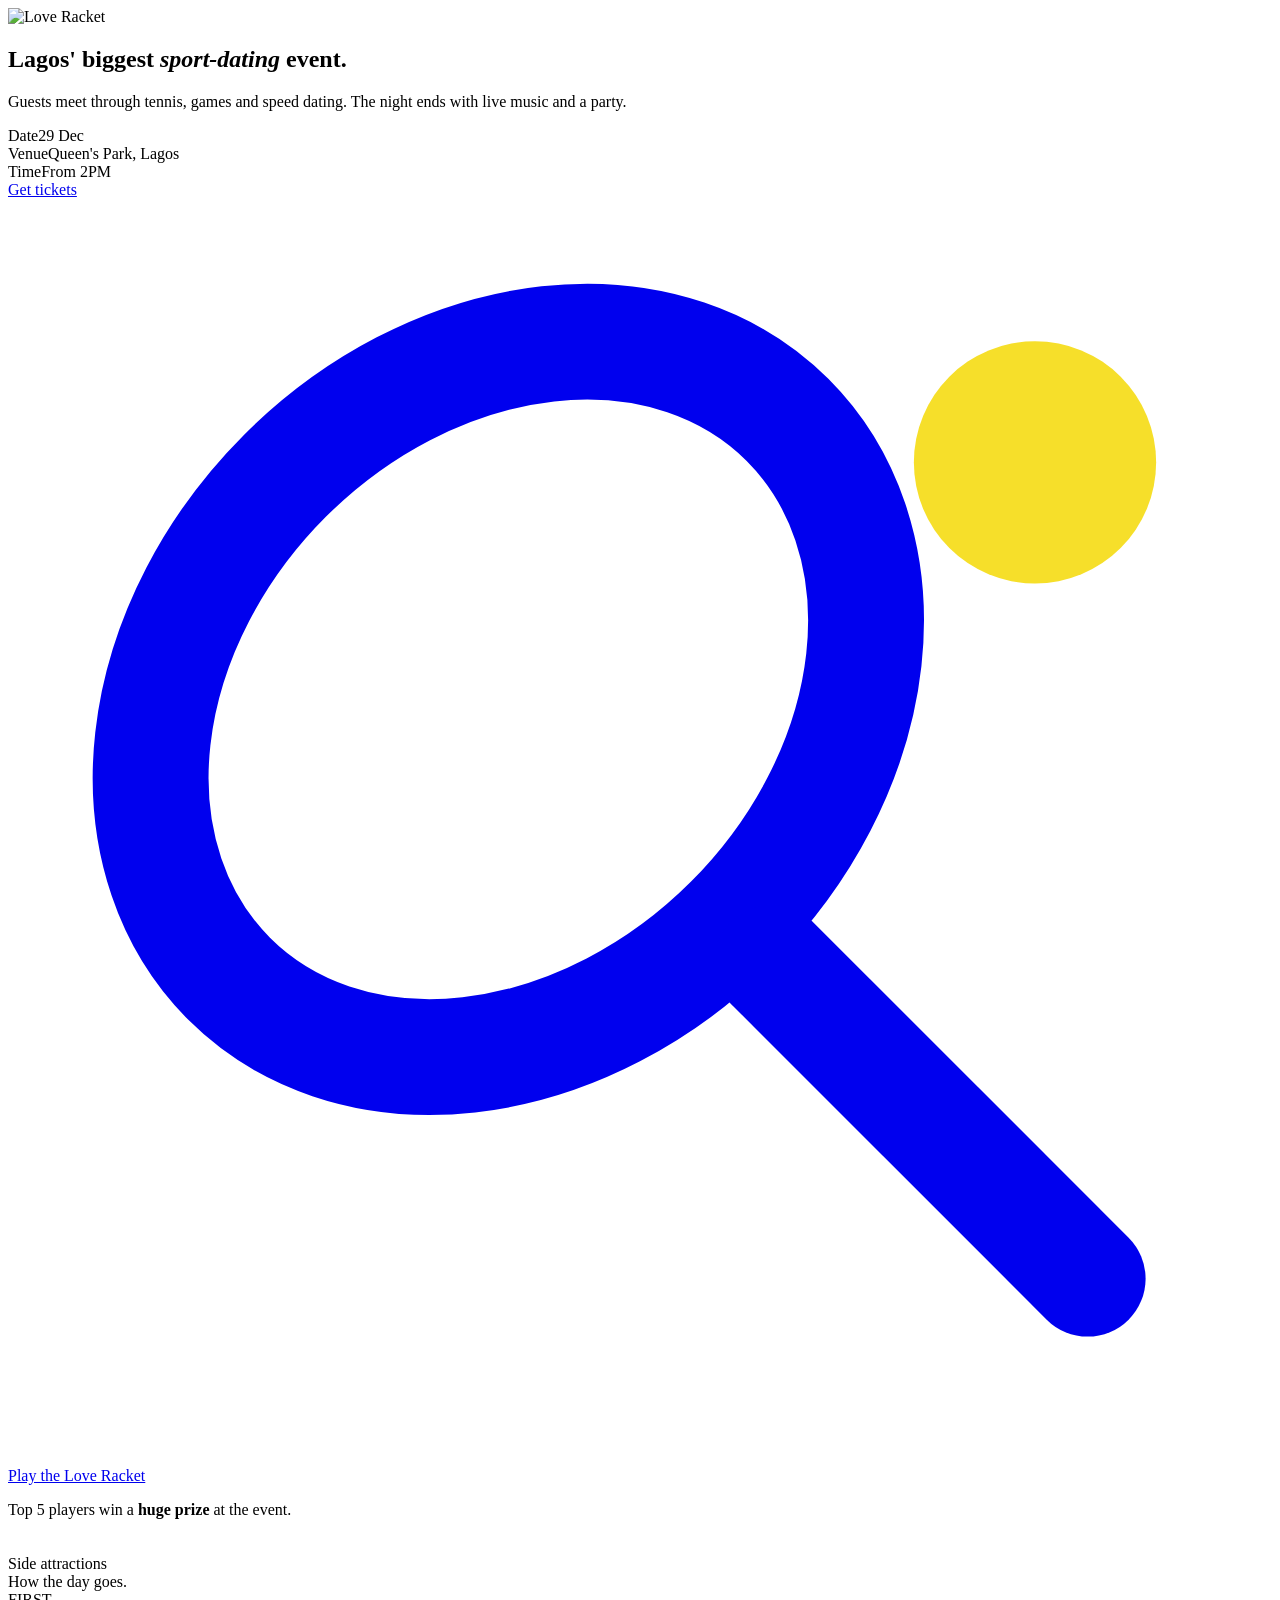
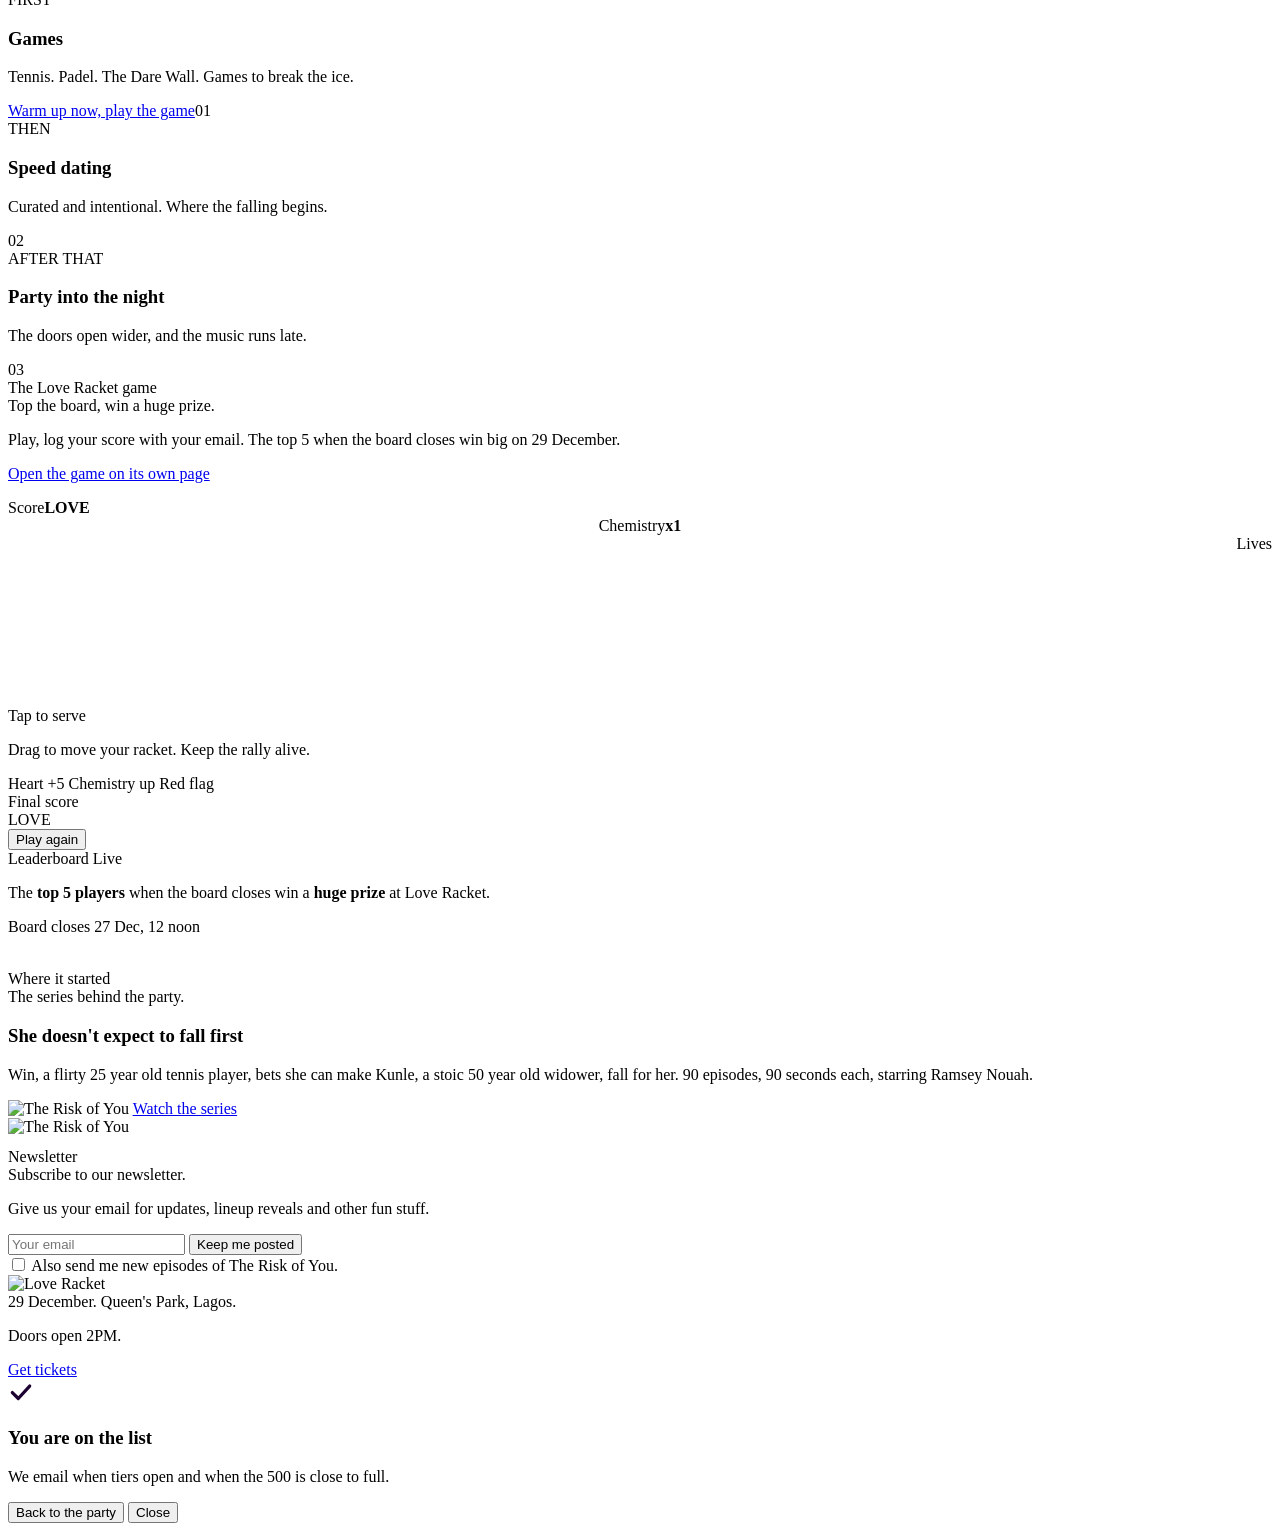
==== index.html @ 291d7df8 "Add files via upload" ====
<!DOCTYPE html>
<html lang="en">
<head>
<meta charset="utf-8">
<meta name="viewport" content="width=device-width,initial-scale=1,viewport-fit=cover">
<title>Love Racket | 29 December, Queen's Park Lagos</title>
<meta name="description" content="Lagos' biggest sport-dating event. Tennis, games and speed dating, then live music till 5AM. Play the Love Racket game, top 5 win a huge prize.">
<meta name="theme-color" content="#1C0131">
<link rel="canonical" href="https://loveracket.com/">
<meta property="og:type" content="website">
<meta property="og:url" content="https://loveracket.com/">
<meta property="og:title" content="Love Racket | 29 December, Queen's Park Lagos">
<meta property="og:description" content="Lagos' biggest sport-dating event. Play the game, top 5 win a huge prize at the event.">
<meta property="og:image" content="https://loveracket.com/assets/og.jpg">
<meta property="og:image:width" content="1200"><meta property="og:image:height" content="630">
<meta name="twitter:card" content="summary_large_image">
<link rel="icon" href="assets/favicon.png">
<link rel="preconnect" href="https://fonts.googleapis.com">
<link rel="preconnect" href="https://fonts.gstatic.com" crossorigin>
<link href="https://fonts.googleapis.com/css2?family=Fredoka:wght@500;600;700&display=swap" rel="stylesheet">
<link rel="stylesheet" href="css/lr.css">
<script>window.LR_BASE = '';</script>
<script src="js/config.js"></script>
</head>
<body>

<header class="nav" id="nav"></header>

<main id="home">

  <!-- PARTY HERO -->
  <section class="hero">
    <div class="deco" aria-hidden="true">
      <i class="ball" style="left:7%;top:18%"></i>
      <i class="ht" style="left:86%;top:14%;animation-delay:-2s"></i>
      <i class="ht" style="left:12%;top:72%;transform:scale(.7);animation-delay:-4s"></i>
      <i class="ball" style="left:88%;top:66%;animation-delay:-1s;width:16px;height:16px"></i>
      <i class="ht" style="left:80%;top:92%;animation-delay:-3s;width:14px;height:14px"></i>
    </div>
    <div class="wrap">
      <img class="logo" id="logoImg" alt="Love Racket" src="assets/logo.webp" width="440" height="242">
      <h1>Lagos' biggest <em>sport-dating</em> event.</h1>
      <p class="desc">Guests meet through tennis, games and speed dating. The night ends with live music and a party.</p>
      <div class="facts">
        <div><span class="k">Date</span><span class="v">29 Dec</span></div>
        <div><span class="k">Venue</span><span class="v">Queen's Park, Lagos</span></div>
        <div><span class="k">Time</span><span class="v">From 2PM</span></div>
      </div>
      <div class="ctas">
        <a class="btn y tix-link" href="#">Get tickets</a>
        <a class="btn pk" href="#play"><svg viewBox="0 0 24 24" fill="none" stroke="currentColor" stroke-width="2.2" stroke-linecap="round"><ellipse cx="9.5" cy="9.5" rx="6" ry="7.5" transform="rotate(45 9.5 9.5)"/><path d="M14.5 14.5 20.5 20.5"/><circle cx="19.5" cy="5" r="2.3" fill="#F6DF2A" stroke="none"/></svg>Play the Love Racket</a>
      </div>
      <p class="teaser">Top 5 players win a <b>huge prize</b> at the event.</p>
    </div>
  </section>

  <!-- THE DAY -->
  <section class="sec" id="attractions" style="padding-top:20px">
    <div class="wrap">
      <div class="st">Side attractions</div>
      <div class="sh">How the day goes.</div>
      <div class="day">
        <div class="card play"><div class="tm">FIRST</div><h3>Games</h3><p>Tennis. Padel. The Dare Wall. Games to break the ice.</p><a class="jump" href="#play">Warm up now, play the game</a><span class="big">01</span></div>
        <div class="card"><div class="tm">THEN</div><h3>Speed dating</h3><p>Curated and intentional. Where the falling begins.</p><span class="big">02</span></div>
        <div class="card"><div class="tm">AFTER THAT</div><h3>Party into the night</h3><p>The doors open wider, and the music runs late.</p><span class="big">03</span></div>
      </div>
    </div>
  </section>

  <!-- LINEUP: removed while the lineup is still private. The .acts and .act
       styles stay in lr.css, so pasting this block back is the only step. -->

  <!-- THE GAME -->
  <section class="sec playsec" id="play">
    <div class="wrap">
      <div class="pg">
        <div class="phead">
          <div class="st">The Love Racket game</div>
          <div class="sh">Top the board, <span style="color:var(--yellow)">win a huge prize.</span></div>
          <p class="sp">Play, log your score with your email. The top 5 when the board closes win big on 29 December.</p>
          <p class="sp" style="margin-top:10px"><a class="jump" href="play/index.html">Open the game on its own page</a></p>
        </div>

        <div class="game" aria-label="Love Racket game">
          <div class="hud">
            <div><span class="k">Score</span><b id="score">LOVE</b></div>
            <div style="text-align:center"><span class="k">Chemistry</span><b id="mult">x1</b></div>
            <div style="text-align:right"><span class="k">Lives</span><div class="lives" id="lives"></div></div>
          </div>
          <div class="stage" id="stage">
            <canvas id="cv"></canvas>
            <div class="ov" id="ovStart">
              <div class="go">Tap to serve</div>
              <p>Drag to move your racket. Keep the rally alive.</p>
              <div class="legend">
                <span><i class="dot" style="background:var(--pink)"></i>Heart +5</span>
                <span><i class="dot" style="background:var(--green)"></i>Chemistry up</span>
                <span><i class="dot" style="background:var(--red)"></i>Red flag</span>
              </div>
            </div>
            <div class="ov hidden" id="ovOver">
              <div class="k">Final score</div>
              <div id="oScore">LOVE</div>
              <div id="oBest"></div>
              <div id="oBody"></div>
              <button class="btn ghost" id="again" type="button">Play again</button>
            </div>
          </div>
          <div class="who" id="who"></div>
        </div>

        <div class="board" aria-label="Leaderboard">
          <div class="bh"><span class="t">Leaderboard <span id="total"></span></span><span class="live"><i></i>Live</span></div>
          <ol id="top"></ol>
          <div class="me hidden" id="meRow"></div>
          <p class="prize">The <b>top 5 players</b> when the board closes win a <b>huge prize</b> at Love Racket.</p>
          <div class="close"><span>Board closes 27 Dec, 12 noon</span><b id="cd"></b></div>
        </div>
      </div>
    </div>
  </section>

  <!-- THE RISK OF YOU -->
  <section class="sec" id="series" style="padding-top:34px">
    <div class="wrap">
      <div class="st">Where it started</div>
      <div class="sh">The series behind the party.</div>
      <div class="troy">
        <div class="t">
          <h3>She doesn't expect to fall first</h3>
          <p>Win, a flirty 25 year old tennis player, bets she can make Kunle, a stoic 50 year old widower, fall for her. 90 episodes, 90 seconds each, starring Ramsey Nouah.</p>
          <div class="sig">
            <img src="assets/troy-logo.png" alt="The Risk of You">
            <a class="btn troy-link" href="#">Watch the series</a>
          </div>
        </div>
        <div class="pic" data-slot="assets/troy-still.jpg"><img src="assets/troy-still.jpg" alt="The Risk of You"></div>
      </div>
    </div>
  </section>

  <!-- NEWSLETTER -->
  <section class="sec" style="padding-top:12px">
    <div class="wrap">
      <div class="news">
        <div class="st" style="color:var(--yellow)">Newsletter</div>
        <div class="sh">Subscribe to our newsletter.</div>
        <p class="sp">Give us your email for updates, lineup reveals and other fun stuff.</p>
        <form id="news" novalidate>
          <input type="text" name="company" tabindex="-1" autocomplete="off" aria-hidden="true" style="position:absolute;left:-9999px">
          <label for="nemail" style="position:absolute;left:-9999px">Email</label>
          <input type="email" id="nemail" name="email" placeholder="Your email" autocomplete="email" inputmode="email">
          <button class="btn" type="submit">Keep me posted</button>
        </form>
        <label class="chk" for="ncross">
          <input type="checkbox" id="ncross" name="cross">
          <span>Also send me new episodes of The Risk of You.</span>
        </label>
      </div>
    </div>
  </section>

  <!-- TICKETS -->
  <section class="tix" id="tickets">
    <div class="wrap">
      <img class="logo2 lg" alt="Love Racket">
      <div class="sh">29 December. Queen's Park, Lagos.</div>
      <p class="sp">Doors open 2PM.</p>
      <a class="btn y tix-link" href="#">Get tickets</a>
    </div>
  </section>

</main>

<footer id="foot"></footer>

<div class="layer" id="layer" role="dialog" aria-modal="true" aria-labelledby="layerT">
  <div class="box">
    <div class="ic" aria-hidden="true"><svg width="26" height="26" viewBox="0 0 24 24" fill="none" stroke="#1C0131" stroke-width="3" stroke-linecap="round" stroke-linejoin="round"><path d="M4 12.5 9.5 18 20 6.5"/></svg></div>
    <h3 id="layerT">You are on the list</h3>
    <p>We email when tiers open and when the 500 is close to full.</p>
    <button class="btn y" type="button">Back to the party</button>
    <button class="x" type="button">Close</button>
  </div>
</div>

<script src="js/partials.js"></script>
<script src="js/game.js"></script>
</body>
</html>
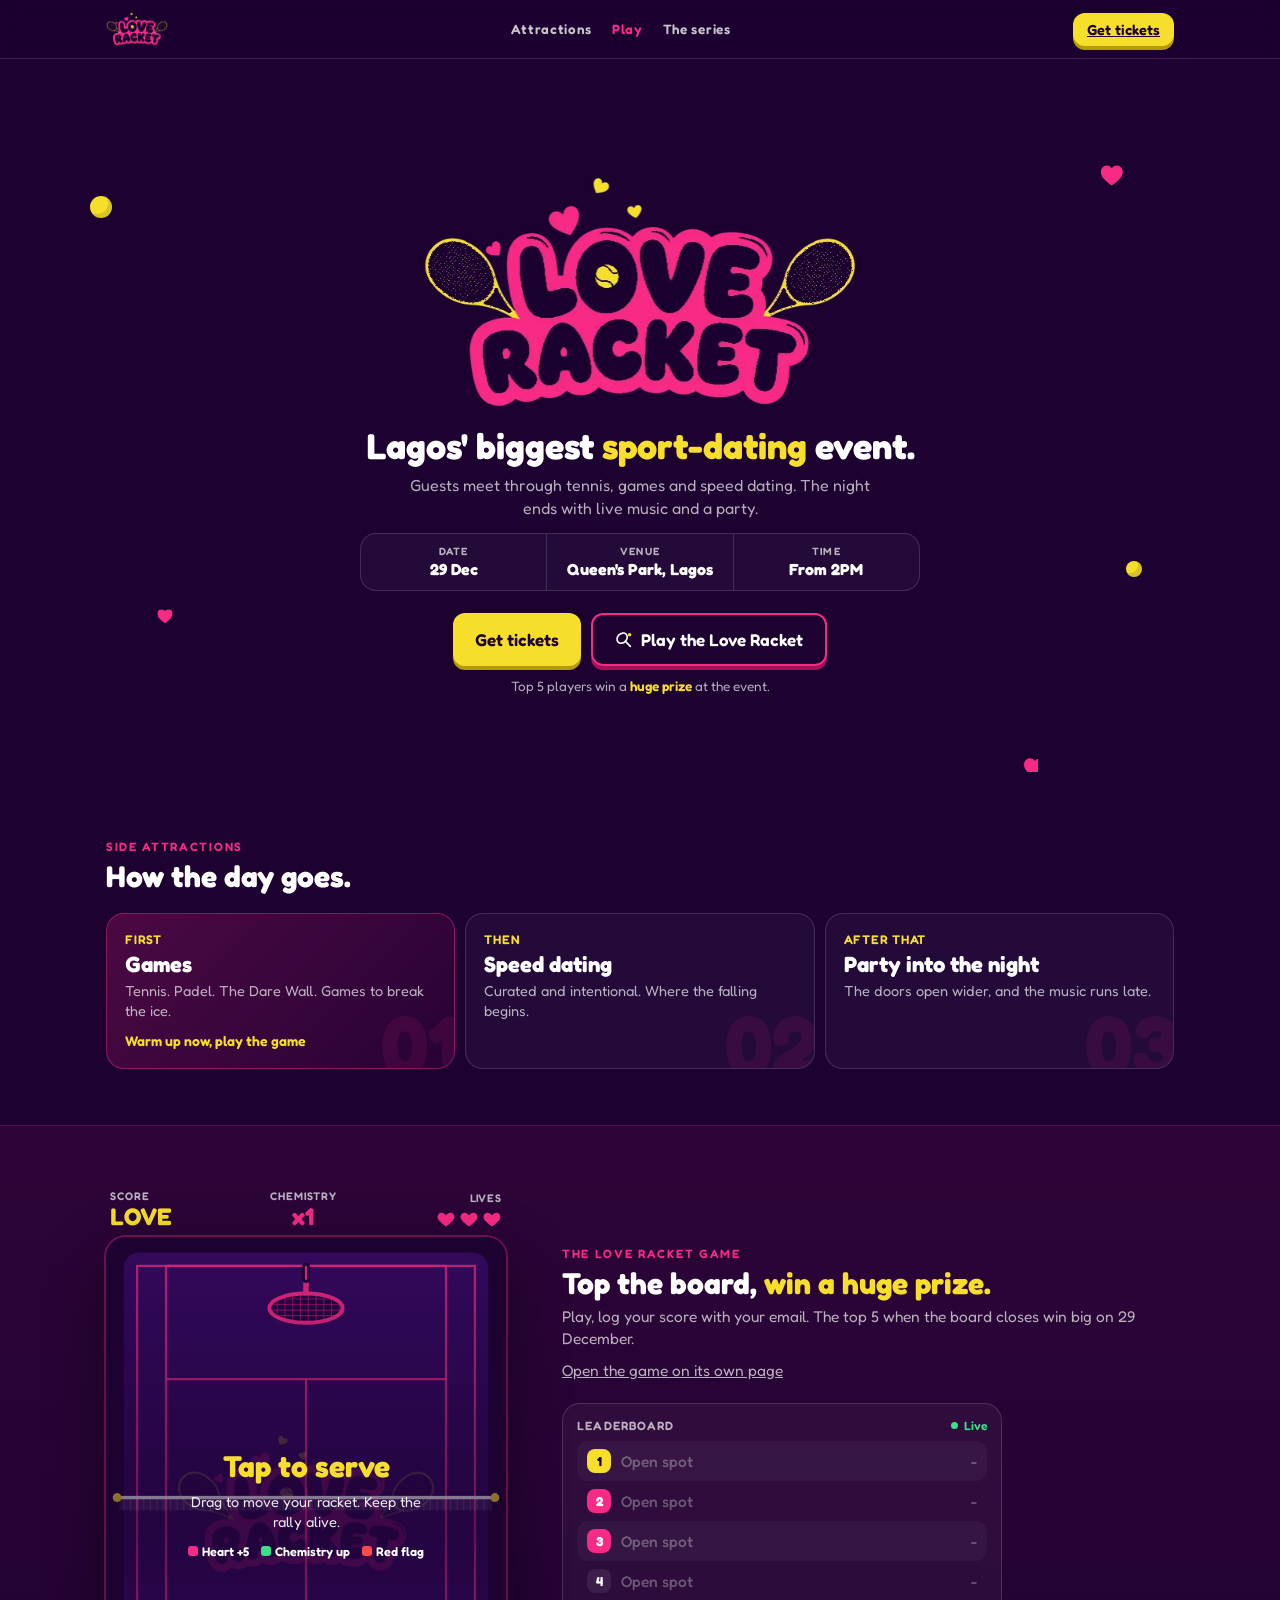
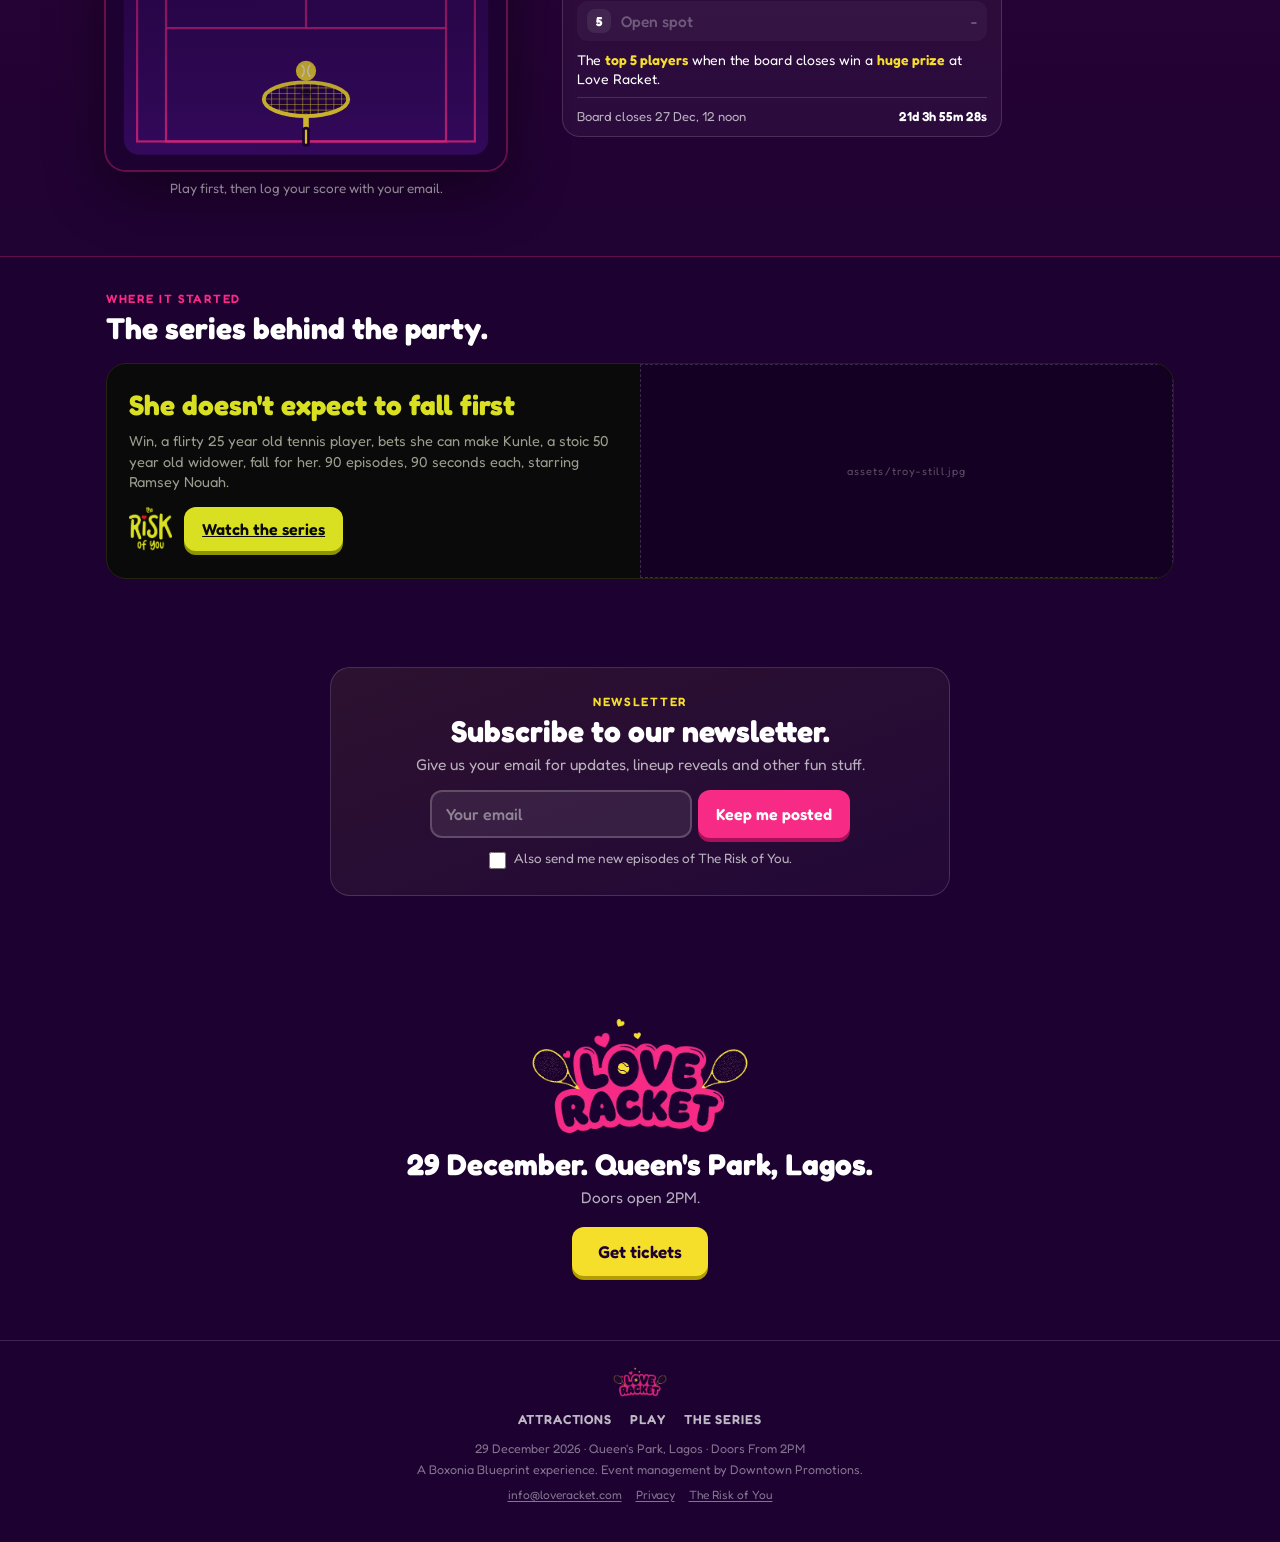
==== commit b9027d2f: "Update index.html" ====
--- a/index.html
+++ b/index.html
@@ -48,7 +48,7 @@
       </div>
       <div class="ctas">
         <a class="btn y tix-link" href="#">Get tickets</a>
-        <a class="btn pk" href="#play"><svg viewBox="0 0 24 24" fill="none" stroke="currentColor" stroke-width="2.2" stroke-linecap="round"><ellipse cx="9.5" cy="9.5" rx="6" ry="7.5" transform="rotate(45 9.5 9.5)"/><path d="M14.5 14.5 20.5 20.5"/><circle cx="19.5" cy="5" r="2.3" fill="#F6DF2A" stroke="none"/></svg>Play the Love Racket</a>
+        <a class="btn pk" href="#court"><svg viewBox="0 0 24 24" fill="none" stroke="currentColor" stroke-width="2.2" stroke-linecap="round"><ellipse cx="9.5" cy="9.5" rx="6" ry="7.5" transform="rotate(45 9.5 9.5)"/><path d="M14.5 14.5 20.5 20.5"/><circle cx="19.5" cy="5" r="2.3" fill="#F6DF2A" stroke="none"/></svg>Play the Love Racket</a>
       </div>
       <p class="teaser">Top 5 players win a <b>huge prize</b> at the event.</p>
     </div>
@@ -60,7 +60,7 @@
       <div class="st">Side attractions</div>
       <div class="sh">How the day goes.</div>
       <div class="day">
-        <div class="card play"><div class="tm">FIRST</div><h3>Games</h3><p>Tennis. Padel. The Dare Wall. Games to break the ice.</p><a class="jump" href="#play">Warm up now, play the game</a><span class="big">01</span></div>
+        <div class="card play"><div class="tm">FIRST</div><h3>Games</h3><p>Tennis. Padel. The Dare Wall. Games to break the ice.</p><a class="jump" href="#court">Warm up now, play the game</a><span class="big">01</span></div>
         <div class="card"><div class="tm">THEN</div><h3>Speed dating</h3><p>Curated and intentional. Where the falling begins.</p><span class="big">02</span></div>
         <div class="card"><div class="tm">AFTER THAT</div><h3>Party into the night</h3><p>The doors open wider, and the music runs late.</p><span class="big">03</span></div>
       </div>
@@ -81,7 +81,7 @@
           <p class="sp" style="margin-top:10px"><a class="jump" href="play/index.html">Open the game on its own page</a></p>
         </div>
 
-        <div class="game" aria-label="Love Racket game">
+        <div class="game" id="court" aria-label="Love Racket game">
           <div class="hud">
             <div><span class="k">Score</span><b id="score">LOVE</b></div>
             <div style="text-align:center"><span class="k">Chemistry</span><b id="mult">x1</b></div>
--- a/css/lr.css
+++ b/css/lr.css
@@ -0,0 +1,283 @@
+:root{--bg:#1C0131;--bg2:#2A0649;--pink:#F72A85;--pinkd:#A9105A;--yellow:#F6DF2A;--yellowd:#B39C00;--green:#3BE08B;--red:#FF4A4A;--muted:rgba(255,255,255,.68);--line:rgba(255,255,255,.14)}
+*{box-sizing:border-box;margin:0;padding:0}
+html,body{background:var(--bg);color:#fff;font-family:Fredoka,"Trebuchet MS",system-ui,sans-serif;-webkit-font-smoothing:antialiased}
+body{min-height:100vh;overflow-x:hidden;background:radial-gradient(900px 500px at 85% -10%,rgba(247,42,133,.22),transparent 60%),radial-gradient(700px 500px at -10% 110%,rgba(246,223,42,.08),transparent 60%),var(--bg)}
+a{color:inherit}
+.wrap{max-width:1060px;margin:0 auto;padding:18px 16px 36px}
+
+/* layout */
+html{scroll-behavior:smooth}
+.wrap{max-width:1100px;margin:0 auto;padding:0 16px}
+.nav{position:sticky;top:0;z-index:20;background:rgba(28,1,49,.82);backdrop-filter:blur(10px);-webkit-backdrop-filter:blur(10px);border-bottom:1px solid var(--line)}
+.nav .wrap{display:flex;align-items:center;justify-content:space-between;height:58px}
+.nav img{height:34px;width:auto;display:block}
+.nav .btn{padding:8px 14px;font-size:14.5px;box-shadow:0 3px 0 var(--yellowd)}
+.sec{padding:56px 0}
+.st{font-size:12px;font-weight:600;letter-spacing:.14em;text-transform:uppercase;color:var(--pink);margin-bottom:6px}
+.sh{font-size:clamp(22px,4.4vw,30px);font-weight:700;line-height:1.1}
+.sp{color:var(--muted);font-size:15.5px;line-height:1.4;margin-top:6px}
+
+/* party hero */
+.hero{position:relative;text-align:center;padding:44px 0 56px;overflow:hidden;min-height:min(86svh,760px);display:flex;align-items:center}
+.hero .wrap{position:relative;z-index:2;width:100%}
+.hero .logo{display:block;width:min(440px,80vw);height:auto;margin:0 auto 14px;animation:drop .9s cubic-bezier(.2,1.4,.4,1) both}
+@keyframes drop{from{transform:translateY(-20px) scale(.92);opacity:0}}
+h1{font-weight:700;font-size:clamp(22px,4.6vw,36px);line-height:1.12;max-width:640px;margin:0 auto}
+h1 em{font-style:normal;color:var(--yellow)}
+.desc{color:var(--muted);font-size:16px;line-height:1.4;margin:8px auto 0;max-width:480px}
+.tags{display:flex;flex-wrap:wrap;gap:6px;justify-content:center;margin-top:12px}
+.tag{font-size:12.5px;font-weight:600;padding:5px 10px;border-radius:99px;background:rgba(247,42,133,.14);border:1px solid rgba(247,42,133,.42);color:#ffd3e7;white-space:nowrap}
+.ctas{display:flex;gap:10px;justify-content:center;flex-wrap:wrap;margin-top:22px}
+.ctas .btn{font-size:17px;padding:14px 22px;text-decoration:none;display:inline-flex;align-items:center;gap:8px}
+.btn.pk{background:transparent;border:2px solid var(--pink);color:#fff;box-shadow:0 4px 0 var(--pinkd)}
+.btn.pk svg{width:18px;height:18px}
+.teaser{margin-top:12px;font-size:13.5px;color:var(--muted)}
+.teaser b{color:var(--yellow);font-weight:600}
+.deco{position:absolute;inset:0;z-index:1;pointer-events:none}
+.deco i{position:absolute;display:block;animation:float 6s ease-in-out infinite}
+.deco .ball{width:22px;height:22px;border-radius:50%;background:var(--yellow);box-shadow:inset -4px -4px 0 rgba(0,0,0,.12)}
+.deco .ht{width:22px;height:22px;background:var(--pink);clip-path:path("M11 20C4 15 0 11 0 6.5 0 3 2.6 0 6 0c2 0 3.6 1 5 2.8C12.4 1 14 0 16 0c3.4 0 6 3 6 6.5C22 11 18 15 11 20z")}
+@keyframes float{50%{transform:translateY(-14px) rotate(8deg)}}
+
+/* the day */
+.day{display:grid;gap:10px;margin-top:20px}
+@media(min-width:760px){.day{grid-template-columns:repeat(3,1fr)}}
+.card{border-radius:18px;padding:18px;background:rgba(255,255,255,.04);border:1px solid var(--line);position:relative;overflow:hidden}
+.card .tm{font-size:12.5px;font-weight:600;color:var(--yellow);letter-spacing:.06em}
+.card h3{font-size:22px;font-weight:700;margin:4px 0 4px}
+.card p{font-size:14.5px;color:var(--muted);line-height:1.4}
+.card .big{position:absolute;right:-6px;bottom:-18px;font-size:84px;font-weight:700;color:rgba(247,42,133,.1);line-height:1}
+.card.play{background:linear-gradient(135deg,rgba(247,42,133,.22),rgba(247,42,133,.05));border-color:rgba(247,42,133,.45)}
+.card .jump{margin-top:10px;background:none;border:0;color:var(--yellow);font:600 14px Fredoka,system-ui,sans-serif;cursor:pointer;padding:0;text-decoration:none;display:inline-block}
+
+/* lineup */
+.lineup{display:flex;flex-wrap:wrap;gap:8px 18px;margin-top:16px;align-items:baseline}
+.lineup span{font-size:clamp(24px,5vw,40px);font-weight:700;line-height:1.1}
+.lineup span:nth-child(3n+1){color:var(--yellow)}
+.lineup span:nth-child(3n+2){color:#fff}
+.lineup span:nth-child(3n){color:var(--pink)}
+.host{margin-top:12px;font-size:14.5px;color:var(--muted)}
+.host b{color:#fff;font-weight:600}
+
+/* play section */
+.playsec{position:relative;background:linear-gradient(180deg,rgba(247,42,133,.08),rgba(247,42,133,.02));border-top:1px solid rgba(247,42,133,.25);border-bottom:1px solid rgba(247,42,133,.25)}
+#play{scroll-margin-top:66px}
+.pg{display:grid;gap:18px;grid-template-areas:"head" "game" "board";margin-top:2px}
+.phead{grid-area:head;text-align:center}
+.game{grid-area:game;width:100%;max-width:400px;margin:0 auto}
+.board{grid-area:board;width:100%;max-width:400px;margin:0 auto}
+@media(min-width:900px){
+  .pg{grid-template-columns:400px 1fr;grid-template-areas:"game head" "game board";column-gap:56px;row-gap:22px;align-items:start}
+  .phead{text-align:left;align-self:end}
+  .board{margin:0;max-width:440px}
+}
+
+/* tickets */
+.tix{text-align:center;padding:64px 0}
+.tix .logo2{width:min(220px,55vw);height:auto;display:block;margin:0 auto 12px}
+.tix .btn{margin-top:18px;font-size:17px;padding:14px 26px;text-decoration:none;display:inline-block}
+
+/* buttons + inputs */
+.btn{font:600 16px Fredoka,system-ui,sans-serif;border:0;border-radius:12px;padding:12px 18px;cursor:pointer;background:var(--pink);color:#fff;box-shadow:0 4px 0 var(--pinkd);transition:transform .08s,box-shadow .08s;white-space:nowrap}
+.btn:active{transform:translateY(3px);box-shadow:0 1px 0 var(--pinkd)}
+.btn.y{background:var(--yellow);color:var(--bg);box-shadow:0 4px 0 var(--yellowd)}
+.btn.y:active{box-shadow:0 1px 0 var(--yellowd)}
+.btn.ghost{background:transparent;border:2px solid rgba(255,255,255,.28);box-shadow:none;padding:10px 16px}
+.btn[disabled]{opacity:.5;pointer-events:none}
+input{font:500 16px Fredoka,system-ui,sans-serif;color:#fff;background:rgba(255,255,255,.08);border:2px solid rgba(255,255,255,.2);border-radius:12px;padding:12px 14px;min-width:0;flex:1;outline:none}
+input::placeholder{color:rgba(255,255,255,.45)}
+input:focus{border-color:var(--yellow)}
+.row{display:flex;gap:6px;width:100%}
+
+/* game card */
+.hud{display:flex;justify-content:space-between;align-items:flex-end;padding:0 4px 8px}
+.hud .k{font-size:11px;font-weight:600;letter-spacing:.08em;text-transform:uppercase;color:var(--muted)}
+.hud b{display:block;font-size:24px;font-weight:700;line-height:1.05}
+#score{color:var(--yellow)}
+#mult{color:var(--pink)}
+.lives{display:flex;gap:3px;padding-top:3px}
+.lives svg{width:20px;height:20px;fill:var(--pink);transition:opacity .2s,transform .2s}
+.lives svg.off{opacity:.18;transform:scale(.8)}
+.stage{position:relative;width:100%;aspect-ratio:3/4;border-radius:20px;overflow:hidden;background:var(--bg2);box-shadow:0 0 0 2px rgba(247,42,133,.35),0 20px 60px rgba(0,0,0,.45);touch-action:none;user-select:none;-webkit-user-select:none}
+canvas{display:block;width:100%;height:100%}
+.ov{position:absolute;inset:0;display:flex;flex-direction:column;align-items:center;justify-content:center;text-align:center;padding:22px;transition:opacity .25s}
+.ov.hidden{opacity:0;pointer-events:none}
+#ovStart{background:linear-gradient(180deg,rgba(28,1,49,.1),rgba(28,1,49,.55) 55%,rgba(28,1,49,.1));cursor:pointer}
+#ovStart .go{font-size:30px;font-weight:700;color:var(--yellow);animation:pulse 1.4s ease-in-out infinite}
+#ovStart p{font-size:14.5px;color:#fff;max-width:250px;line-height:1.35;margin-top:8px;opacity:.9}
+#ovStart .legend{display:flex;gap:12px;justify-content:center;margin-top:12px;font-size:12.5px;font-weight:600}
+.legend span{display:flex;align-items:center;gap:4px}
+.dot{width:10px;height:10px;border-radius:3px;display:inline-block}
+@keyframes pulse{50%{transform:scale(1.06)}}
+#ovOver{background:rgba(28,1,49,.88);backdrop-filter:blur(4px);-webkit-backdrop-filter:blur(4px);touch-action:auto;overflow-y:auto;justify-content:center}
+#ovOver .k{font-size:11px;font-weight:600;letter-spacing:.1em;text-transform:uppercase;color:var(--muted)}
+#oScore{font-size:64px;font-weight:700;line-height:1;color:var(--yellow);margin:2px 0}
+#oBest{font-size:14px;color:var(--muted)}
+#oBody{width:100%;max-width:300px;margin:16px 0 14px;display:flex;flex-direction:column;gap:10px;align-items:center;font-size:15px;line-height:1.35}
+#oBody .hint{color:#fff}
+#oBody b{color:var(--yellow);font-weight:600}
+#oBody .err{color:#ffb3b3}
+#oBody .rank{font-size:20px;font-weight:700;color:#fff}
+#oBody .gap{color:var(--muted);font-size:14px}
+#oBody .pb{background:var(--yellow);color:var(--bg);font-weight:700;font-size:12px;letter-spacing:.08em;text-transform:uppercase;padding:4px 10px;border-radius:99px}
+.loader{display:flex;gap:8px;height:26px;align-items:flex-end}
+.loader i{width:12px;height:12px;border-radius:50%;background:var(--yellow);animation:bounce .7s ease-in-out infinite}
+.loader i:nth-child(2){animation-delay:.12s}.loader i:nth-child(3){animation-delay:.24s}
+@keyframes bounce{50%{transform:translateY(-12px)}}
+.who{display:block;font-size:13.5px;color:var(--muted);padding:10px 4px 0;min-height:30px;text-align:center}
+.who b{color:#fff;font-weight:600}
+.link{background:none;border:0;color:var(--pink);font:600 13.5px Fredoka,system-ui,sans-serif;cursor:pointer;text-decoration:underline;text-underline-offset:2px;padding:0}
+
+/* leaderboard */
+.board{background:rgba(255,255,255,.04);border:1px solid var(--line);border-radius:18px;padding:14px 14px 12px}
+.bh{display:flex;justify-content:space-between;align-items:center;margin-bottom:8px}
+.bh .t{font-size:12px;font-weight:600;letter-spacing:.1em;text-transform:uppercase;color:var(--muted)}
+.live{display:flex;align-items:center;gap:6px;font-size:12px;font-weight:600;color:var(--green)}
+.live i{width:7px;height:7px;border-radius:50%;background:var(--green);box-shadow:0 0 0 0 rgba(59,224,139,.6);animation:ping 1.6s infinite}
+@keyframes ping{70%{box-shadow:0 0 0 7px rgba(59,224,139,0)}100%{box-shadow:0 0 0 0 rgba(59,224,139,0)}}
+ol{list-style:none}
+ol li,.me{display:flex;align-items:center;gap:10px;padding:8px 10px;border-radius:11px;font-size:15.5px}
+ol li:nth-child(odd){background:rgba(255,255,255,.035)}
+.rk{width:24px;height:24px;flex:none;display:grid;place-items:center;border-radius:8px;font-size:13px;font-weight:700;background:rgba(255,255,255,.08)}
+ol li:nth-child(1) .rk{background:var(--yellow);color:var(--bg)}
+ol li:nth-child(2) .rk,ol li:nth-child(3) .rk{background:var(--pink)}
+.nm{flex:1;min-width:0;overflow:hidden;text-overflow:ellipsis;white-space:nowrap;font-weight:500}
+.sc{font-weight:700;color:var(--yellow)}
+li.empty .nm,li.empty .sc{color:rgba(255,255,255,.3);font-weight:500}
+li.mine,.me{outline:2px solid var(--pink);outline-offset:-2px}
+.me{margin-top:6px}
+.me.hidden{display:none}
+.prize{margin-top:10px;font-size:14px;line-height:1.35;color:#fff}
+.prize b{color:var(--yellow);font-weight:600}
+.close{display:flex;justify-content:space-between;gap:8px;margin-top:8px;padding-top:10px;border-top:1px solid var(--line);font-size:13px;color:var(--muted)}
+.close b{color:#fff;font-weight:600;font-variant-numeric:tabular-nums}
+
+footer{text-align:center;color:rgba(255,255,255,.45);font-size:12.5px;padding:22px 16px 34px;border-top:1px solid var(--line)}
+.demo{position:fixed;left:10px;bottom:10px;background:var(--yellow);color:var(--bg);font-size:12px;font-weight:600;padding:5px 10px;border-radius:99px;z-index:30;white-space:nowrap}
+/* ============ ADDITIONS ============ */
+/* safe-area gutters so the page clears a phone's system bars */
+.wrap{padding-left:max(16px,env(safe-area-inset-left,0px));padding-right:max(16px,env(safe-area-inset-right,0px))}
+.nav{top:env(safe-area-inset-top,0px)}
+body::before{content:"";position:fixed;inset:0 0 auto;height:env(safe-area-inset-top,0px);z-index:30;background:var(--bg)}
+
+/* hero facts, directly under the proof tags */
+.facts{display:flex;flex-wrap:wrap;justify-content:center;gap:0;margin-top:14px;border:1px solid var(--line);border-radius:16px;overflow:hidden;max-width:560px;margin-inline:auto;background:rgba(255,255,255,.04)}
+.facts{flex-wrap:nowrap}
+.facts div{flex:1 1 0;min-width:0;padding:11px 8px;text-align:center;border-right:1px solid var(--line)}
+.facts div:last-child{border-right:0}
+.facts .k{display:block;font-size:10.5px;font-weight:600;letter-spacing:.13em;text-transform:uppercase;color:var(--muted)}
+.facts .v{display:block;font-size:16px;font-weight:700;color:#fff;margin-top:3px;line-height:1.2}
+/* three across at every width, never stacked */
+@media(max-width:470px){
+  .facts div{padding:10px 6px}
+  .facts .k{font-size:9px;letter-spacing:.1em}
+  .facts .v{font-size:13.5px;line-height:1.18}
+}
+
+/* the two hero buttons stay side by side at every width too */
+.ctas{flex-wrap:nowrap;align-items:stretch}
+.ctas .btn{display:inline-flex;align-items:center;justify-content:center}
+@media(max-width:470px){
+  .ctas{gap:8px}
+  .ctas .btn{font-size:14px;padding:12px 13px;gap:6px}
+  .ctas .btn.pk svg{width:15px;height:15px}
+}
+
+/* lineup, 4:5 cards on a horizontal rail */
+.acts{display:flex;gap:10px;overflow-x:auto;scroll-snap-type:x proximity;margin-top:16px;padding-bottom:10px;
+  margin-inline:calc(max(16px,env(safe-area-inset-left,0px)) * -1) calc(max(16px,env(safe-area-inset-right,0px)) * -1);
+  padding-inline:max(16px,env(safe-area-inset-left,0px)) max(16px,env(safe-area-inset-right,0px));
+  scrollbar-width:thin;scrollbar-color:rgba(255,255,255,.2) transparent}
+.acts::-webkit-scrollbar{height:6px}
+.acts::-webkit-scrollbar-thumb{background:rgba(255,255,255,.2);border-radius:99px}
+.act{flex:0 0 164px;scroll-snap-align:start;border-radius:16px;overflow:hidden;background:var(--bg2);border:1px solid var(--line);position:relative}
+.act .ph{position:relative;aspect-ratio:4/5;background:linear-gradient(150deg,rgba(247,42,133,.4),rgba(246,223,42,.16));display:grid;place-items:center;overflow:hidden}
+.act .ph img{position:absolute;inset:0;width:100%;height:100%;object-fit:cover;display:block}
+.act .ini{font-size:46px;font-weight:700;color:rgba(255,255,255,.3);line-height:1}
+.act .cap{padding:10px 12px 12px}
+.act .nm{font-size:16px;font-weight:700;line-height:1.15}
+.act .rl{font-size:11.5px;font-weight:600;letter-spacing:.07em;text-transform:uppercase;color:var(--yellow);margin-top:3px}
+.act.host .rl{color:var(--green)}
+.railnote{font-size:12.5px;color:var(--muted);margin-top:2px}
+
+/* newsletter */
+.news{border:1px solid var(--line);border-radius:20px;padding:26px 20px;background:linear-gradient(160deg,rgba(246,223,42,.08),rgba(255,255,255,.03));text-align:center;max-width:620px;margin:20px auto 0}
+.news form{display:flex;gap:6px;margin-top:14px;max-width:420px;margin-inline:auto}
+.news .chk{display:flex;gap:8px;align-items:flex-start;justify-content:center;margin-top:12px;font-size:13.5px;color:var(--muted);text-align:left;max-width:360px;margin-inline:auto}
+.news .chk input{flex:none;width:17px;height:17px;min-width:0;accent-color:var(--pink);margin-top:2px;padding:0;border-radius:5px}
+
+/* Risk of You cross promo */
+.troy{background:#0A0A0A;border:1px solid #23230F;border-radius:20px;overflow:hidden;display:grid;grid-template-columns:1fr 1fr;margin-top:18px}
+.troy .t{padding:26px 22px;display:flex;flex-direction:column;gap:11px;align-items:flex-start;justify-content:center}
+.troy .t .sig{display:flex;align-items:center;gap:12px;flex-wrap:wrap;margin-top:3px}
+.troy .t .sig img{width:auto;height:auto;max-height:46px;max-width:120px;flex:none}
+.troy .t h3{font-size:clamp(21px,3.4vw,28px);font-weight:700;line-height:1.08;color:#D9E021}
+.troy .t p{font-size:14.5px;color:#9C9C8E;line-height:1.4}
+.troy .btn{background:#D9E021;color:#0A0A0A;box-shadow:0 4px 0 #8E9400}
+.troy .btn:active{box-shadow:0 1px 0 #8E9400}
+.troy{align-items:stretch}
+.troy .pic{position:relative;min-height:210px;background:#140023}
+.troy .pic img{position:absolute;inset:0;width:100%;height:100%;object-fit:cover;object-position:center 32%;display:block}
+@media(max-width:720px){.troy{grid-template-columns:1fr}.troy .pic{min-height:170px;order:-1}}
+
+/* event layer, replaces thank-you pages */
+.layer{position:fixed;inset:0;z-index:60;display:none;align-items:center;justify-content:center;padding:18px;
+  padding-top:max(18px,env(safe-area-inset-top,0px));padding-bottom:max(18px,env(safe-area-inset-bottom,0px));
+  background:rgba(12,0,22,.76);backdrop-filter:blur(6px);-webkit-backdrop-filter:blur(6px)}
+.layer.on{display:flex}
+.layer .box{background:var(--bg2);border:1px solid rgba(247,42,133,.4);border-radius:22px;padding:30px 24px 26px;max-width:380px;width:100%;text-align:center;
+  box-shadow:0 24px 70px rgba(0,0,0,.6);animation:pop .3s cubic-bezier(.2,1.3,.4,1) both;max-height:100%;overflow-y:auto}
+@keyframes pop{from{transform:translateY(14px) scale(.95);opacity:0}}
+.layer .ic{width:56px;height:56px;border-radius:50%;background:var(--yellow);display:grid;place-items:center;margin:0 auto 12px}
+.layer h3{font-size:23px;font-weight:700;line-height:1.14}
+.layer p{font-size:14.5px;color:var(--muted);line-height:1.4;margin-top:7px}
+.layer .btn{margin-top:16px}
+.layer .x{background:none;border:0;color:var(--muted);font:600 13.5px Fredoka,system-ui,sans-serif;cursor:pointer;margin-top:10px;display:block;width:100%;text-decoration:underline;text-underline-offset:2px}
+
+/* footer nav, same links as the top bar */
+footer{border-top:1px solid var(--line);padding:26px 16px 40px;
+  padding-bottom:max(40px,env(safe-area-inset-bottom,0px))}
+footer .fnav{display:flex;gap:18px;justify-content:center;flex-wrap:wrap;margin-bottom:14px}
+footer .fnav a{font-size:13px;font-weight:600;letter-spacing:.07em;text-transform:uppercase;color:rgba(255,255,255,.72);text-decoration:none}
+footer .fnav a:hover{color:var(--yellow)}
+footer .fl{display:flex;gap:14px;justify-content:center;flex-wrap:wrap;margin-top:10px;font-size:12px}
+footer .fl a{color:rgba(255,255,255,.45);text-decoration:underline;text-underline-offset:2px}
+footer .fl a:hover{color:#fff}
+footer .lgf{height:30px;width:auto;margin:0 auto 14px;display:block;opacity:.85}
+
+/* play page */
+.playpage .pg{margin-top:4px}
+.backlink{display:inline-flex;align-items:center;gap:6px;font-size:13.5px;font-weight:600;color:var(--muted);text-decoration:none;margin-bottom:10px}
+.backlink:hover{color:var(--yellow)}
+.rules{display:grid;gap:8px;margin-top:16px}
+.rules div{display:flex;gap:10px;align-items:flex-start;font-size:14.5px;color:var(--muted);line-height:1.4}
+.rules b{color:#fff;font-weight:600}
+.rules .d{width:12px;height:12px;border-radius:4px;flex:none;margin-top:4px}
+@media (prefers-reduced-motion:reduce){*{animation:none!important;transition:none!important}}
+
+/* nav links, the top bar now carries the same set as the footer */
+.navlinks{display:flex;gap:20px;align-items:center}
+.navlinks a{font-size:13.5px;font-weight:600;letter-spacing:.05em;color:rgba(255,255,255,.76);text-decoration:none;white-space:nowrap}
+.navlinks a:hover{color:var(--yellow)}
+.navlinks a.np{color:var(--pink)}
+.navlinks a.np:hover{color:var(--yellow)}
+@media(max-width:860px){.navlinks{display:none}}
+
+/* document pages: privacy, 404 */
+.doc{max-width:640px}
+.doc .upd{font-size:12.5px;color:var(--muted);margin-top:6px}
+.doc h3{font-family:Fredoka,system-ui,sans-serif;font-size:17px;font-weight:600;margin:24px 0 6px;color:#fff}
+.doc p{font-size:15px;line-height:1.62;color:var(--muted)}
+.doc a{color:var(--yellow)}
+.nf{text-align:center;padding:70px 0 90px}
+.nf .big{font-family:Fredoka,system-ui,sans-serif;font-size:clamp(56px,16vw,120px);font-weight:700;line-height:1;color:var(--yellow)}
+.nf .sh{margin-top:6px}
+.nf .ctas{margin-top:20px}
+
+/* image slot: shows its path until the file is dropped in, then fills itself */
+[data-slot]{position:relative;background:#140023}
+[data-slot]::after{content:attr(data-slot);position:absolute;inset:0;display:grid;place-items:center;
+  font-family:Fredoka,system-ui,sans-serif;font-size:11px;letter-spacing:.1em;color:rgba(255,255,255,.3);
+  border:1px dashed rgba(255,255,255,.16);border-radius:inherit;text-align:center;padding:12px;pointer-events:none}
+[data-slot]:has(img[src]){background:none}
+[data-slot]:has(img[src])::after{display:none}
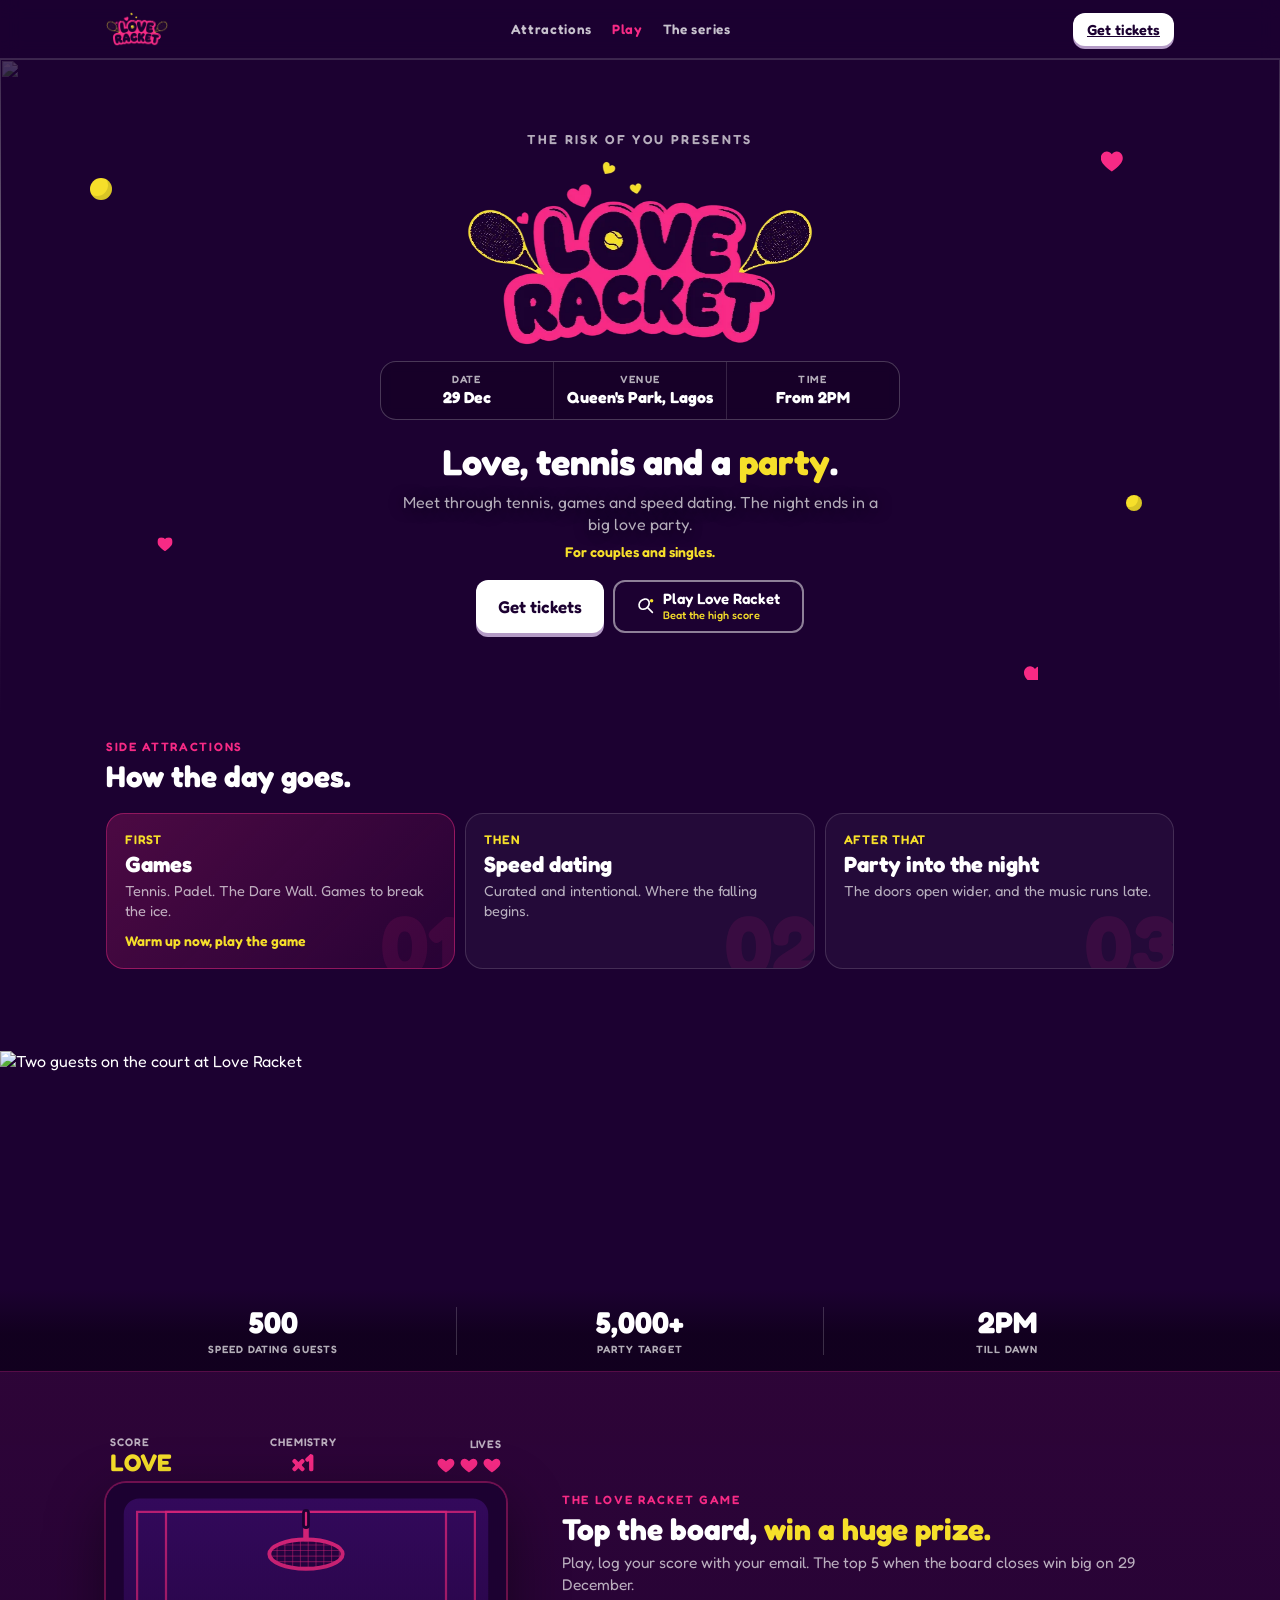
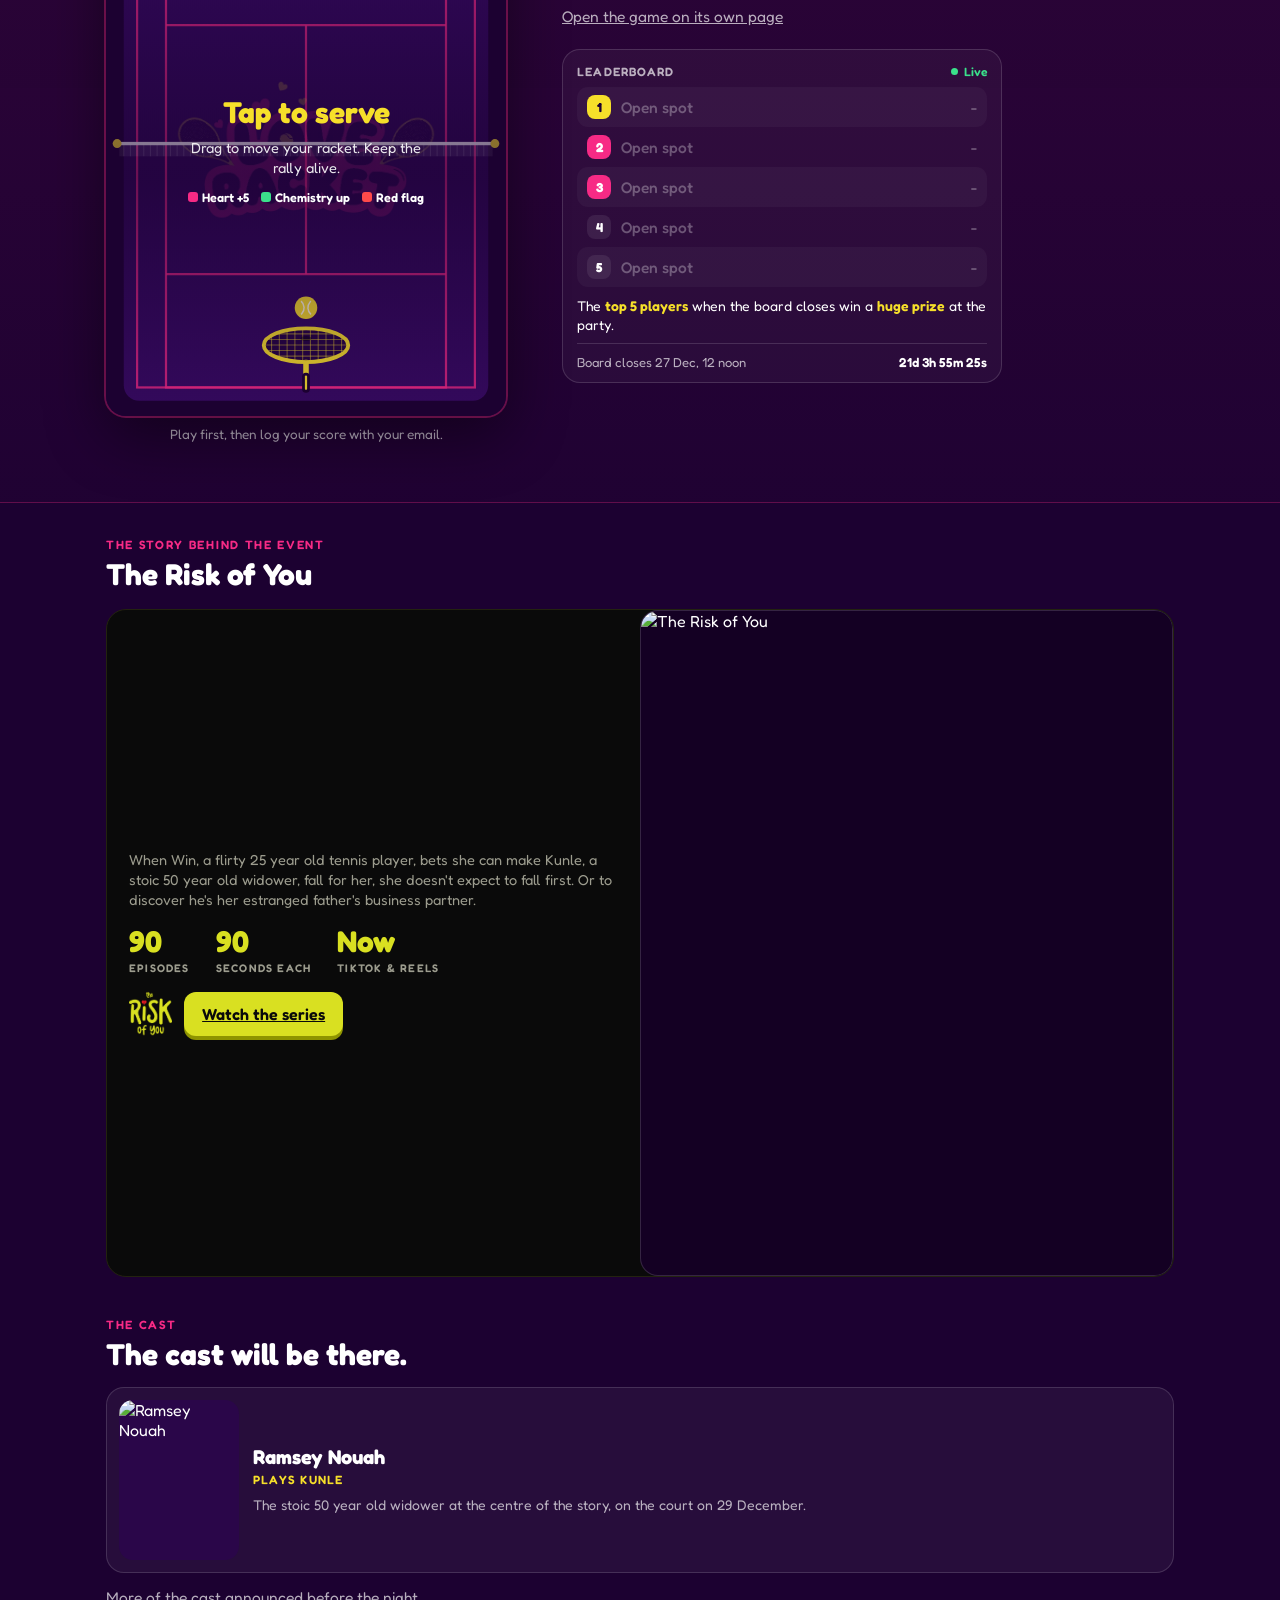
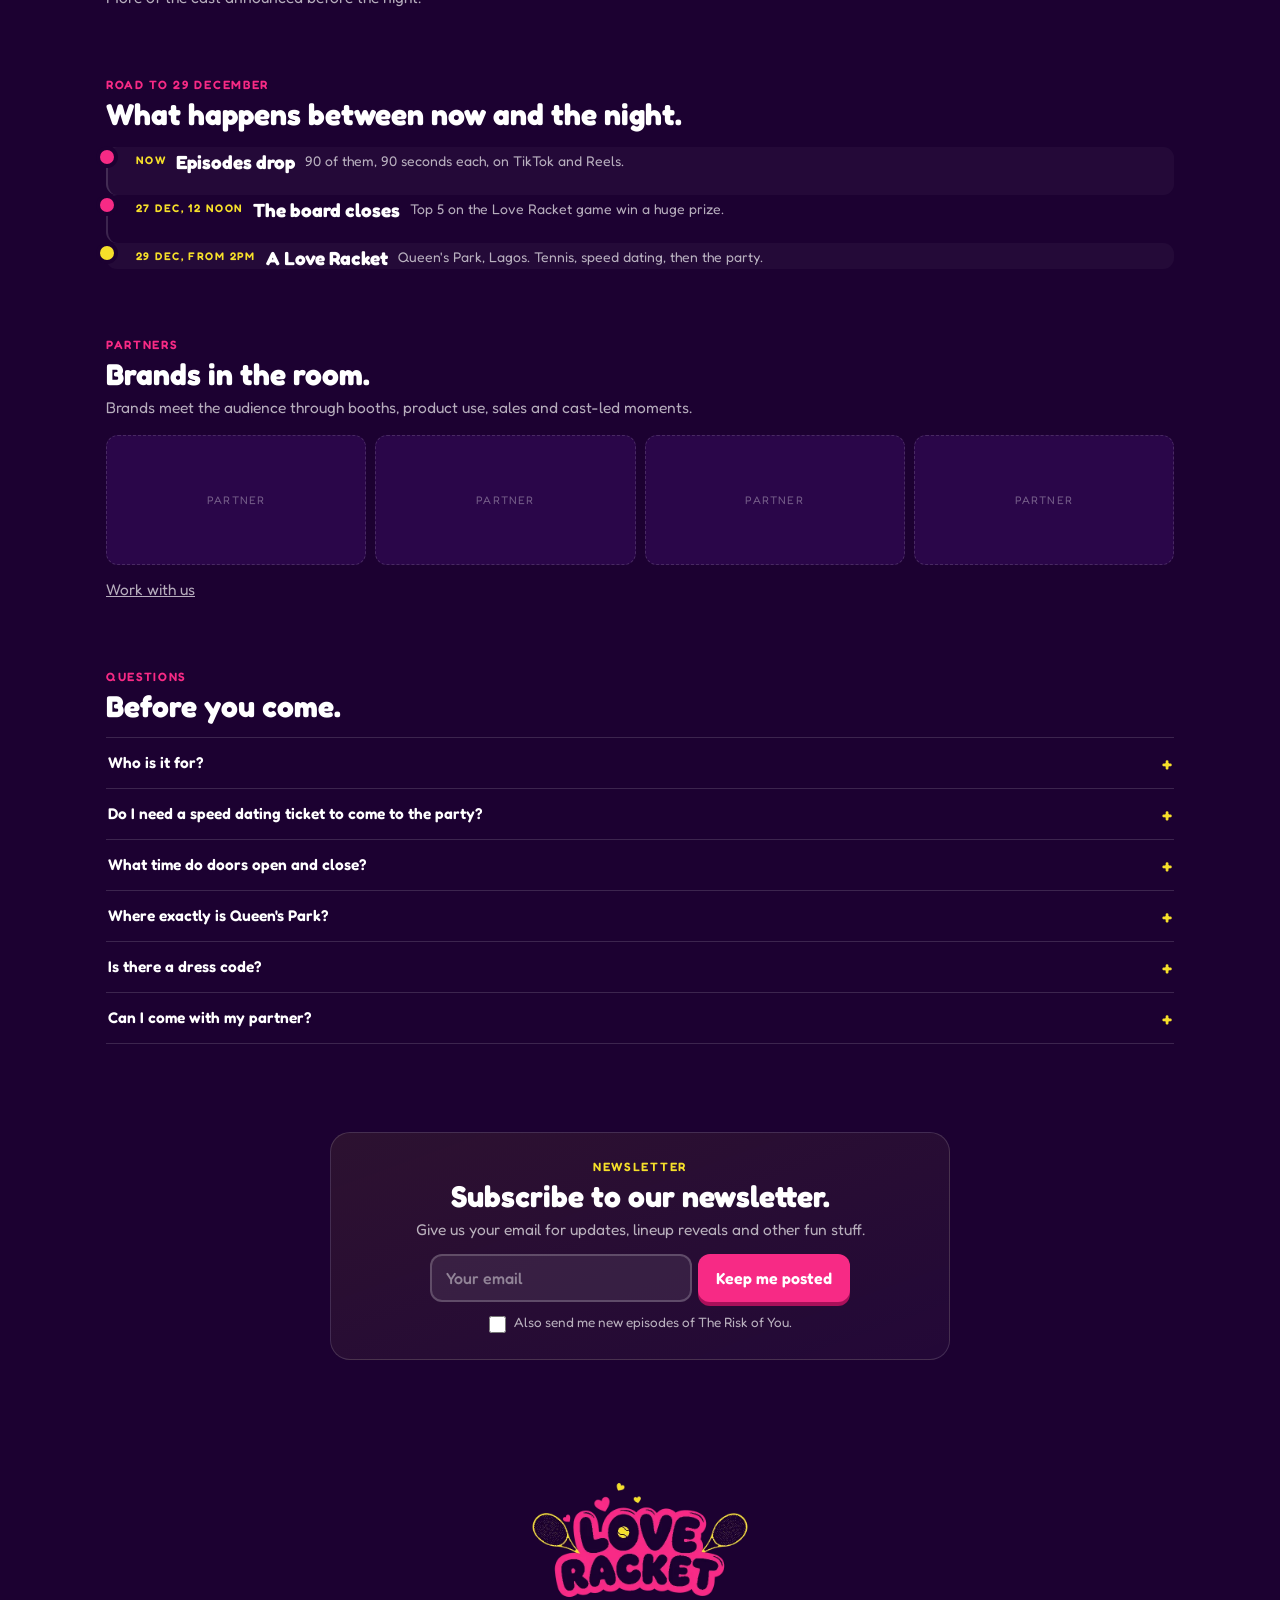
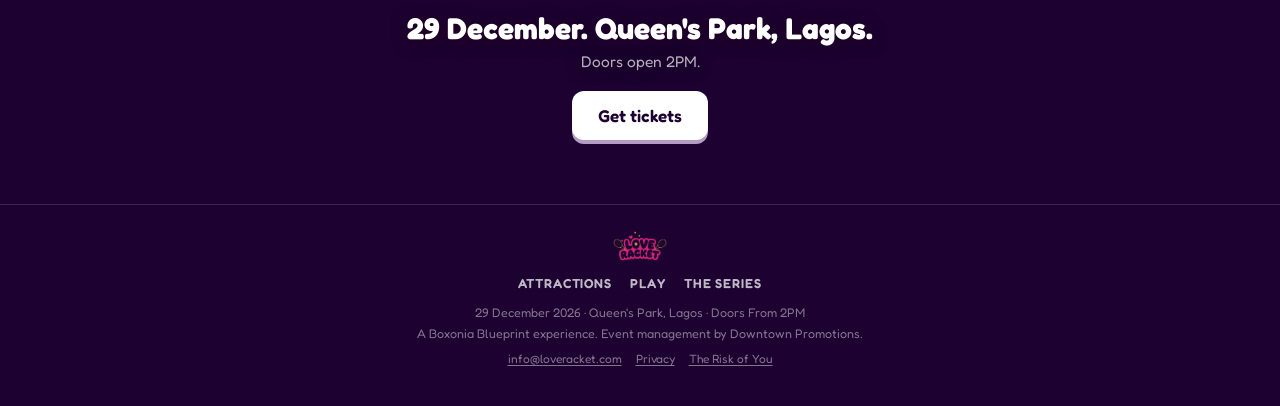
==== commit 755ae368: "Update index.html" ====
--- a/index.html
+++ b/index.html
@@ -10,7 +10,7 @@
 <meta property="og:type" content="website">
 <meta property="og:url" content="https://loveracket.com/">
 <meta property="og:title" content="Love Racket | 29 December, Queen's Park Lagos">
-<meta property="og:description" content="Lagos' biggest sport-dating event. Play the game, top 5 win a huge prize at the event.">
+<meta property="og:description" content="Lagos' biggest sport-dating event. Play the game, top 5 win a huge prize at the party.">
 <meta property="og:image" content="https://loveracket.com/assets/og.jpg">
 <meta property="og:image:width" content="1200"><meta property="og:image:height" content="630">
 <meta name="twitter:card" content="summary_large_image">
@@ -30,6 +30,7 @@
 
   <!-- PARTY HERO -->
   <section class="hero">
+    <div class="shot" aria-hidden="true"><img src="assets/hero-court.jpg" alt=""></div>
     <div class="deco" aria-hidden="true">
       <i class="ball" style="left:7%;top:18%"></i>
       <i class="ht" style="left:86%;top:14%;animation-delay:-2s"></i>
@@ -38,19 +39,20 @@
       <i class="ht" style="left:80%;top:92%;animation-delay:-3s;width:14px;height:14px"></i>
     </div>
     <div class="wrap">
+      <p class="presents">The Risk of You presents</p>
       <img class="logo" id="logoImg" alt="Love Racket" src="assets/logo.webp" width="440" height="242">
-      <h1>Lagos' biggest <em>sport-dating</em> event.</h1>
-      <p class="desc">Guests meet through tennis, games and speed dating. The night ends with live music and a party.</p>
       <div class="facts">
         <div><span class="k">Date</span><span class="v">29 Dec</span></div>
         <div><span class="k">Venue</span><span class="v">Queen's Park, Lagos</span></div>
         <div><span class="k">Time</span><span class="v">From 2PM</span></div>
       </div>
+      <h1>Love, tennis and a <em>party</em>.</h1>
+      <p class="desc">Meet through tennis, games and speed dating. The night ends in a big love party.</p>
+      <p class="forwho">For couples and singles.</p>
       <div class="ctas">
-        <a class="btn y tix-link" href="#">Get tickets</a>
-        <a class="btn pk" href="#court"><svg viewBox="0 0 24 24" fill="none" stroke="currentColor" stroke-width="2.2" stroke-linecap="round"><ellipse cx="9.5" cy="9.5" rx="6" ry="7.5" transform="rotate(45 9.5 9.5)"/><path d="M14.5 14.5 20.5 20.5"/><circle cx="19.5" cy="5" r="2.3" fill="#F6DF2A" stroke="none"/></svg>Play the Love Racket</a>
-      </div>
-      <p class="teaser">Top 5 players win a <b>huge prize</b> at the event.</p>
+        <a class="btn w tix-link" href="#">Get tickets</a>
+        <a class="btn o gamebtn" href="#court"><svg viewBox="0 0 24 24" fill="none" stroke="currentColor" stroke-width="2.2" stroke-linecap="round"><ellipse cx="9.5" cy="9.5" rx="6" ry="7.5" transform="rotate(45 9.5 9.5)"/><path d="M14.5 14.5 20.5 20.5"/><circle cx="19.5" cy="5" r="2.3" fill="#F6DF2A" stroke="none"/></svg><span><b>Play Love Racket</b><i>Beat the high score</i></span></a>
+      </div>
     </div>
   </section>
 
@@ -63,6 +65,18 @@
         <div class="card play"><div class="tm">FIRST</div><h3>Games</h3><p>Tennis. Padel. The Dare Wall. Games to break the ice.</p><a class="jump" href="#court">Warm up now, play the game</a><span class="big">01</span></div>
         <div class="card"><div class="tm">THEN</div><h3>Speed dating</h3><p>Curated and intentional. Where the falling begins.</p><span class="big">02</span></div>
         <div class="card"><div class="tm">AFTER THAT</div><h3>Party into the night</h3><p>The doors open wider, and the music runs late.</p><span class="big">03</span></div>
+      </div>
+    </div>
+  </section>
+
+  <!-- SCALE BAND -->
+  <section class="band">
+    <img src="assets/court-band.jpg" alt="Two guests on the court at Love Racket">
+    <div class="bt">
+      <div class="nums2">
+        <div><b>500</b><span>speed dating guests</span></div>
+        <div><b>5,000+</b><span>party target</span></div>
+        <div><b>2PM</b><span>till dawn</span></div>
       </div>
     </div>
   </section>
@@ -113,7 +127,7 @@
           <div class="bh"><span class="t">Leaderboard <span id="total"></span></span><span class="live"><i></i>Live</span></div>
           <ol id="top"></ol>
           <div class="me hidden" id="meRow"></div>
-          <p class="prize">The <b>top 5 players</b> when the board closes win a <b>huge prize</b> at Love Racket.</p>
+          <p class="prize">The <b>top 5 players</b> when the board closes win a <b>huge prize</b> at the party.</p>
           <div class="close"><span>Board closes 27 Dec, 12 noon</span><b id="cd"></b></div>
         </div>
       </div>
@@ -123,18 +137,100 @@
   <!-- THE RISK OF YOU -->
   <section class="sec" id="series" style="padding-top:34px">
     <div class="wrap">
-      <div class="st">Where it started</div>
-      <div class="sh">The series behind the party.</div>
+      <div class="st">The story behind the event</div>
+      <div class="sh">The Risk of You</div>
       <div class="troy">
         <div class="t">
-          <h3>She doesn't expect to fall first</h3>
-          <p>Win, a flirty 25 year old tennis player, bets she can make Kunle, a stoic 50 year old widower, fall for her. 90 episodes, 90 seconds each, starring Ramsey Nouah.</p>
+          <p>When Win, a flirty 25 year old tennis player, bets she can make Kunle, a stoic 50 year old widower, fall for her, she doesn't expect to fall first. Or to discover he's her estranged father's business partner.</p>
+          <div class="nums">
+            <div><b>90</b><span>episodes</span></div>
+            <div><b>90</b><span>seconds each</span></div>
+            <div><b>Now</b><span>TikTok &amp; Reels</span></div>
+          </div>
           <div class="sig">
             <img src="assets/troy-logo.png" alt="The Risk of You">
             <a class="btn troy-link" href="#">Watch the series</a>
           </div>
         </div>
-        <div class="pic" data-slot="assets/troy-still.jpg"><img src="assets/troy-still.jpg" alt="The Risk of You"></div>
+        <div class="pic"><img src="assets/troy-still.jpg" alt="The Risk of You"></div>
+      </div>
+
+      <!-- CAST -->
+      <div class="st" style="margin-top:40px">The cast</div>
+      <div class="sh">The cast will be there.</div>
+
+      <div class="lead">
+        <div class="ph"><img src="assets/ramsey.jpg" alt="Ramsey Nouah"></div>
+        <div class="lt">
+          <div class="nm">Ramsey Nouah</div>
+          <div class="rl">Plays Kunle</div>
+          <p>The stoic 50 year old widower at the centre of the story, on the court on 29 December.</p>
+        </div>
+      </div>
+
+      <p class="sp" style="margin-top:14px">More of the cast announced before the night.</p>
+    </div>
+  </section>
+
+  <!-- ====================================================================
+       LINEUP. Commented out because you said the lineup is still private.
+       The photos are already in assets/. To publish it, delete this
+       opening comment line and the closing one at the bottom of the block.
+       ==================================================================
+
+  <!~~ LINEUP. HOLD: stays commented out until Femi says the lineup is public. ~~>
+  <section class="sec" id="lineup" style="padding-top:28px">
+    <div class="wrap">
+      <div class="st">Live on the night</div>
+      <div class="sh">Lineup and appearances.</div>
+      <p class="sp">Live music, DJ sets and experiential activities across the day and night.</p>
+      <div class="cast" style="margin-top:18px">
+        <div class="mem"><div class="ph"><img src="assets/cast-chike.jpg" alt="Chike"></div><div class="nm">Chike</div><div class="rl">Live performance</div></div>
+        <div class="mem"><div class="ph"><img src="assets/cast-oxlade.jpg" alt="Oxlade"></div><div class="nm">Oxlade</div><div class="rl">Live performance</div></div>
+        <div class="mem"><div class="ph"><img src="assets/cast-lax.jpg" alt="L.A.X"></div><div class="nm">L.A.X</div><div class="rl">Live performance</div></div>
+        <div class="mem"><div class="ph"><img src="assets/cast-osas.jpg" alt="Osas Virtuosi"></div><div class="nm">Osas Virtuosi</div><div class="rl">Speed dating host</div></div>
+      </div>
+    </div>
+  </section>
+
+  -->
+
+  <!-- ROAD TO -->
+  <section class="sec" id="road" style="padding-top:12px">
+    <div class="wrap">
+      <div class="st">Road to 29 December</div>
+      <div class="sh">What happens between now and the night.</div>
+      <ol class="road">
+        <li><span class="when">Now</span><b>Episodes drop</b><i>90 of them, 90 seconds each, on TikTok and Reels.</i></li>
+        <li><span class="when">27 Dec, 12 noon</span><b>The board closes</b><i>Top 5 on the Love Racket game win a huge prize.</i></li>
+        <li class="last"><span class="when">29 Dec, from 2PM</span><b>A Love Racket</b><i>Queen's Park, Lagos. Tennis, speed dating, then the party.</i></li>
+      </ol>
+    </div>
+  </section>
+
+  <!-- PARTNERS -->
+  <section class="sec" id="partners" style="padding-top:12px">
+    <div class="wrap">
+      <div class="st">Partners</div>
+      <div class="sh">Brands in the room.</div>
+      <p class="sp">Brands meet the audience through booths, product use, sales and cast-led moments.</p>
+      <div class="plogos"><span>Partner</span><span>Partner</span><span>Partner</span><span>Partner</span></div>
+      <p class="sp" style="margin-top:14px"><a class="jump" href="mailto:info@loveracket.com">Work with us</a></p>
+    </div>
+  </section>
+
+  <!-- FAQ -->
+  <section class="sec" id="faq" style="padding-top:12px">
+    <div class="wrap">
+      <div class="st">Questions</div>
+      <div class="sh">Before you come.</div>
+      <div class="faq">
+        <details><summary>Who is it for?</summary><p>Answer needed.</p></details>
+        <details><summary>Do I need a speed dating ticket to come to the party?</summary><p>Answer needed.</p></details>
+        <details><summary>What time do doors open and close?</summary><p>Answer needed.</p></details>
+        <details><summary>Where exactly is Queen's Park?</summary><p>Answer needed.</p></details>
+        <details><summary>Is there a dress code?</summary><p>Answer needed.</p></details>
+        <details><summary>Can I come with my partner?</summary><p>Answer needed.</p></details>
       </div>
     </div>
   </section>
@@ -161,12 +257,12 @@
   </section>
 
   <!-- TICKETS -->
-  <section class="tix" id="tickets">
+  <section class="tix feltbg" id="tickets">
     <div class="wrap">
       <img class="logo2 lg" alt="Love Racket">
       <div class="sh">29 December. Queen's Park, Lagos.</div>
       <p class="sp">Doors open 2PM.</p>
-      <a class="btn y tix-link" href="#">Get tickets</a>
+      <a class="btn w tix-link" href="#">Get tickets</a>
     </div>
   </section>
 
--- a/css/lr.css
+++ b/css/lr.css
@@ -281,3 +281,139 @@
   border:1px dashed rgba(255,255,255,.16);border-radius:inherit;text-align:center;padding:12px;pointer-events:none}
 [data-slot]:has(img[src]){background:none}
 [data-slot]:has(img[src])::after{display:none}
+
+/* ── One screenful of game on a phone ──────────────────────────────────
+   Tapping Play scrolls to the game card rather than the heading above it, so
+   the HUD lands under the nav and the court runs down to just short of the
+   bottom edge.
+
+   The four numbers below are the only tuning knobs, and js/config.js can
+   override every one of them at runtime through LR_CONFIG.COURT. Nothing in
+   here needs editing to change the fit.
+
+   The court is locked to 3:4 because the game draws in a fixed 360x480 space
+   and scales by width: a taller box would leave the play area floating in the
+   top portion, and a different play area would make phone scores incomparable
+   with desktop ones on the same leaderboard. Height therefore comes from
+   width, and the only way to fill more screen is to let it go wider.
+
+   svh rather than vh so the browser's own bars are already accounted for and
+   the court never ends up behind them. The vh line is the fallback. */
+:root {
+  --court-side: 8px;    /* how close the court gets to each screen edge */
+  --court-gap:  18px;   /* breathing room under the court */
+  --court-nav:  54px;   /* the sticky nav's height */
+  --court-hud:  52px;   /* the score / chemistry / lives row */
+}
+@media (max-width: 760px) {
+  .game {
+    max-width: none;
+    scroll-margin-top: calc(var(--court-nav) + env(safe-area-inset-top, 0px));
+    margin-inline: calc(max(16px, env(safe-area-inset-left, 0px)) * -1 + var(--court-side))
+                   calc(max(16px, env(safe-area-inset-right, 0px)) * -1 + var(--court-side));
+  }
+  .stage {
+    width: auto;
+    margin-inline: auto;
+    height: min(
+      calc((100vw - (var(--court-side) * 2)) * 4 / 3),
+      calc(100vh - var(--court-nav) - var(--court-hud) - var(--court-gap) - env(safe-area-inset-bottom, 0px))
+    );
+    height: min(
+      calc((100vw - (var(--court-side) * 2)) * 4 / 3),
+      calc(100svh - var(--court-nav) - var(--court-hud) - var(--court-gap) - env(safe-area-inset-bottom, 0px))
+    );
+  }
+  .hud { padding-inline: calc(var(--court-side) + 4px) }
+}
+
+/* ═══ new sections: presents / for who / numbers / cast / road / partners / faq ═══ */
+.presents{font-size:13px;font-weight:600;letter-spacing:.18em;text-transform:uppercase;color:var(--muted);margin-bottom:10px}
+.forwho{font-size:14px;color:var(--yellow);font-weight:600;margin-top:7px}
+.nums{display:flex;gap:26px;flex-wrap:wrap;margin:4px 0 2px}
+.nums b{display:block;font-size:30px;font-weight:700;line-height:1;color:#D9E021}
+.nums span{display:block;font-size:11px;font-weight:600;letter-spacing:.11em;text-transform:uppercase;color:#9C9C8E;margin-top:5px}
+.cast{display:grid;grid-template-columns:repeat(auto-fit,minmax(140px,1fr));gap:10px;margin-top:12px}
+.mem .ph{aspect-ratio:4/5;border-radius:16px;overflow:hidden;position:relative;background:var(--bg2);border:1px solid var(--line)}
+.mem .ph img{position:absolute;inset:0;width:100%;height:100%;object-fit:cover}
+.mem .nm{font-size:16px;font-weight:700;margin-top:9px}
+.mem .rl{font-size:12px;font-weight:600;letter-spacing:.09em;text-transform:uppercase;color:var(--yellow);margin-top:2px}
+.road{list-style:none;padding:0;margin:16px 0 0;display:flex;flex-direction:column;gap:0}
+.road li{position:relative;padding:0 0 22px 28px;border-left:2px solid var(--line)}
+.road li.last{border-left-color:transparent;padding-bottom:0}
+.road li::before{content:"";position:absolute;left:-8px;top:3px;width:14px;height:14px;border-radius:50%;background:var(--pink);box-shadow:0 0 0 4px var(--bg)}
+.road li.last::before{background:var(--yellow)}
+.road .when{display:block;font-size:11px;font-weight:600;letter-spacing:.13em;text-transform:uppercase;color:var(--yellow)}
+.road b{display:block;font-size:19px;font-weight:700;margin-top:3px}
+.road i{display:block;font-style:normal;font-size:14px;color:var(--muted);margin-top:3px;line-height:1.45}
+.plogos{display:grid;grid-template-columns:repeat(auto-fit,minmax(110px,1fr));gap:9px;margin-top:16px}
+.plogos span{aspect-ratio:16/8;border:1px dashed var(--line);border-radius:12px;display:grid;place-items:center;font-size:11px;letter-spacing:.11em;text-transform:uppercase;color:rgba(255,255,255,.35);background:var(--bg2)}
+.faq{margin-top:14px;border-top:1px solid var(--line)}
+.faq details{border-bottom:1px solid var(--line)}
+.faq summary{padding:15px 2px;font-size:15.5px;font-weight:600;cursor:pointer;list-style:none;display:flex;justify-content:space-between;gap:14px}
+.faq summary::-webkit-details-marker{display:none}
+.faq summary::after{content:"+";color:var(--yellow);font-size:20px;line-height:1}
+.faq details[open] summary::after{content:"\2212"}
+.faq p{padding:0 2px 15px;margin:0;font-size:14.5px;color:var(--muted)}
+
+/* ═══ hero restack. Logo 20% smaller, date bar directly under it ═══ */
+.hero{padding:34px 0 48px;min-height:min(76svh,660px)}
+.hero .logo{width:min(352px,64vw);margin-bottom:12px}
+.hero .facts{margin-top:2px;max-width:520px;background:rgba(18,0,32,.46);
+  backdrop-filter:blur(6px);-webkit-backdrop-filter:blur(6px);border-color:rgba(255,255,255,.22)}
+.hero h1{margin-top:22px}
+.hero .desc{margin-top:9px}
+.hero .ctas{margin-top:20px;gap:9px}
+
+/* ═══ buttons. White is the primary action across the site ═══ */
+.btn.w{background:#fff;color:var(--bg);box-shadow:0 4px 0 #B49BC6}
+.btn.w:active{box-shadow:0 1px 0 #B49BC6}
+.btn.o{background:transparent;border:2px solid rgba(255,255,255,.5);color:#fff;box-shadow:none}
+.btn.o:active{transform:translateY(2px)}
+.btn.o svg{width:18px;height:18px}
+.nav .btn{background:#fff;color:var(--bg);box-shadow:0 3px 0 #B49BC6}
+.nav .btn:active{box-shadow:0 1px 0 #B49BC6}
+/* the play button carries a second line so it reads as a game */
+.btn.gamebtn{padding-block:9px;text-align:left}
+.btn.gamebtn span{display:flex;flex-direction:column;line-height:1.08}
+.btn.gamebtn b{font-weight:600;font-size:15px}
+.btn.gamebtn i{font-style:normal;font-size:11px;font-weight:500;color:var(--yellow);margin-top:3px}
+@media (max-width:760px){ .hero .ctas .btn{flex:0 0 auto;padding-inline:16px} }
+
+/* ═══ photography ═══ */
+.hero .shot{position:absolute;inset:0;z-index:0;overflow:hidden}
+.hero .shot img{width:100%;height:100%;object-fit:cover;object-position:50% 34%}
+.hero .shot::after{content:"";position:absolute;inset:0;
+  background:linear-gradient(180deg,rgba(28,1,49,.80) 0%,rgba(28,1,49,.52) 30%,rgba(28,1,49,.70) 62%,rgba(28,1,49,.96) 88%,var(--bg) 100%)}
+.hero .desc{text-shadow:0 1px 14px rgba(10,0,20,.75)}
+
+/* the wide scale band under the day steps */
+.band{position:relative;margin:26px 0 0;height:min(60vw,320px);overflow:hidden}
+.band img{width:100%;height:100%;object-fit:cover;object-position:50% 42%;display:block}
+.band .bt{position:absolute;inset:auto 0 0 0;padding:18px 16px 16px;
+  background:linear-gradient(180deg,transparent,rgba(16,0,28,.86) 55%)}
+.nums2{display:flex;gap:0;max-width:1100px;margin:0 auto;text-align:center}
+.nums2 div{flex:1 1 0;border-right:1px solid rgba(255,255,255,.18);padding:0 6px}
+.nums2 div:last-child{border-right:0}
+.nums2 b{display:block;font-size:clamp(20px,5.4vw,30px);font-weight:700;line-height:1;color:#fff}
+.nums2 span{display:block;font-size:10.5px;font-weight:600;letter-spacing:.1em;text-transform:uppercase;color:var(--muted);margin-top:6px}
+
+/* the series still */
+.troy .pic{aspect-ratio:4/5;border-radius:18px;overflow:hidden;position:relative;border:1px solid var(--line)}
+.troy .pic img{position:absolute;inset:0;width:100%;height:100%;object-fit:cover;object-position:50% 28%}
+
+/* cast lead card */
+.lead{display:grid;grid-template-columns:120px 1fr;gap:14px;align-items:center;margin-top:16px;
+  background:rgba(255,255,255,.05);border:1px solid var(--line);border-radius:18px;padding:12px}
+.lead .ph{aspect-ratio:3/4;border-radius:14px;overflow:hidden;position:relative;background:var(--bg2)}
+.lead .ph img{position:absolute;inset:0;width:100%;height:100%;object-fit:cover;object-position:50% 18%}
+.lead .nm{font-size:20px;font-weight:700}
+.lead .rl{font-size:12px;font-weight:600;letter-spacing:.09em;text-transform:uppercase;color:var(--yellow);margin-top:3px}
+.lead .lt p{font-size:14px;line-height:1.45;color:var(--muted);margin-top:8px}
+
+/* ticket block, on tennis felt */
+.feltbg{position:relative;overflow:hidden}
+.feltbg::before{content:"";position:absolute;inset:0;background:url('../assets/felt.jpg') center/cover;opacity:.92}
+.feltbg::after{content:"";position:absolute;inset:0;background:linear-gradient(180deg,rgba(28,1,49,.40),rgba(28,1,49,.58))}
+.feltbg .wrap{position:relative;z-index:2}
+.feltbg .sh,.feltbg .sp{text-shadow:0 2px 16px rgba(40,0,24,.6)}
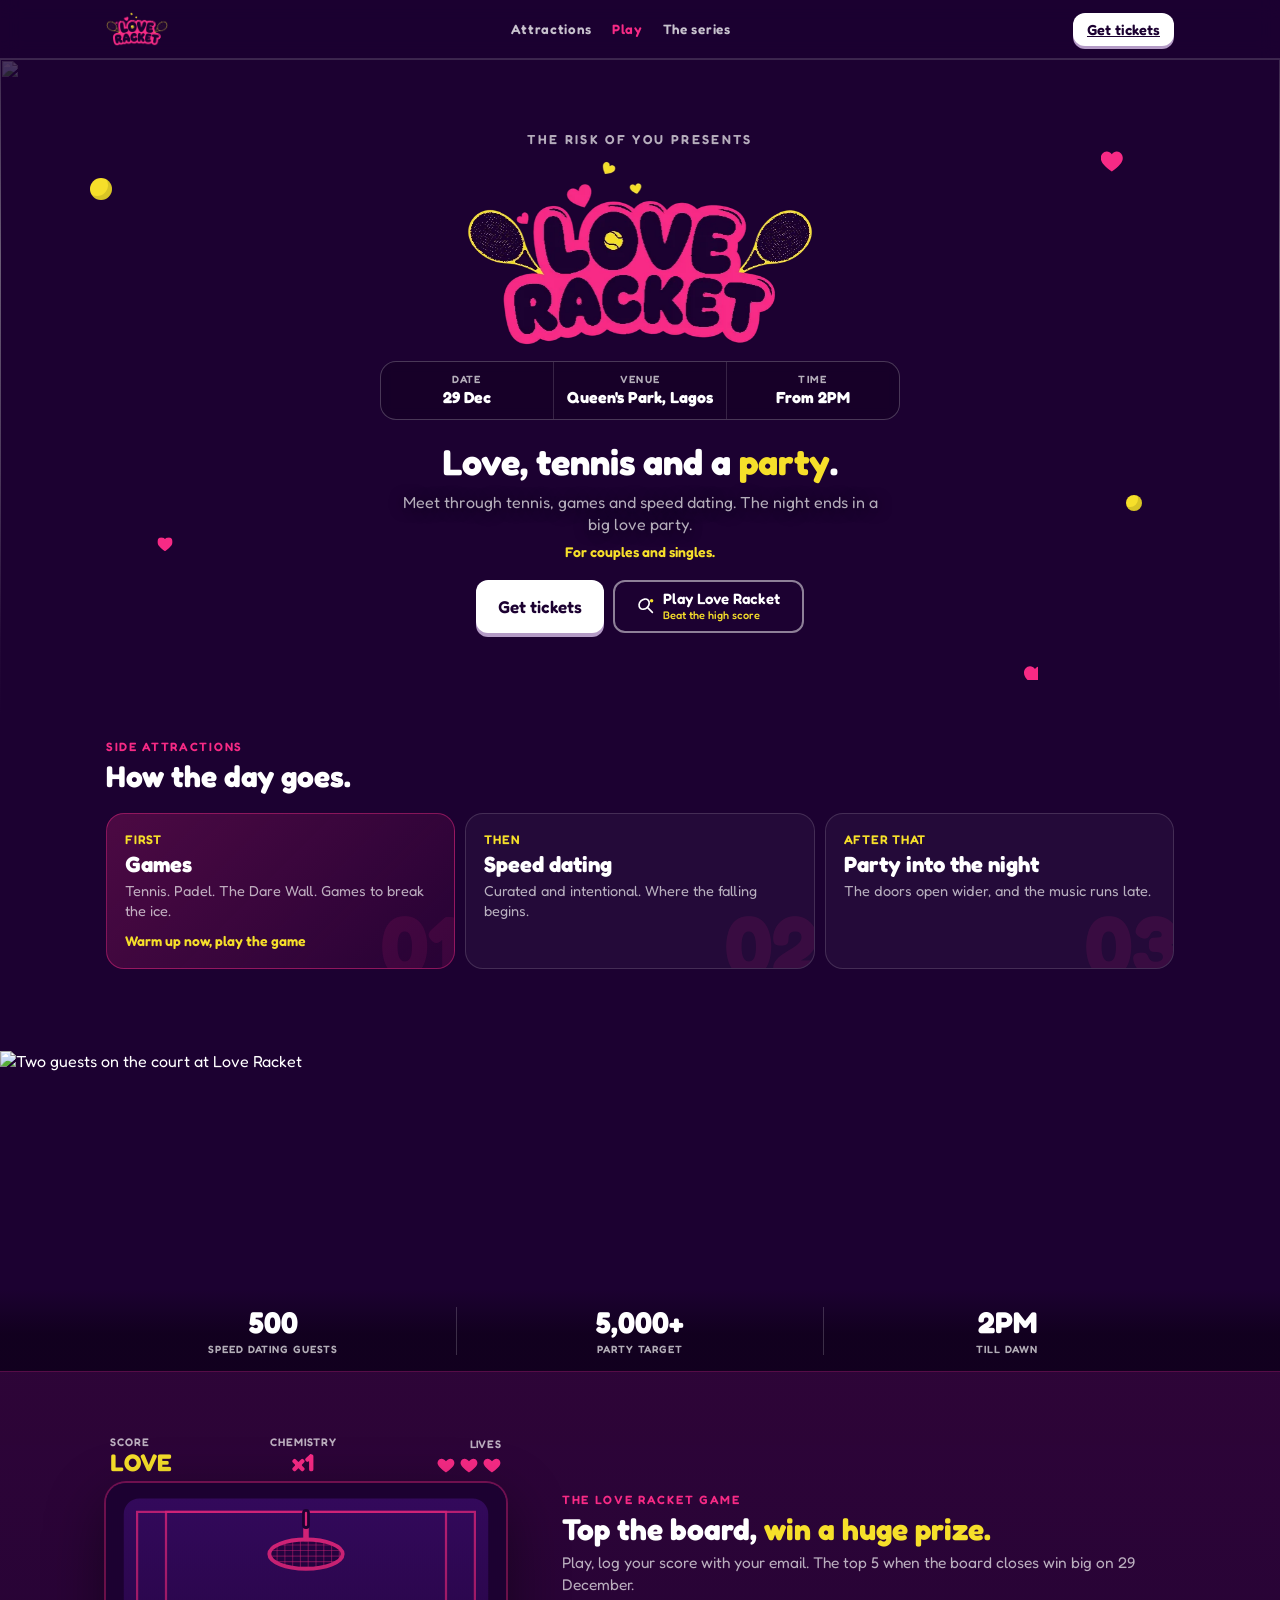
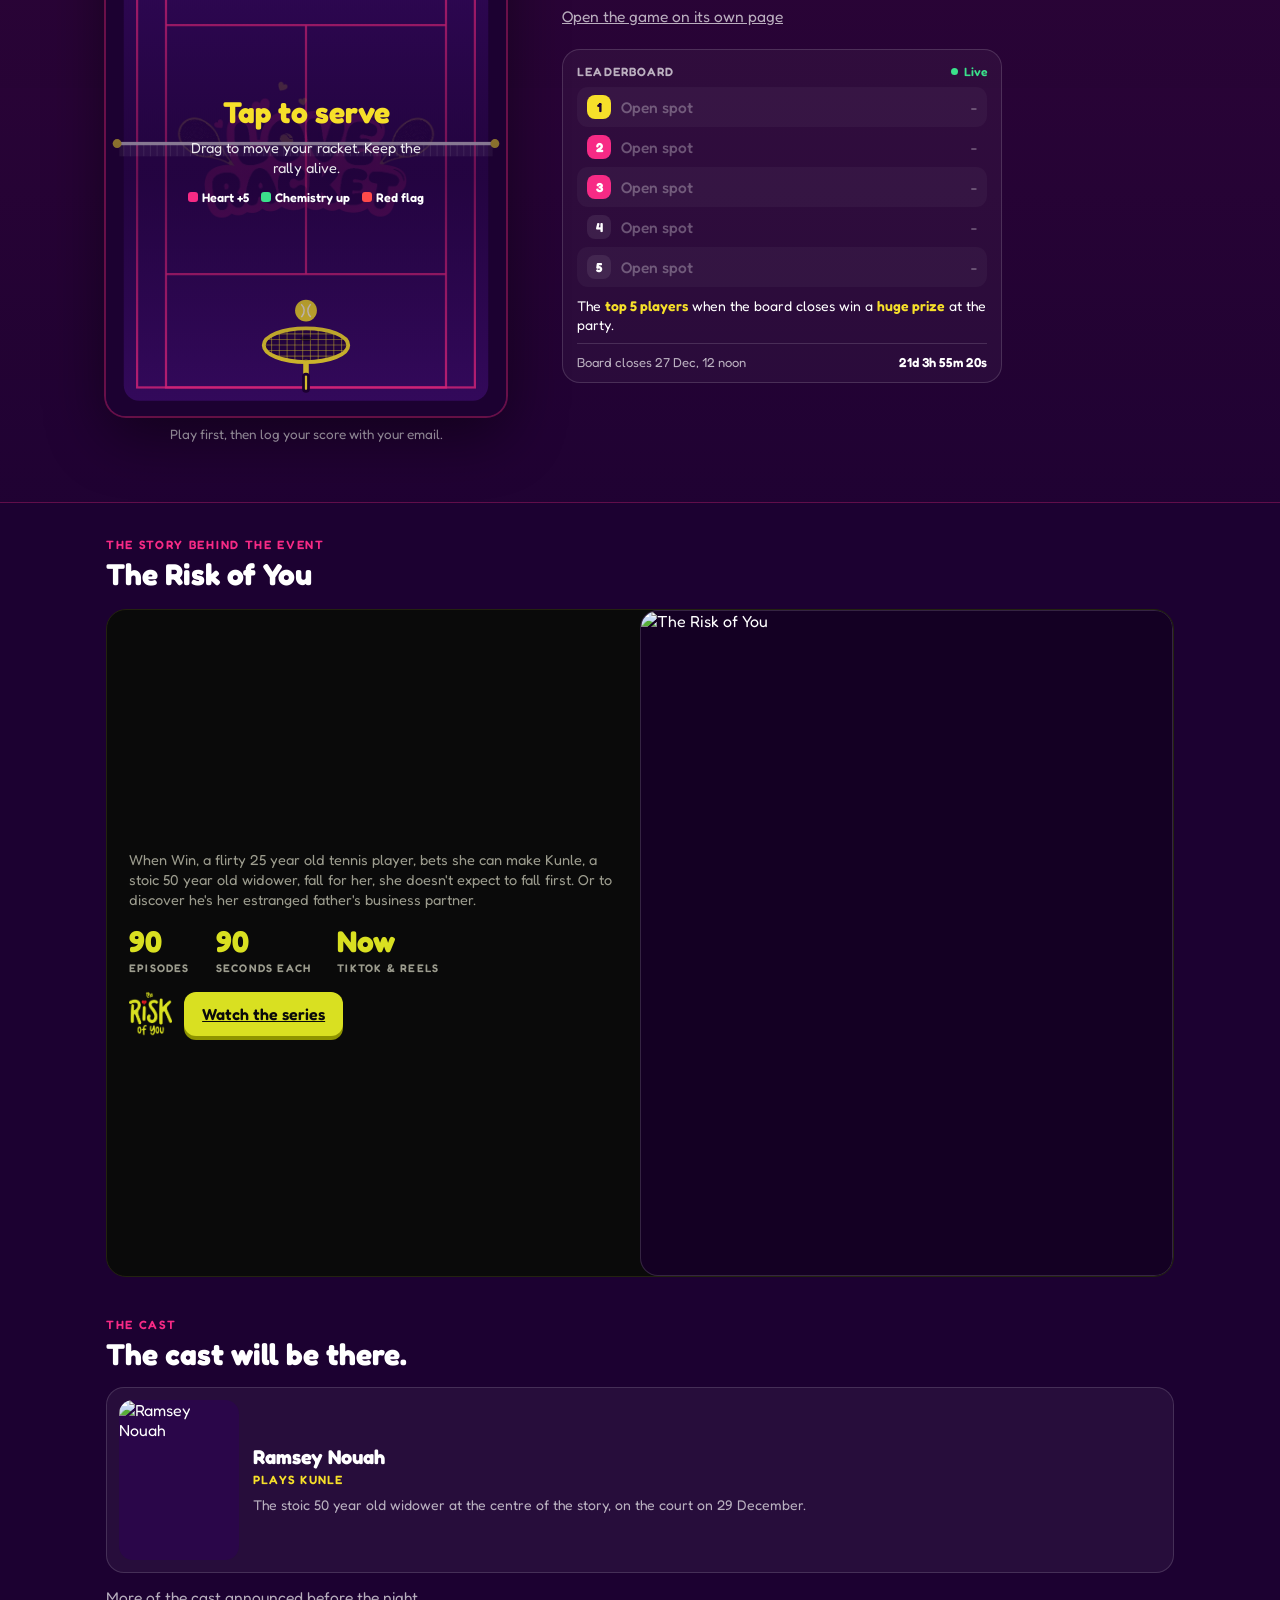
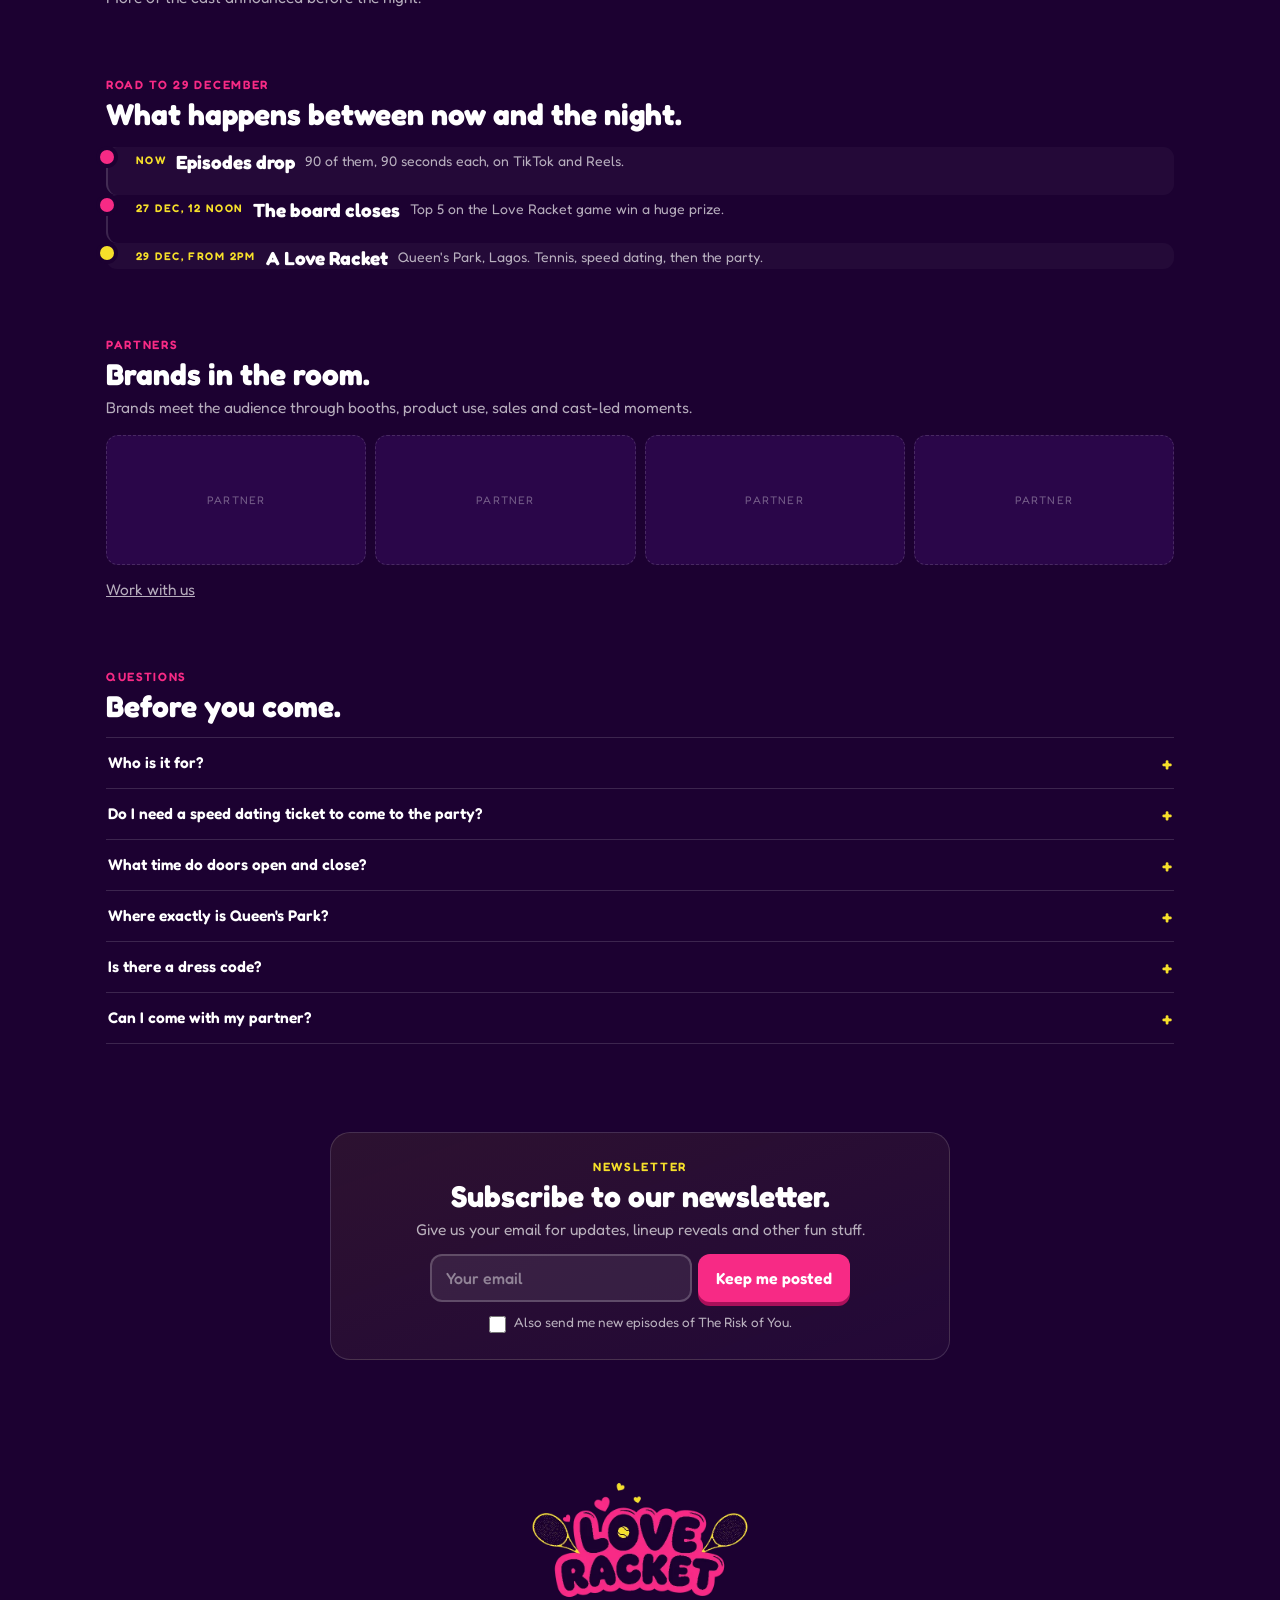
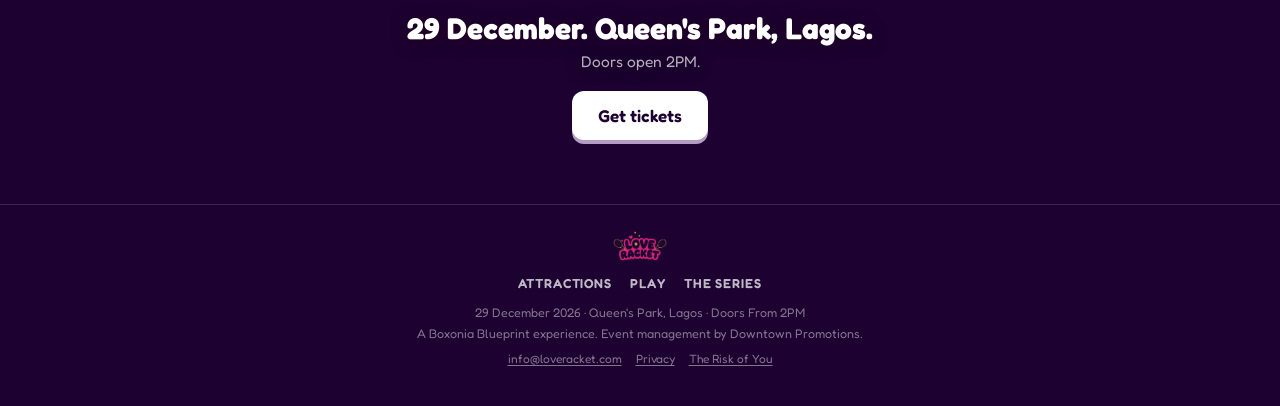
==== commit b96c3b98: "Update index.html" ====
--- a/index.html
+++ b/index.html
@@ -6,12 +6,12 @@
 <title>Love Racket | 29 December, Queen's Park Lagos</title>
 <meta name="description" content="Lagos' biggest sport-dating event. Tennis, games and speed dating, then live music till 5AM. Play the Love Racket game, top 5 win a huge prize.">
 <meta name="theme-color" content="#1C0131">
-<link rel="canonical" href="https://loveracket.com/">
+<link rel="canonical" href="https://loveracket.co/">
 <meta property="og:type" content="website">
-<meta property="og:url" content="https://loveracket.com/">
+<meta property="og:url" content="https://loveracket.co/">
 <meta property="og:title" content="Love Racket | 29 December, Queen's Park Lagos">
 <meta property="og:description" content="Lagos' biggest sport-dating event. Play the game, top 5 win a huge prize at the party.">
-<meta property="og:image" content="https://loveracket.com/assets/og.jpg">
+<meta property="og:image" content="https://loveracket.co/assets/og.jpg">
 <meta property="og:image:width" content="1200"><meta property="og:image:height" content="630">
 <meta name="twitter:card" content="summary_large_image">
 <link rel="icon" href="assets/favicon.png">
@@ -215,7 +215,7 @@
       <div class="sh">Brands in the room.</div>
       <p class="sp">Brands meet the audience through booths, product use, sales and cast-led moments.</p>
       <div class="plogos"><span>Partner</span><span>Partner</span><span>Partner</span><span>Partner</span></div>
-      <p class="sp" style="margin-top:14px"><a class="jump" href="mailto:info@loveracket.com">Work with us</a></p>
+      <p class="sp" style="margin-top:14px"><a class="jump" href="mailto:info@loveracket.co">Work with us</a></p>
     </div>
   </section>
 
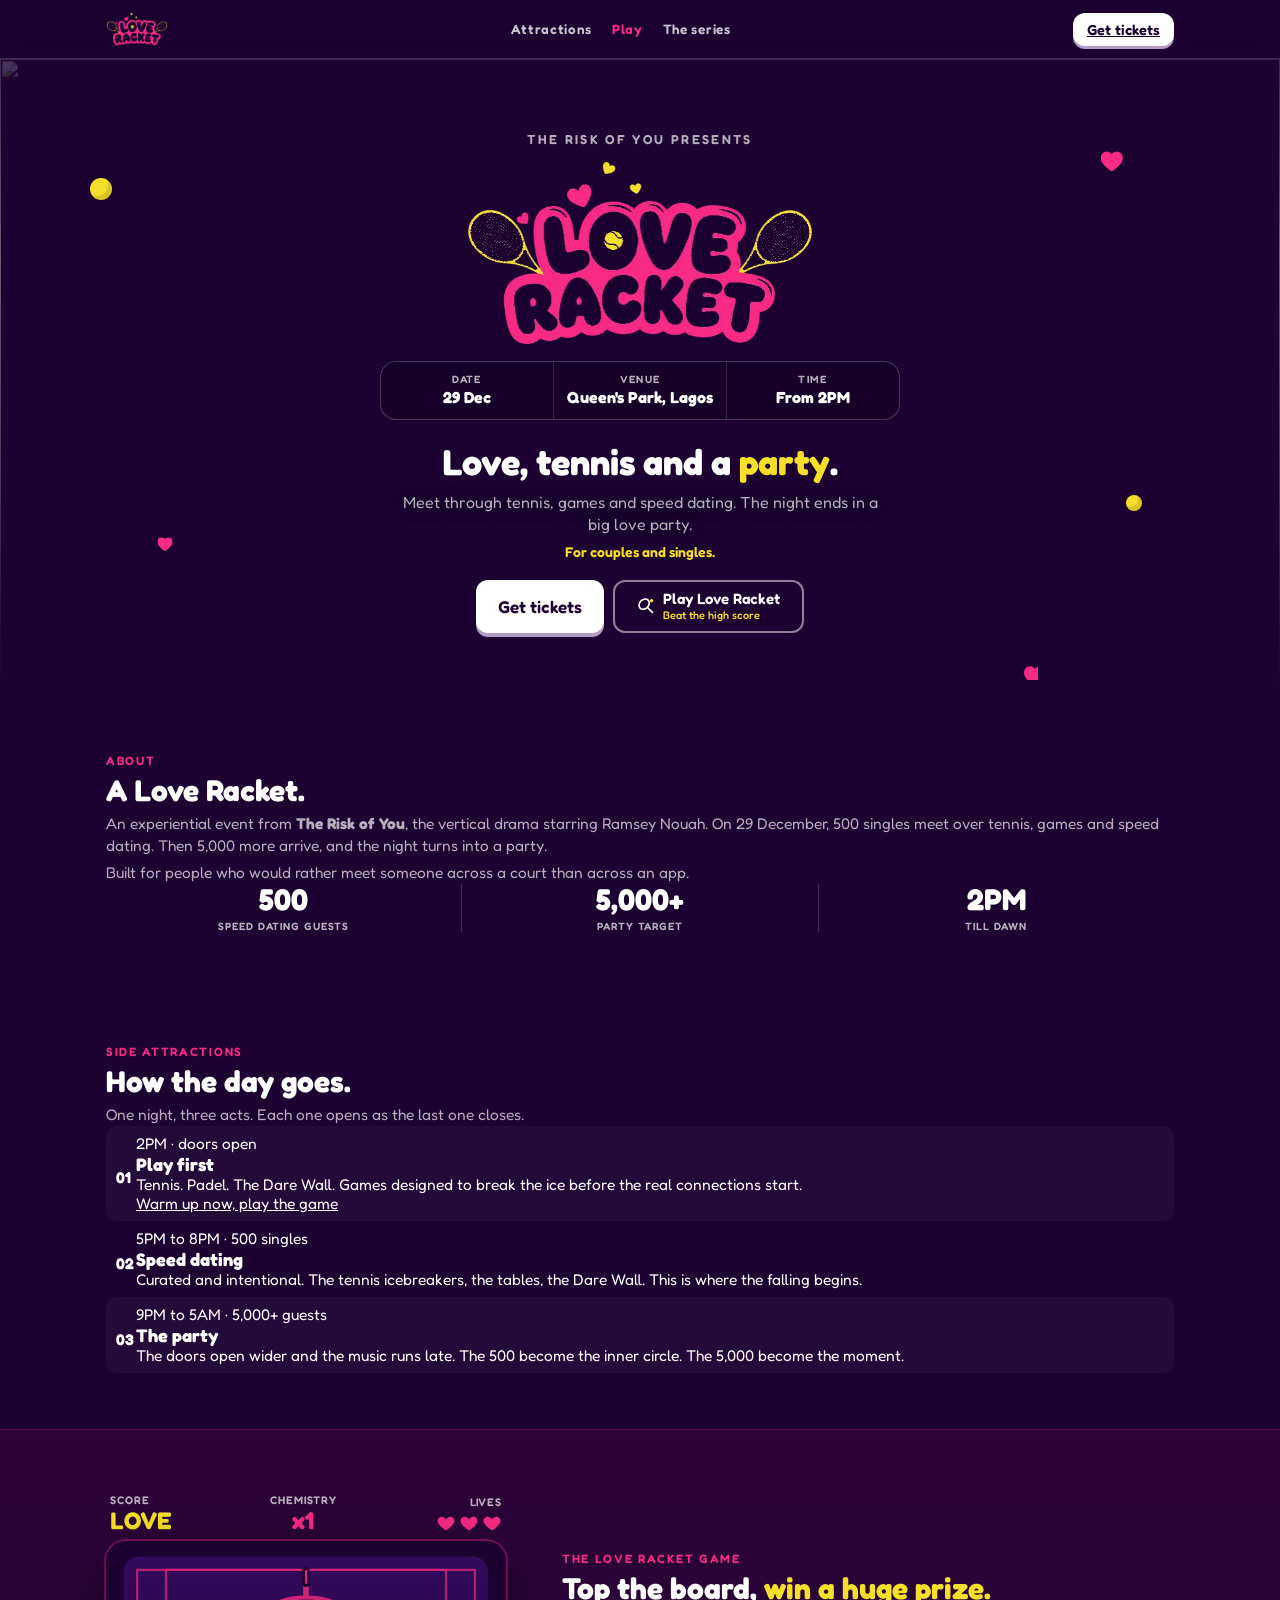
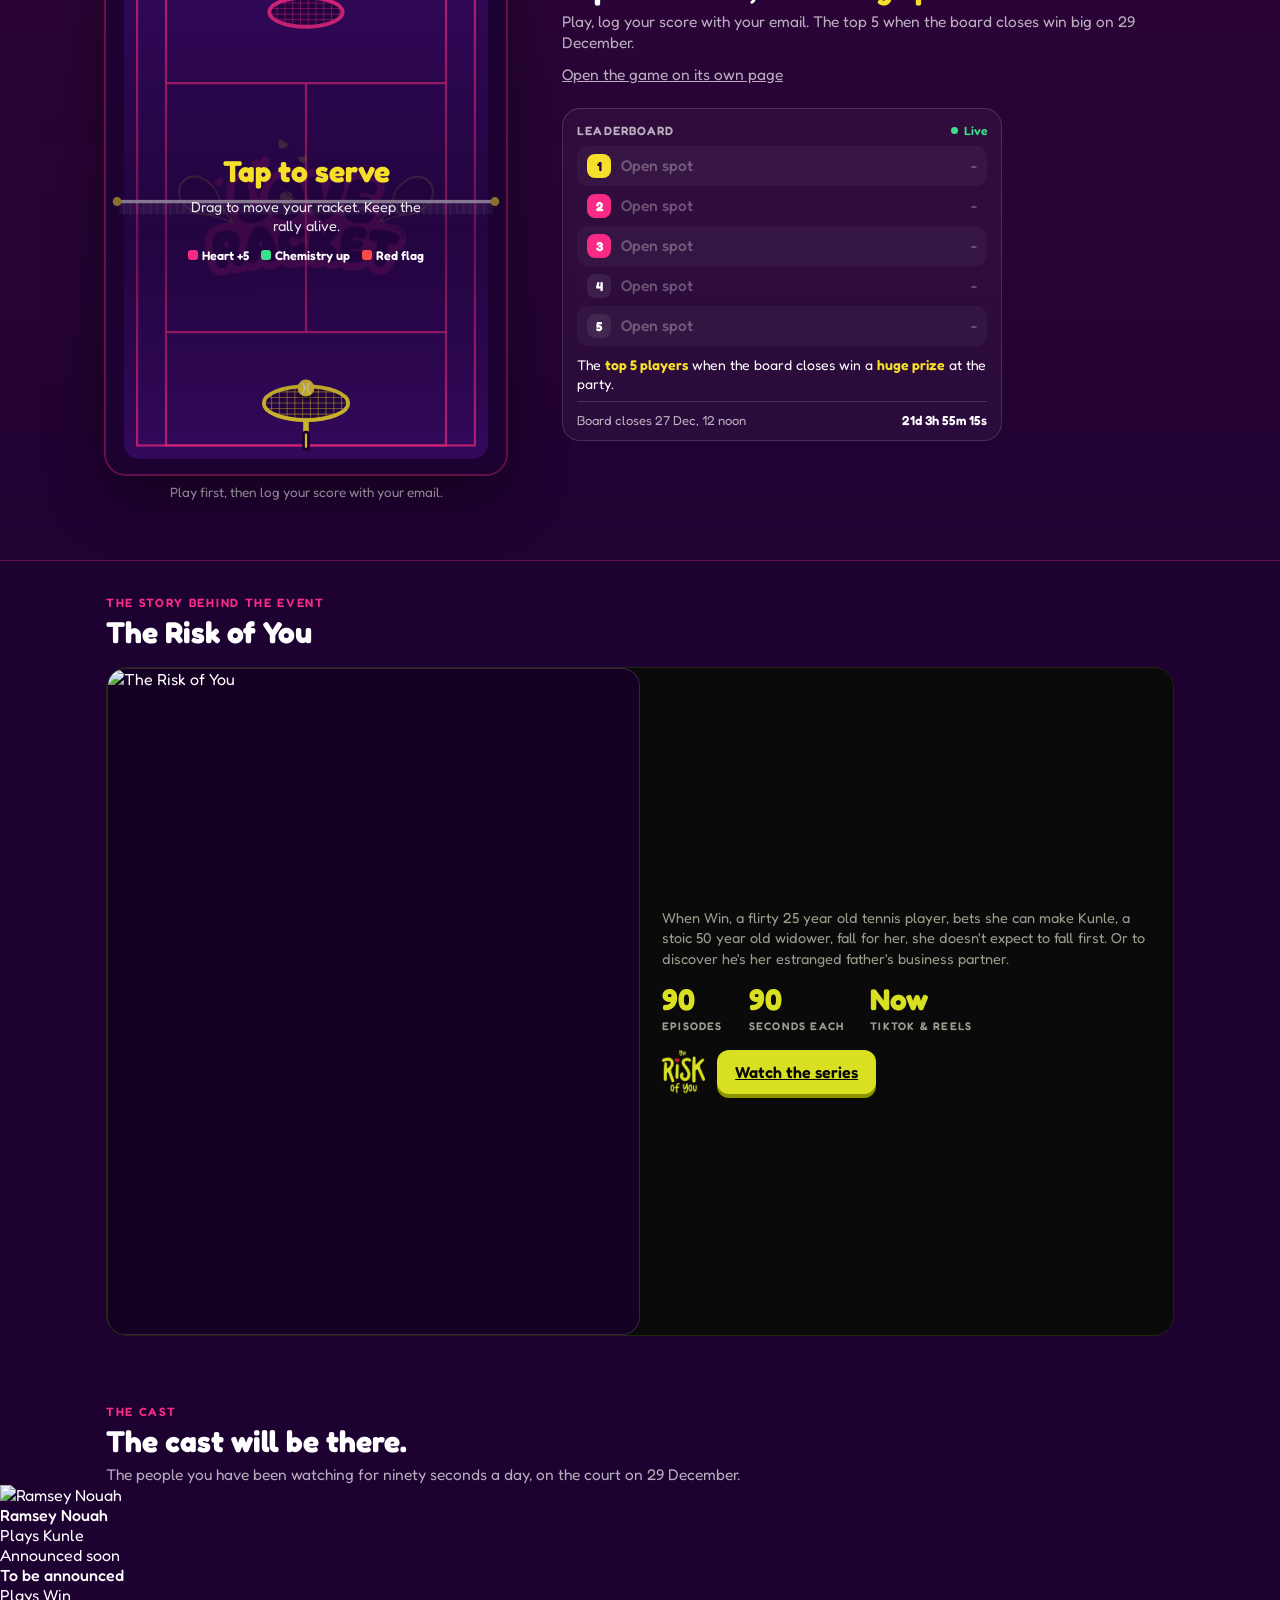
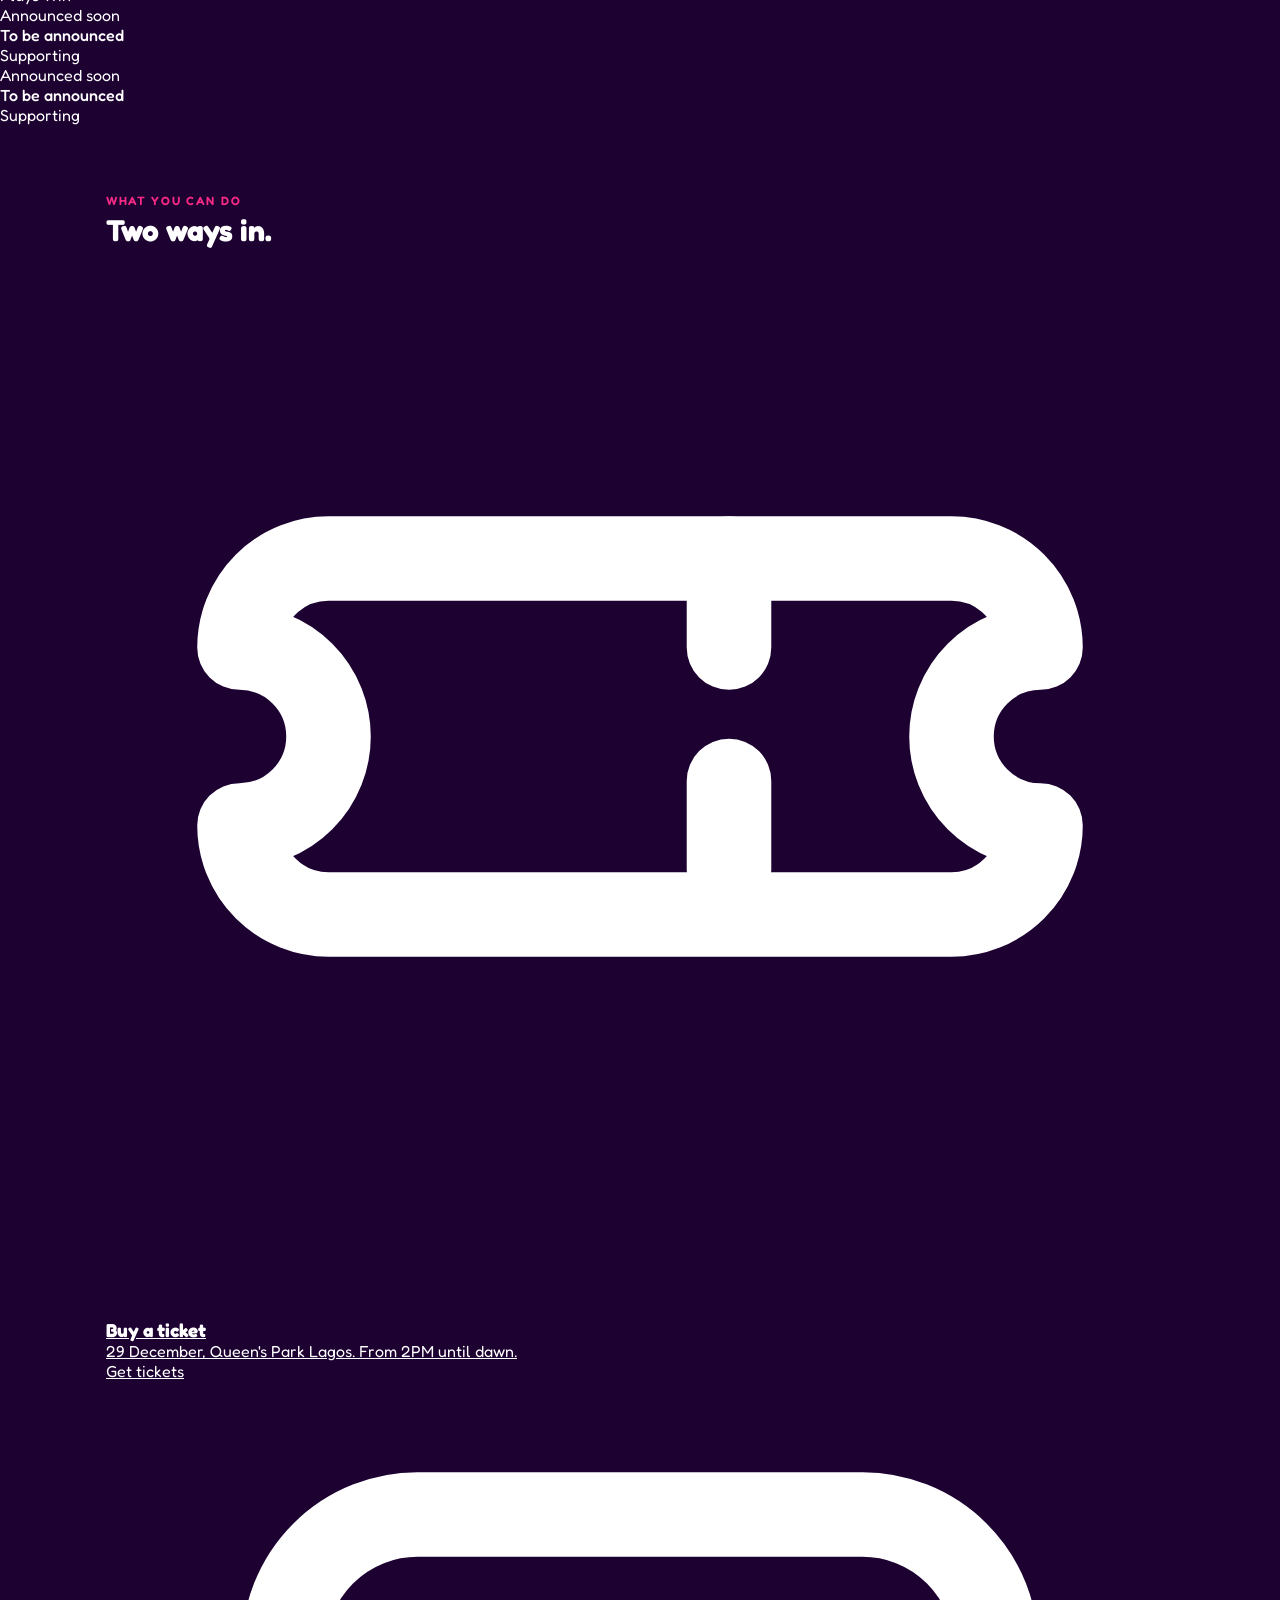
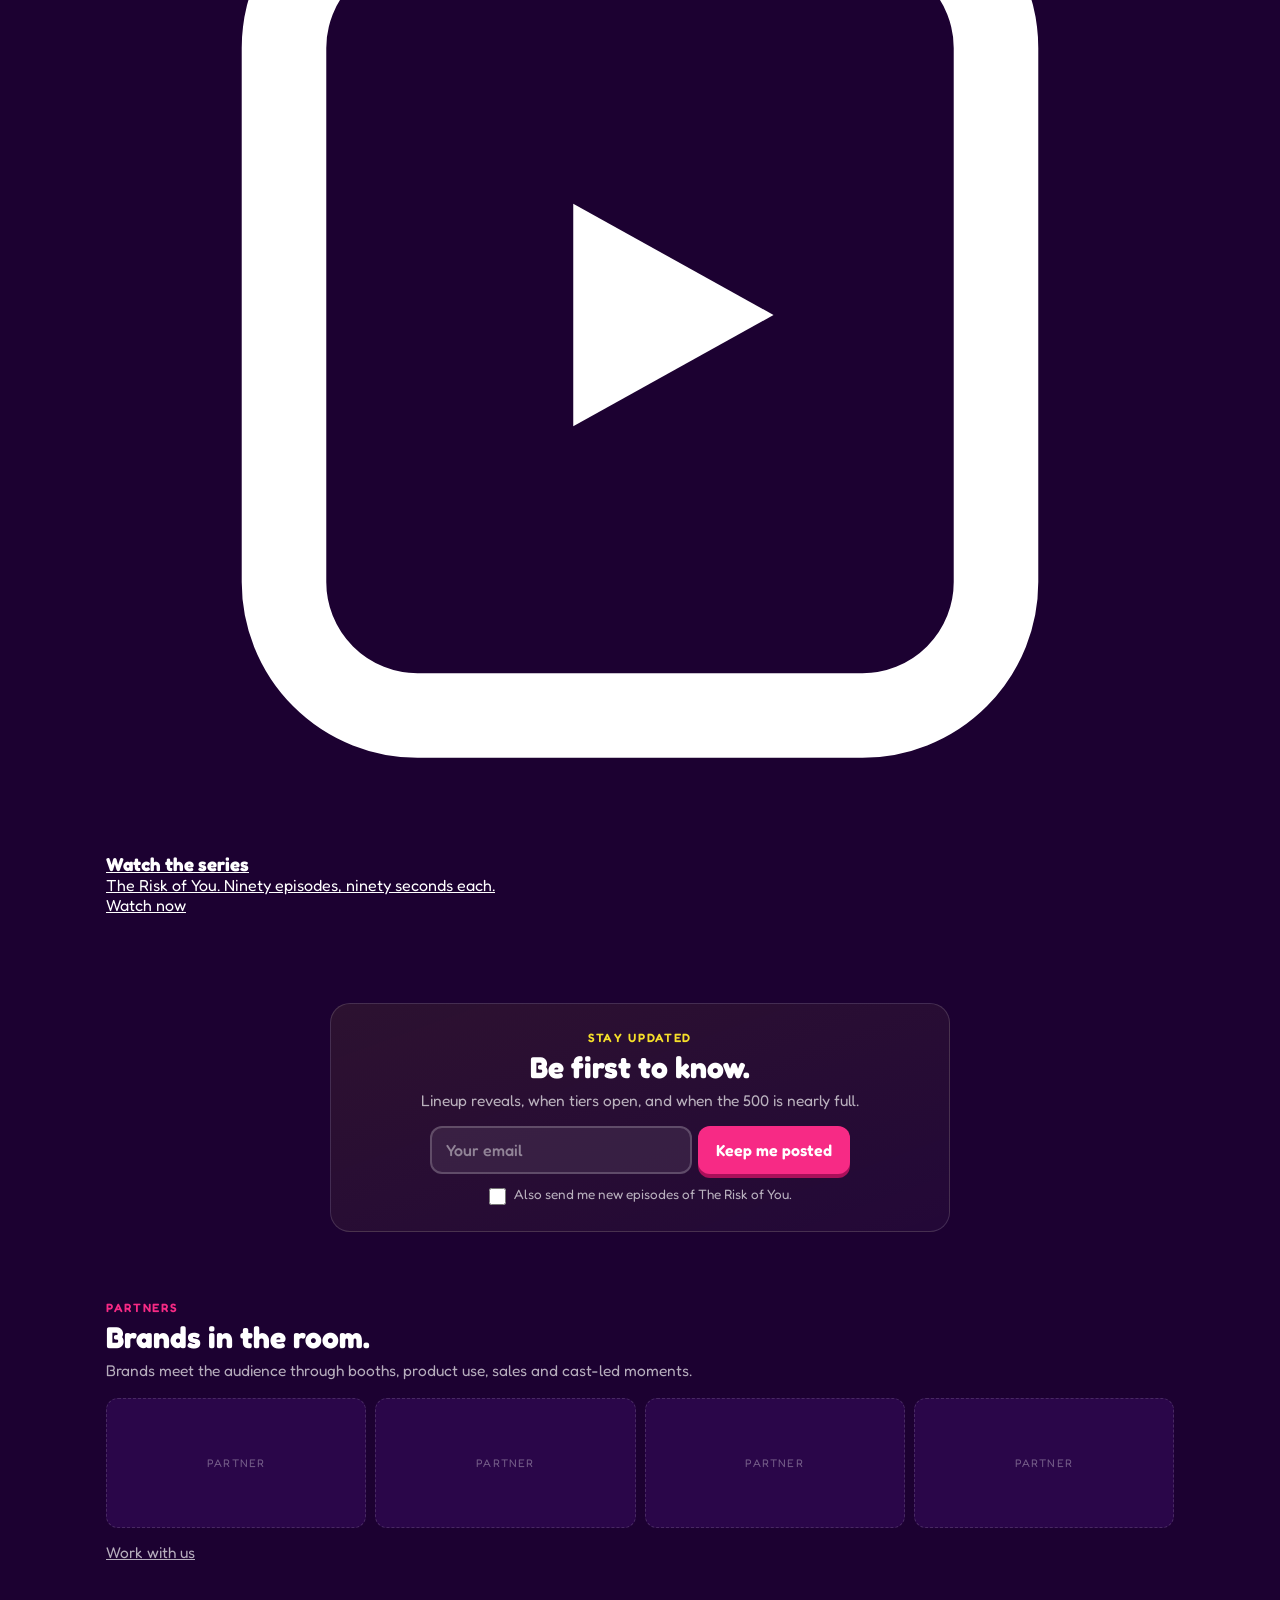
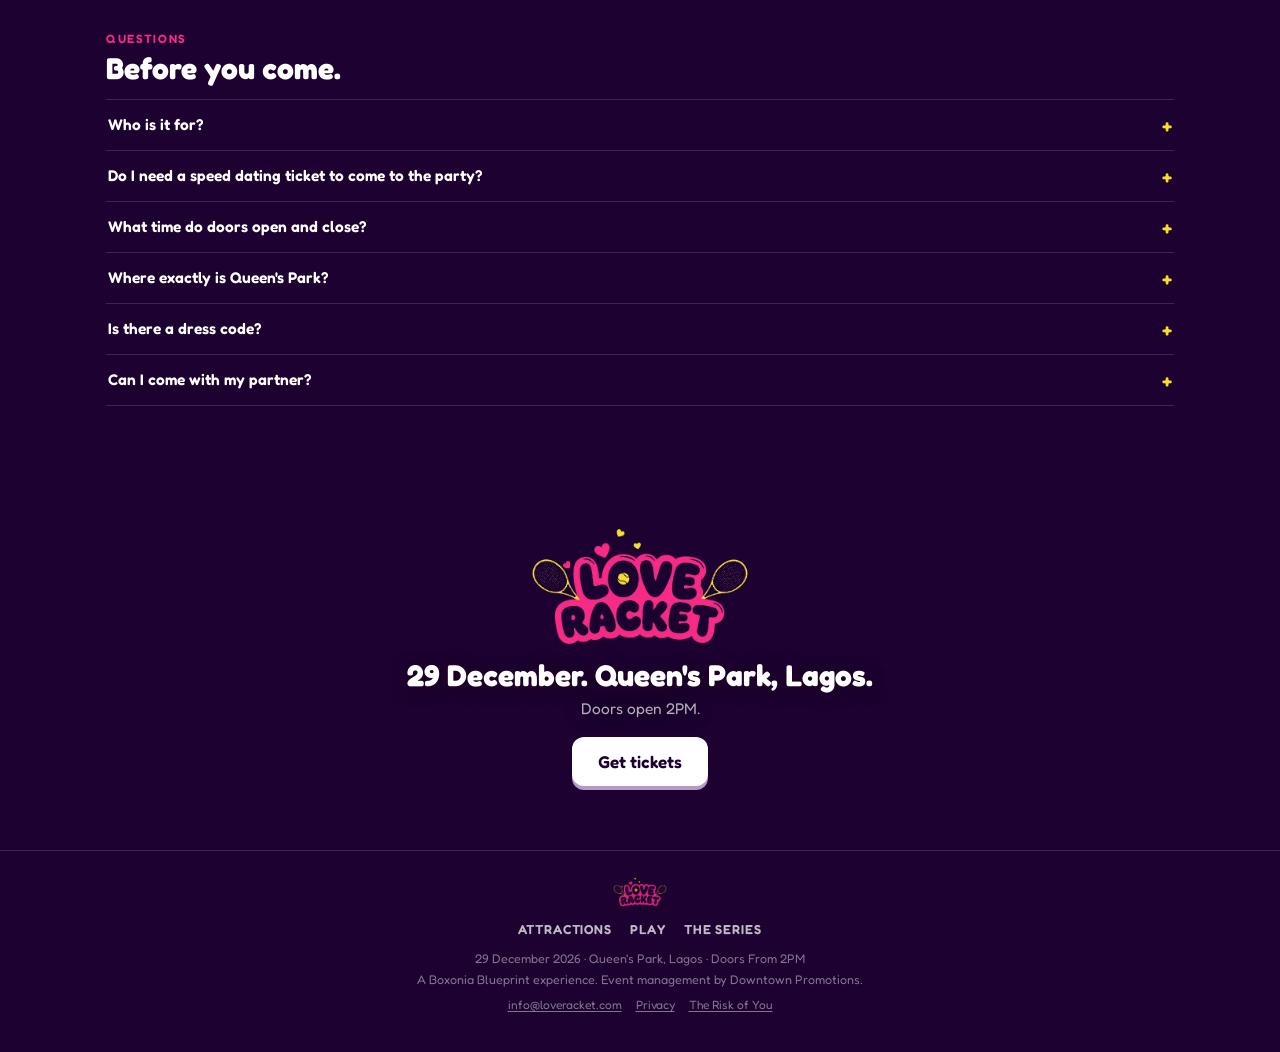
==== commit 03b3fe8e: "Update index.html" ====
--- a/index.html
+++ b/index.html
@@ -27,7 +27,6 @@
 <header class="nav" id="nav"></header>
 
 <main id="home">
-
   <!-- PARTY HERO -->
   <section class="hero">
     <div class="shot" aria-hidden="true"><img src="assets/hero-court.jpg" alt=""></div>
@@ -56,23 +55,14 @@
     </div>
   </section>
 
-  <!-- THE DAY -->
-  <section class="sec" id="attractions" style="padding-top:20px">
-    <div class="wrap">
-      <div class="st">Side attractions</div>
-      <div class="sh">How the day goes.</div>
-      <div class="day">
-        <div class="card play"><div class="tm">FIRST</div><h3>Games</h3><p>Tennis. Padel. The Dare Wall. Games to break the ice.</p><a class="jump" href="#court">Warm up now, play the game</a><span class="big">01</span></div>
-        <div class="card"><div class="tm">THEN</div><h3>Speed dating</h3><p>Curated and intentional. Where the falling begins.</p><span class="big">02</span></div>
-        <div class="card"><div class="tm">AFTER THAT</div><h3>Party into the night</h3><p>The doors open wider, and the music runs late.</p><span class="big">03</span></div>
-      </div>
-    </div>
-  </section>
-
-  <!-- SCALE BAND -->
-  <section class="band">
-    <img src="assets/court-band.jpg" alt="Two guests on the court at Love Racket">
-    <div class="bt">
+
+  <!-- ABOUT -->
+  <section class="sec flush" id="about" style="padding-top:34px">
+    <div class="wrap">
+      <div class="st">About</div>
+      <div class="sh">A Love Racket.</div>
+      <p class="sp lede">An experiential event from <b>The Risk of You</b>, the vertical drama starring Ramsey Nouah. On 29 December, 500 singles meet over tennis, games and speed dating. Then 5,000 more arrive, and the night turns into a party.</p>
+      <p class="sp">Built for people who would rather meet someone across a court than across an app.</p>
       <div class="nums2">
         <div><b>500</b><span>speed dating guests</span></div>
         <div><b>5,000+</b><span>party target</span></div>
@@ -81,8 +71,42 @@
     </div>
   </section>
 
-  <!-- LINEUP: removed while the lineup is still private. The .acts and .act
-       styles stay in lr.css, so pasting this block back is the only step. -->
+  <!-- HOW THE DAY GOES -->
+  <section class="sec" id="attractions">
+    <div class="wrap">
+      <div class="st">Side attractions</div>
+      <div class="sh">How the day goes.</div>
+      <p class="sp">One night, three acts. Each one opens as the last one closes.</p>
+
+      <ol class="flow" id="flow">
+        <li class="step">
+          <span class="dot" aria-hidden="true"><b>01</b></span>
+          <div class="bd">
+            <span class="when">2PM &middot; doors open</span>
+            <h3>Play first</h3>
+            <p>Tennis. Padel. The Dare Wall. Games designed to break the ice before the real connections start.</p>
+            <a class="jump" href="#court">Warm up now, play the game</a>
+          </div>
+        </li>
+        <li class="step">
+          <span class="dot" aria-hidden="true"><b>02</b></span>
+          <div class="bd">
+            <span class="when">5PM to 8PM &middot; 500 singles</span>
+            <h3>Speed dating</h3>
+            <p>Curated and intentional. The tennis icebreakers, the tables, the Dare Wall. This is where the falling begins.</p>
+          </div>
+        </li>
+        <li class="step">
+          <span class="dot" aria-hidden="true"><b>03</b></span>
+          <div class="bd">
+            <span class="when">9PM to 5AM &middot; 5,000+ guests</span>
+            <h3>The party</h3>
+            <p>The doors open wider and the music runs late. The 500 become the inner circle. The 5,000 become the moment.</p>
+          </div>
+        </li>
+      </ol>
+    </div>
+  </section>
 
   <!-- THE GAME -->
   <section class="sec playsec" id="play">
@@ -140,6 +164,7 @@
       <div class="st">The story behind the event</div>
       <div class="sh">The Risk of You</div>
       <div class="troy">
+        <div class="pic"><img src="assets/troy-still.jpg" alt="The Risk of You"></div>
         <div class="t">
           <p>When Win, a flirty 25 year old tennis player, bets she can make Kunle, a stoic 50 year old widower, fall for her, she doesn't expect to fall first. Or to discover he's her estranged father's business partner.</p>
           <div class="nums">
@@ -152,85 +177,47 @@
             <a class="btn troy-link" href="#">Watch the series</a>
           </div>
         </div>
-        <div class="pic"><img src="assets/troy-still.jpg" alt="The Risk of You"></div>
-      </div>
-
-      <!-- CAST -->
-      <div class="st" style="margin-top:40px">The cast</div>
+      </div>
+    </div>
+  </section>
+
+  <!-- CAST -->
+  <section class="sec" id="cast" style="padding-top:12px">
+    <div class="wrap">
+      <div class="st">The cast</div>
       <div class="sh">The cast will be there.</div>
-
-      <div class="lead">
+      <p class="sp">The people you have been watching for ninety seconds a day, on the court on 29 December.</p>
+    </div>
+    <div class="castrail" id="castrail">
+      <div class="cm">
         <div class="ph"><img src="assets/ramsey.jpg" alt="Ramsey Nouah"></div>
-        <div class="lt">
-          <div class="nm">Ramsey Nouah</div>
-          <div class="rl">Plays Kunle</div>
-          <p>The stoic 50 year old widower at the centre of the story, on the court on 29 December.</p>
-        </div>
-      </div>
-
-      <p class="sp" style="margin-top:14px">More of the cast announced before the night.</p>
-    </div>
-  </section>
-
-  <!-- ====================================================================
-       LINEUP. Commented out because you said the lineup is still private.
-       The photos are already in assets/. To publish it, delete this
-       opening comment line and the closing one at the bottom of the block.
-       ==================================================================
-
-  <!~~ LINEUP. HOLD: stays commented out until Femi says the lineup is public. ~~>
-  <section class="sec" id="lineup" style="padding-top:28px">
-    <div class="wrap">
-      <div class="st">Live on the night</div>
-      <div class="sh">Lineup and appearances.</div>
-      <p class="sp">Live music, DJ sets and experiential activities across the day and night.</p>
-      <div class="cast" style="margin-top:18px">
-        <div class="mem"><div class="ph"><img src="assets/cast-chike.jpg" alt="Chike"></div><div class="nm">Chike</div><div class="rl">Live performance</div></div>
-        <div class="mem"><div class="ph"><img src="assets/cast-oxlade.jpg" alt="Oxlade"></div><div class="nm">Oxlade</div><div class="rl">Live performance</div></div>
-        <div class="mem"><div class="ph"><img src="assets/cast-lax.jpg" alt="L.A.X"></div><div class="nm">L.A.X</div><div class="rl">Live performance</div></div>
-        <div class="mem"><div class="ph"><img src="assets/cast-osas.jpg" alt="Osas Virtuosi"></div><div class="nm">Osas Virtuosi</div><div class="rl">Speed dating host</div></div>
-      </div>
-    </div>
-  </section>
-
-  -->
-
-  <!-- ROAD TO -->
-  <section class="sec" id="road" style="padding-top:12px">
-    <div class="wrap">
-      <div class="st">Road to 29 December</div>
-      <div class="sh">What happens between now and the night.</div>
-      <ol class="road">
-        <li><span class="when">Now</span><b>Episodes drop</b><i>90 of them, 90 seconds each, on TikTok and Reels.</i></li>
-        <li><span class="when">27 Dec, 12 noon</span><b>The board closes</b><i>Top 5 on the Love Racket game win a huge prize.</i></li>
-        <li class="last"><span class="when">29 Dec, from 2PM</span><b>A Love Racket</b><i>Queen's Park, Lagos. Tennis, speed dating, then the party.</i></li>
-      </ol>
-    </div>
-  </section>
-
-  <!-- PARTNERS -->
-  <section class="sec" id="partners" style="padding-top:12px">
-    <div class="wrap">
-      <div class="st">Partners</div>
-      <div class="sh">Brands in the room.</div>
-      <p class="sp">Brands meet the audience through booths, product use, sales and cast-led moments.</p>
-      <div class="plogos"><span>Partner</span><span>Partner</span><span>Partner</span><span>Partner</span></div>
-      <p class="sp" style="margin-top:14px"><a class="jump" href="mailto:info@loveracket.co">Work with us</a></p>
-    </div>
-  </section>
-
-  <!-- FAQ -->
-  <section class="sec" id="faq" style="padding-top:12px">
-    <div class="wrap">
-      <div class="st">Questions</div>
-      <div class="sh">Before you come.</div>
-      <div class="faq">
-        <details><summary>Who is it for?</summary><p>Answer needed.</p></details>
-        <details><summary>Do I need a speed dating ticket to come to the party?</summary><p>Answer needed.</p></details>
-        <details><summary>What time do doors open and close?</summary><p>Answer needed.</p></details>
-        <details><summary>Where exactly is Queen's Park?</summary><p>Answer needed.</p></details>
-        <details><summary>Is there a dress code?</summary><p>Answer needed.</p></details>
-        <details><summary>Can I come with my partner?</summary><p>Answer needed.</p></details>
+        <div class="nm">Ramsey Nouah</div>
+        <div class="rl">Plays Kunle</div>
+      </div>
+      <div class="cm soon"><div class="ph"><span>Announced soon</span></div><div class="nm">To be announced</div><div class="rl">Plays Win</div></div>
+      <div class="cm soon"><div class="ph"><span>Announced soon</span></div><div class="nm">To be announced</div><div class="rl">Supporting</div></div>
+      <div class="cm soon"><div class="ph"><span>Announced soon</span></div><div class="nm">To be announced</div><div class="rl">Supporting</div></div>
+    </div>
+  </section>
+
+  <!-- WHAT YOU CAN DO -->
+  <section class="sec" id="next" style="padding-top:12px">
+    <div class="wrap">
+      <div class="st">What you can do</div>
+      <div class="sh">Two ways in.</div>
+      <div class="two">
+        <a class="opt tix-link" href="#">
+          <span class="ic" aria-hidden="true"><svg viewBox="0 0 24 24" fill="none" stroke="currentColor" stroke-width="1.9" stroke-linecap="round" stroke-linejoin="round"><path d="M3 9a2 2 0 0 1 2-2h14a2 2 0 0 1 2 2 2 2 0 0 0 0 4 2 2 0 0 1-2 2H5a2 2 0 0 1-2-2 2 2 0 0 0 0-4z"/><path d="M14 7v10" stroke-dasharray="2 3"/></svg></span>
+          <h3>Buy a ticket</h3>
+          <p>29 December, Queen's Park Lagos. From 2PM until dawn.</p>
+          <span class="go">Get tickets</span>
+        </a>
+        <a class="opt troy-link" href="#">
+          <span class="ic" aria-hidden="true"><svg viewBox="0 0 24 24" fill="none" stroke="currentColor" stroke-width="1.9" stroke-linecap="round" stroke-linejoin="round"><rect x="4" y="3" width="16" height="18" rx="3"/><path d="M10.5 9.5 15 12l-4.5 2.5z" fill="currentColor" stroke="none"/></svg></span>
+          <h3>Watch the series</h3>
+          <p>The Risk of You. Ninety episodes, ninety seconds each.</p>
+          <span class="go">Watch now</span>
+        </a>
       </div>
     </div>
   </section>
@@ -239,9 +226,9 @@
   <section class="sec" style="padding-top:12px">
     <div class="wrap">
       <div class="news">
-        <div class="st" style="color:var(--yellow)">Newsletter</div>
-        <div class="sh">Subscribe to our newsletter.</div>
-        <p class="sp">Give us your email for updates, lineup reveals and other fun stuff.</p>
+        <div class="st" style="color:var(--yellow)">Stay updated</div>
+        <div class="sh">Be first to know.</div>
+        <p class="sp">Lineup reveals, when tiers open, and when the 500 is nearly full.</p>
         <form id="news" novalidate>
           <input type="text" name="company" tabindex="-1" autocomplete="off" aria-hidden="true" style="position:absolute;left:-9999px">
           <label for="nemail" style="position:absolute;left:-9999px">Email</label>
@@ -256,6 +243,52 @@
     </div>
   </section>
 
+  <!-- PARTNERS -->
+  <section class="sec" id="partners" style="padding-top:12px">
+    <div class="wrap">
+      <div class="st">Partners</div>
+      <div class="sh">Brands in the room.</div>
+      <p class="sp">Brands meet the audience through booths, product use, sales and cast-led moments.</p>
+      <div class="plogos"><span>Partner</span><span>Partner</span><span>Partner</span><span>Partner</span></div>
+      <p class="sp" style="margin-top:14px"><a class="jump" href="mailto:info@loveracket.co">Work with us</a></p>
+    </div>
+  </section>
+
+  <!-- QUESTIONS -->
+  <section class="sec" id="faq" style="padding-top:12px">
+    <div class="wrap">
+      <div class="st">Questions</div>
+      <div class="sh">Before you come.</div>
+      <div class="faq">
+        <details><summary>Who is it for?</summary><p>Answer needed.</p></details>
+        <details><summary>Do I need a speed dating ticket to come to the party?</summary><p>Answer needed.</p></details>
+        <details><summary>What time do doors open and close?</summary><p>Answer needed.</p></details>
+        <details><summary>Where exactly is Queen's Park?</summary><p>Answer needed.</p></details>
+        <details><summary>Is there a dress code?</summary><p>Answer needed.</p></details>
+        <details><summary>Can I come with my partner?</summary><p>Answer needed.</p></details>
+      </div>
+    </div>
+  </section>
+
+  <!-- ====================================================================
+       ROAD TO 29 DECEMBER. Taken out of the flow because it was not in the
+       running order you gave me. Paste it back anywhere and it works: the
+       .road styles are still in lr.css.
+       ==================================================================
+
+  <section class="sec" id="road" style="padding-top:12px">
+    <div class="wrap">
+      <div class="st">Road to 29 December</div>
+      <div class="sh">What happens between now and the night.</div>
+      <ol class="road">
+        <li><span class="when">Now</span><b>Episodes drop</b><i>90 of them, 90 seconds each, on TikTok and Reels.</i></li>
+        <li><span class="when">27 Dec, 12 noon</span><b>The board closes</b><i>Top 5 on the Love Racket game win a huge prize.</i></li>
+        <li class="last"><span class="when">29 Dec, from 2PM</span><b>A Love Racket</b><i>Queen's Park, Lagos. Tennis, speed dating, then the party.</i></li>
+      </ol>
+    </div>
+  </section>
+  -->
+
   <!-- TICKETS -->
   <section class="tix feltbg" id="tickets">
     <div class="wrap">
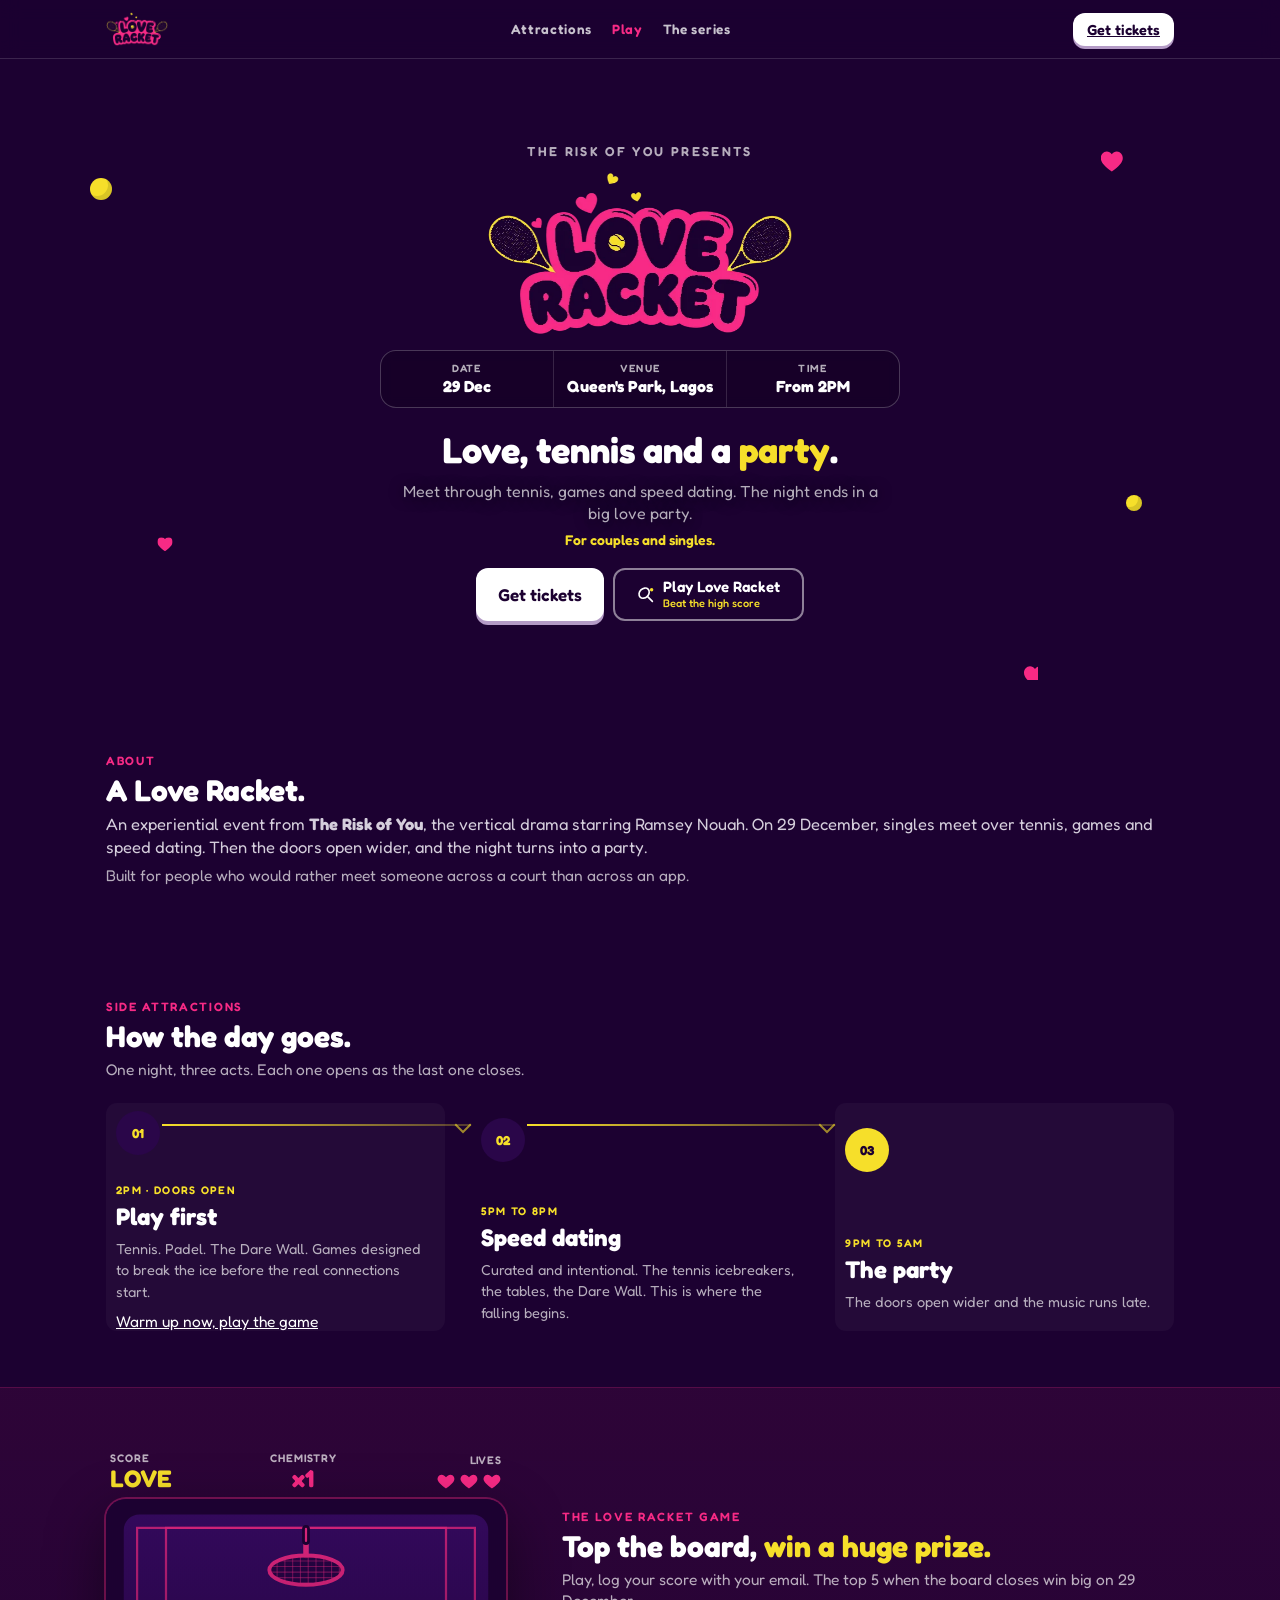
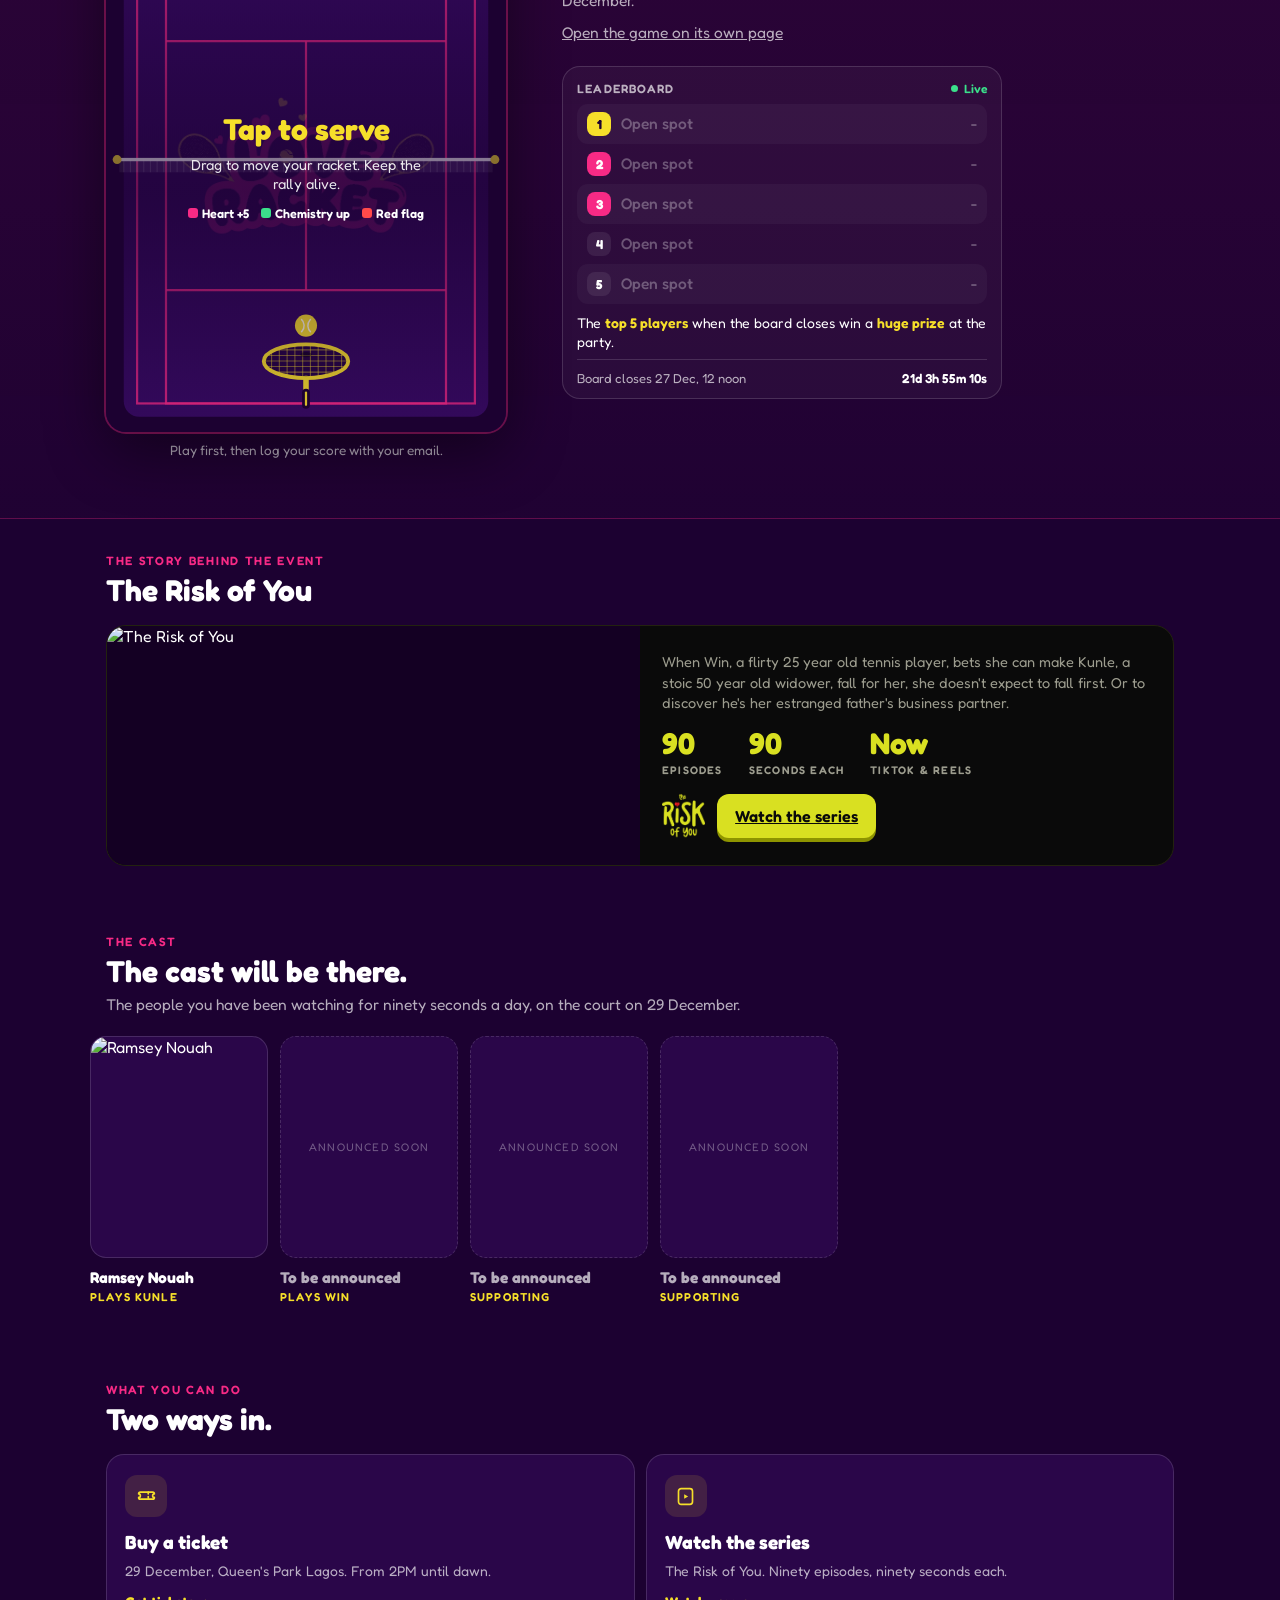
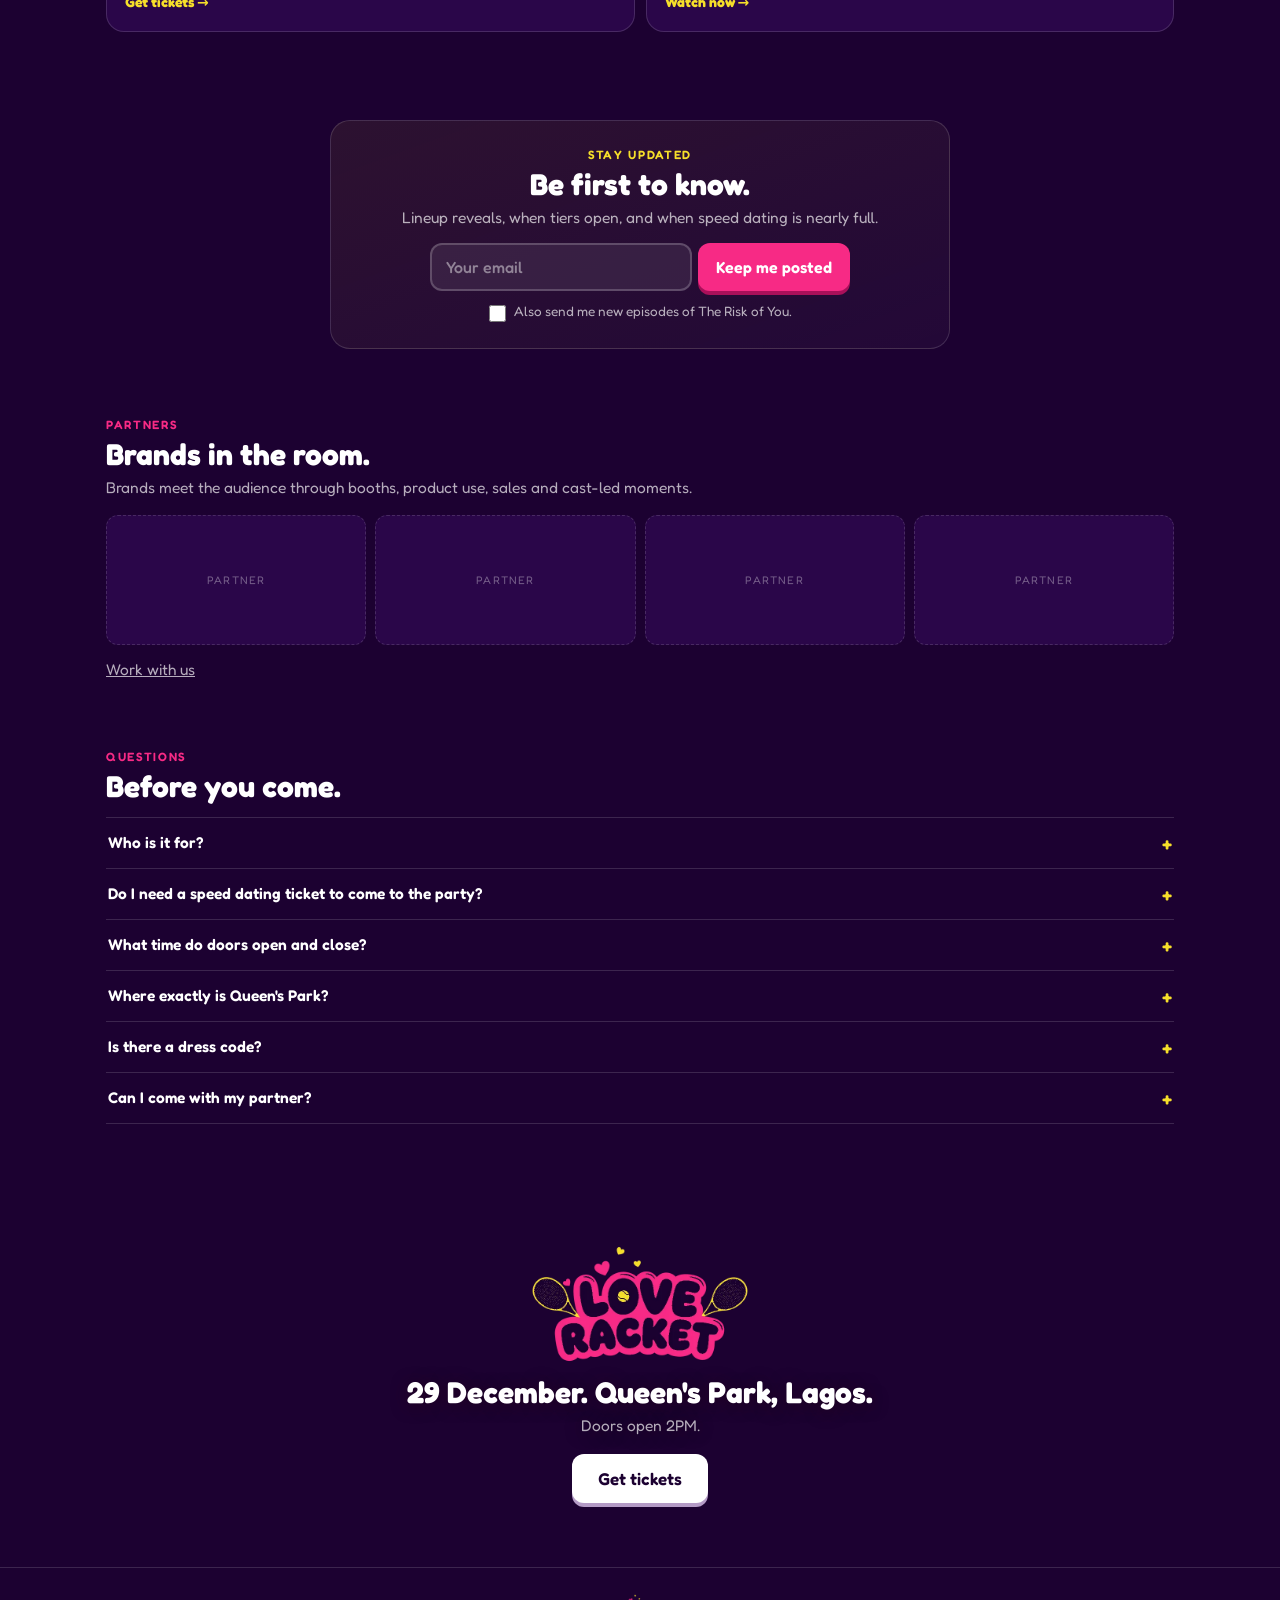
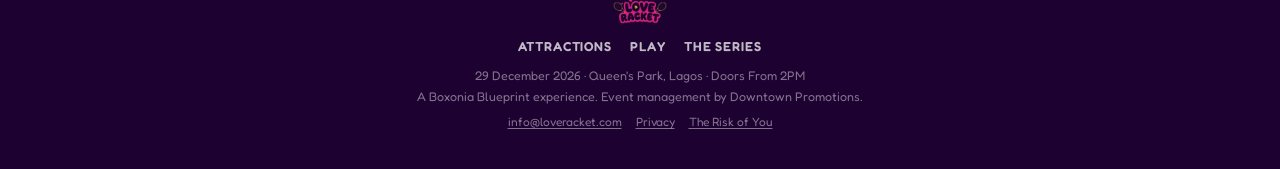
==== commit fdc78d11: "Update index.html" ====
--- a/index.html
+++ b/index.html
@@ -61,13 +61,8 @@
     <div class="wrap">
       <div class="st">About</div>
       <div class="sh">A Love Racket.</div>
-      <p class="sp lede">An experiential event from <b>The Risk of You</b>, the vertical drama starring Ramsey Nouah. On 29 December, 500 singles meet over tennis, games and speed dating. Then 5,000 more arrive, and the night turns into a party.</p>
+      <p class="sp lede">An experiential event from <b>The Risk of You</b>, the vertical drama starring Ramsey Nouah. On 29 December, singles meet over tennis, games and speed dating. Then the doors open wider, and the night turns into a party.</p>
       <p class="sp">Built for people who would rather meet someone across a court than across an app.</p>
-      <div class="nums2">
-        <div><b>500</b><span>speed dating guests</span></div>
-        <div><b>5,000+</b><span>party target</span></div>
-        <div><b>2PM</b><span>till dawn</span></div>
-      </div>
     </div>
   </section>
 
@@ -91,7 +86,7 @@
         <li class="step">
           <span class="dot" aria-hidden="true"><b>02</b></span>
           <div class="bd">
-            <span class="when">5PM to 8PM &middot; 500 singles</span>
+            <span class="when">5PM to 8PM</span>
             <h3>Speed dating</h3>
             <p>Curated and intentional. The tennis icebreakers, the tables, the Dare Wall. This is where the falling begins.</p>
           </div>
@@ -99,9 +94,9 @@
         <li class="step">
           <span class="dot" aria-hidden="true"><b>03</b></span>
           <div class="bd">
-            <span class="when">9PM to 5AM &middot; 5,000+ guests</span>
+            <span class="when">9PM to 5AM</span>
             <h3>The party</h3>
-            <p>The doors open wider and the music runs late. The 500 become the inner circle. The 5,000 become the moment.</p>
+            <p>The doors open wider and the music runs late.</p>
           </div>
         </li>
       </ol>
@@ -228,7 +223,7 @@
       <div class="news">
         <div class="st" style="color:var(--yellow)">Stay updated</div>
         <div class="sh">Be first to know.</div>
-        <p class="sp">Lineup reveals, when tiers open, and when the 500 is nearly full.</p>
+        <p class="sp">Lineup reveals, when tiers open, and when speed dating is nearly full.</p>
         <form id="news" novalidate>
           <input type="text" name="company" tabindex="-1" autocomplete="off" aria-hidden="true" style="position:absolute;left:-9999px">
           <label for="nemail" style="position:absolute;left:-9999px">Email</label>
@@ -307,7 +302,7 @@
   <div class="box">
     <div class="ic" aria-hidden="true"><svg width="26" height="26" viewBox="0 0 24 24" fill="none" stroke="#1C0131" stroke-width="3" stroke-linecap="round" stroke-linejoin="round"><path d="M4 12.5 9.5 18 20 6.5"/></svg></div>
     <h3 id="layerT">You are on the list</h3>
-    <p>We email when tiers open and when the 500 is close to full.</p>
+    <p>We email when tiers open and when speed dating is close to full.</p>
     <button class="btn y" type="button">Back to the party</button>
     <button class="x" type="button">Close</button>
   </div>
--- a/css/lr.css
+++ b/css/lr.css
@@ -417,3 +417,102 @@
 .feltbg::after{content:"";position:absolute;inset:0;background:linear-gradient(180deg,rgba(28,1,49,.40),rgba(28,1,49,.58))}
 .feltbg .wrap{position:relative;z-index:2}
 .feltbg .sh,.feltbg .sp{text-shadow:0 2px 16px rgba(40,0,24,.6)}
+
+/* ═══ homepage restructure ═════════════════════════════════════════ */
+
+/* the logo comes down another 12%, and the photo behind the hero is
+   blurred so the type sitting on it is readable rather than competing
+   with the detail in the picture */
+.hero .logo{width:min(310px,56vw)}
+.hero .shot img{filter:blur(13px) saturate(1.1); transform:scale(1.14)}
+.hero .shot::after{background:
+  radial-gradient(120% 80% at 50% 18%, rgba(28,1,49,.30), rgba(28,1,49,.78) 58%),
+  linear-gradient(180deg, rgba(28,1,49,.72) 0%, rgba(28,1,49,.58) 34%, rgba(28,1,49,.80) 70%, rgba(28,1,49,.97) 90%, var(--bg) 100%)}
+
+.sec.flush{border-top:0}
+.lede{font-size:16.5px; color:#D5CEDC}
+#about .nums2{margin-top:22px; padding:16px 0; border-top:1px solid var(--line); border-bottom:1px solid var(--line)}
+#about .nums2 b{color:var(--yellow)}
+
+/* ── how the day goes: three acts joined by a line that draws itself ──
+   The connector is a pseudo element on each step, scaled from 0 as the
+   step comes into view, so scrolling pulls the arrow from one act to the
+   next. With JS off, or reduced motion on, every step is simply visible. */
+.flow{list-style:none; margin:22px 0 0; padding:0; counter-reset:none}
+.step{position:relative; display:grid; grid-template-columns:44px 1fr; gap:14px; padding-bottom:30px}
+.step:last-child{padding-bottom:0}
+.step .dot{position:relative; z-index:2; width:44px; height:44px; border-radius:50%;
+  display:grid; place-items:center; background:var(--bg2); border:1.5px solid var(--line2);
+  font-size:13px; font-weight:700; color:var(--yellow)}
+.step:last-child .dot{background:var(--yellow); border-color:var(--yellow); color:#1C0131}
+/* the connector */
+.step:not(:last-child)::before{content:""; position:absolute; left:21px; top:46px; bottom:10px; width:2px;
+  background:linear-gradient(180deg, var(--yellow), rgba(246,223,42,.25));
+  transform:scaleY(0); transform-origin:top; transition:transform .55s ease .05s}
+/* the arrowhead */
+.step:not(:last-child)::after{content:""; position:absolute; left:16px; bottom:4px; width:10px; height:10px;
+  border-right:2px solid rgba(246,223,42,.6); border-bottom:2px solid rgba(246,223,42,.6);
+  transform:rotate(45deg) scale(0); transition:transform .3s ease .5s}
+.step.in::before{transform:scaleY(1)}
+.step.in::after{transform:rotate(45deg) scale(1)}
+.step .bd{opacity:0; transform:translateY(12px); transition:opacity .5s ease, transform .5s ease}
+.step.in .bd{opacity:1; transform:none}
+.step .when{display:block; font-size:11px; font-weight:600; letter-spacing:.12em; text-transform:uppercase; color:var(--yellow)}
+.step h3{font-size:clamp(19px,4.6vw,24px); font-weight:700; margin:5px 0 0}
+.step p{font-size:14.5px; color:var(--muted); margin:7px 0 0; line-height:1.5}
+.step .jump{display:inline-block; margin-top:9px}
+@media (prefers-reduced-motion:reduce){
+  .step .bd{opacity:1; transform:none}
+  .step::before{transform:scaleY(1)} .step::after{transform:rotate(45deg) scale(1)}
+}
+@media (min-width:860px){
+  .flow{display:grid; grid-template-columns:repeat(3,1fr); gap:26px}
+  .step{grid-template-columns:1fr; padding-bottom:0}
+  .step .dot{margin-bottom:14px}
+  .step:not(:last-child)::before{left:56px; right:-26px; top:21px; bottom:auto; width:auto; height:2px;
+    background:linear-gradient(90deg, var(--yellow), rgba(246,223,42,.25)); transform:scaleX(0); transform-origin:left}
+  .step.in:not(:last-child)::before{transform:scaleX(1)}
+  .step:not(:last-child)::after{left:auto; right:-24px; top:16px; bottom:auto}
+}
+
+/* ── the series still now fills the top of the card ── */
+.troy .pic{aspect-ratio:auto; border-radius:0; border:0; min-height:0; order:-1}
+.troy .pic img{position:absolute; inset:0; object-position:50% 26%}
+@media (max-width:720px){
+  .troy{grid-template-columns:1fr}
+  .troy .pic{position:relative; aspect-ratio:3/2; min-height:0}
+}
+@media (min-width:721px){
+  .troy{grid-template-columns:1fr 1fr}
+  .troy .pic{order:0}
+}
+
+/* ── the cast, sliding left to right ── */
+.castrail{display:flex; gap:12px; overflow-x:auto; scroll-snap-type:x mandatory;
+  margin-top:18px; padding:2px max(16px,env(safe-area-inset-left,0px)) 10px;
+  -webkit-overflow-scrolling:touch; scrollbar-width:none}
+.castrail::-webkit-scrollbar{display:none}
+.cm{flex:0 0 150px; scroll-snap-align:start}
+.cm .ph{aspect-ratio:4/5; border-radius:16px; overflow:hidden; position:relative;
+  background:var(--bg2); border:1px solid var(--line)}
+.cm .ph img{position:absolute; inset:0; width:100%; height:100%; object-fit:cover; object-position:50% 16%}
+.cm.soon .ph{display:grid; place-items:center; border-style:dashed}
+.cm.soon .ph span{font-size:11px; letter-spacing:.11em; text-transform:uppercase; color:rgba(255,255,255,.34)}
+.cm .nm{font-size:15.5px; font-weight:700; margin-top:10px}
+.cm .rl{font-size:11.5px; font-weight:600; letter-spacing:.1em; text-transform:uppercase; color:var(--yellow); margin-top:3px}
+.cm.soon .nm{color:var(--muted)}
+@media (min-width:860px){ .castrail{padding-inline:calc((100vw - min(1100px,100vw - 32px)) / 2)} .cm{flex-basis:178px} }
+
+/* ── two ways in ── */
+.two{display:grid; grid-template-columns:1fr; gap:11px; margin-top:18px}
+@media (min-width:720px){ .two{grid-template-columns:1fr 1fr} }
+.opt{display:block; text-decoration:none; color:inherit; background:var(--bg2);
+  border:1px solid var(--line); border-radius:18px; padding:20px 18px; transition:border-color .15s ease, transform .15s ease}
+.opt:hover{border-color:var(--yellow); transform:translateY(-2px)}
+.opt .ic{display:grid; place-items:center; width:42px; height:42px; border-radius:12px;
+  background:rgba(246,223,42,.12); color:var(--yellow); margin-bottom:13px}
+.opt .ic svg{width:21px; height:21px}
+.opt h3{font-size:19px; font-weight:700; margin:0}
+.opt p{font-size:14px; color:var(--muted); margin:7px 0 0; line-height:1.5}
+.opt .go{display:inline-block; margin-top:12px; font-size:14px; font-weight:700; color:var(--yellow)}
+.opt .go::after{content:" \2192"}
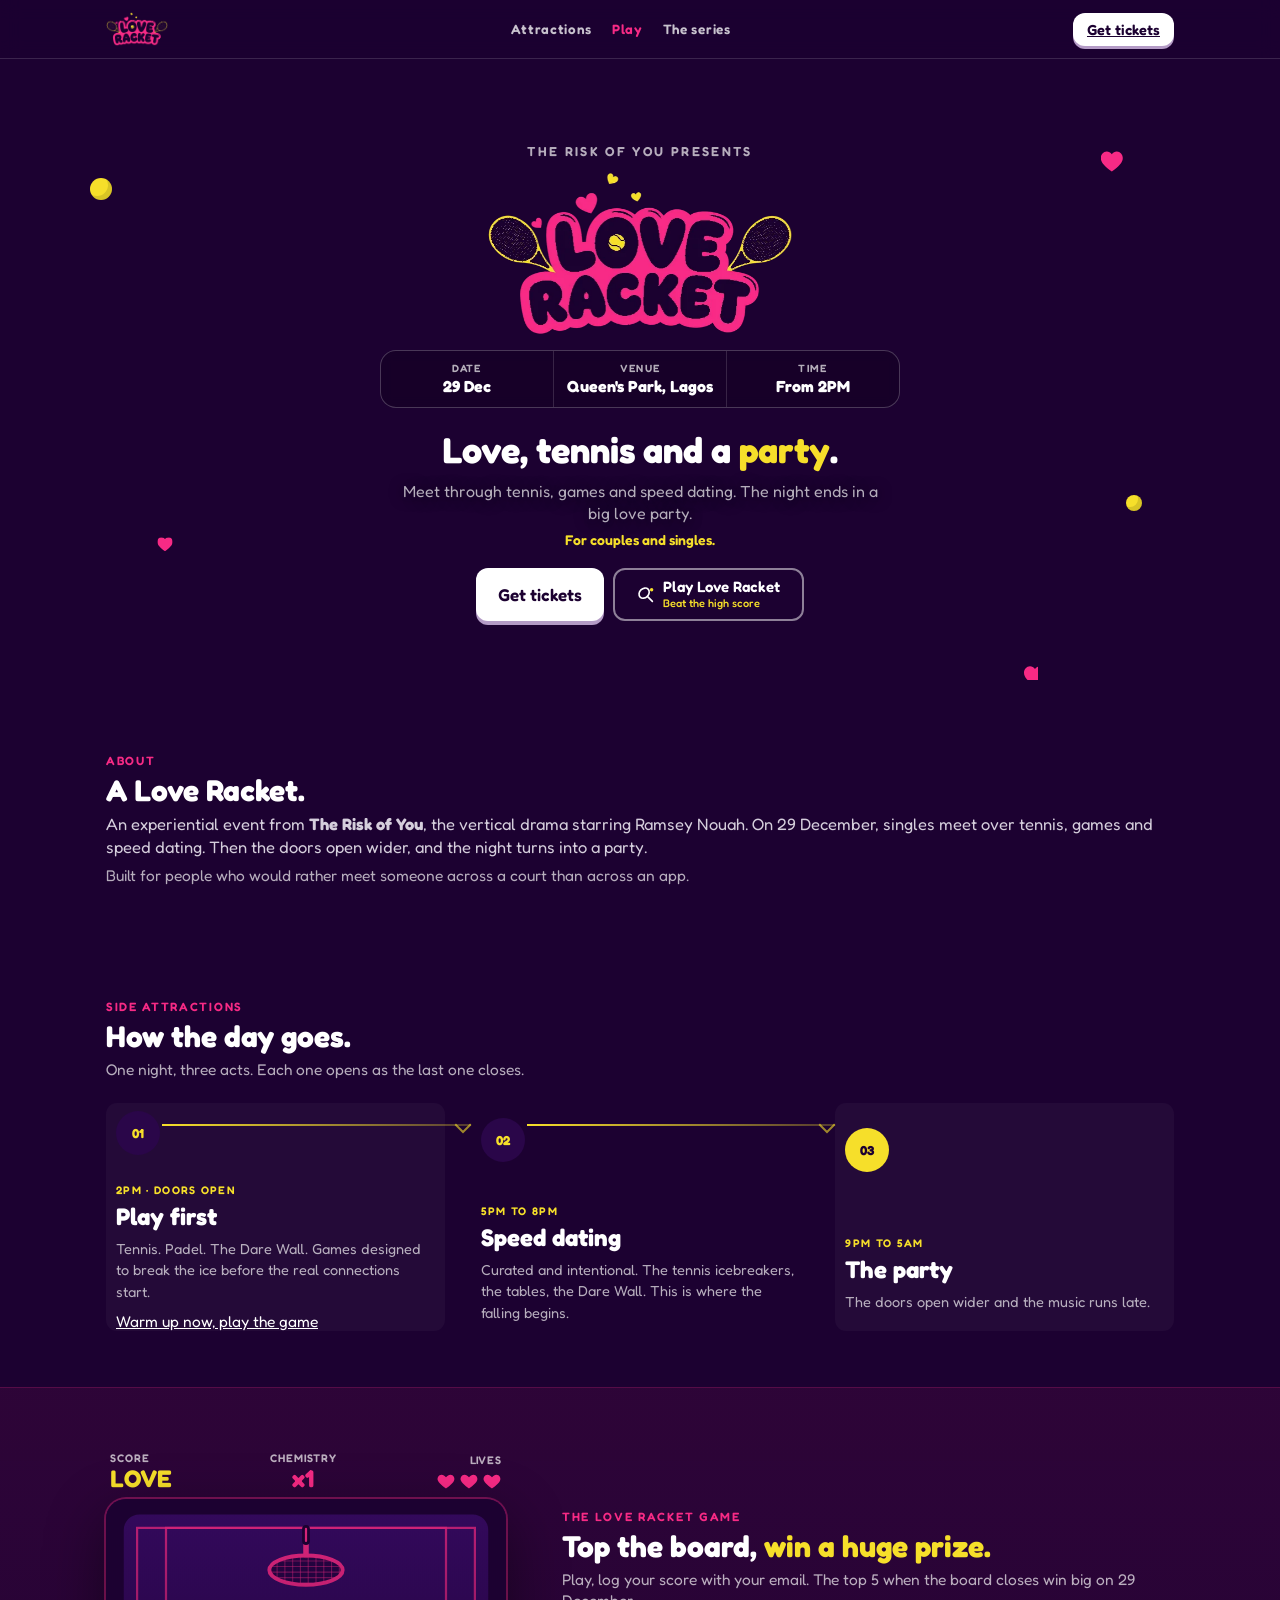
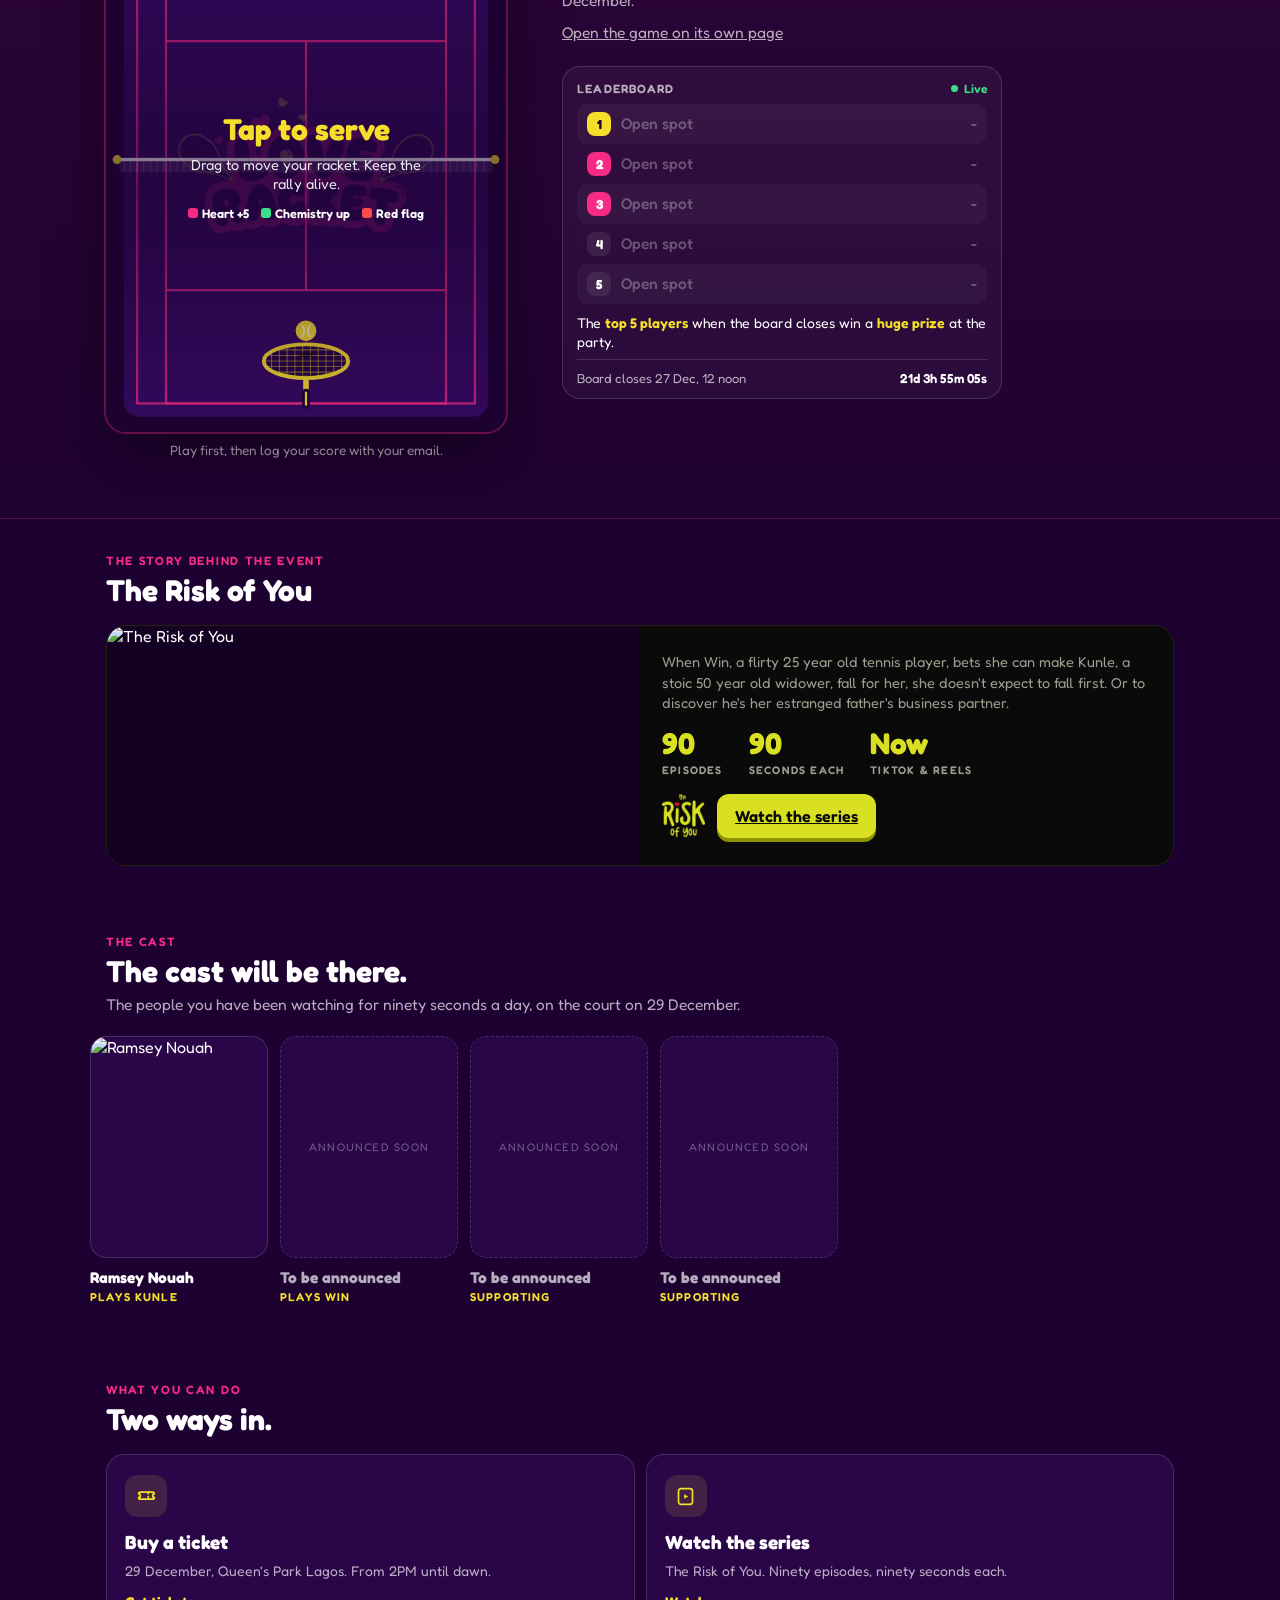
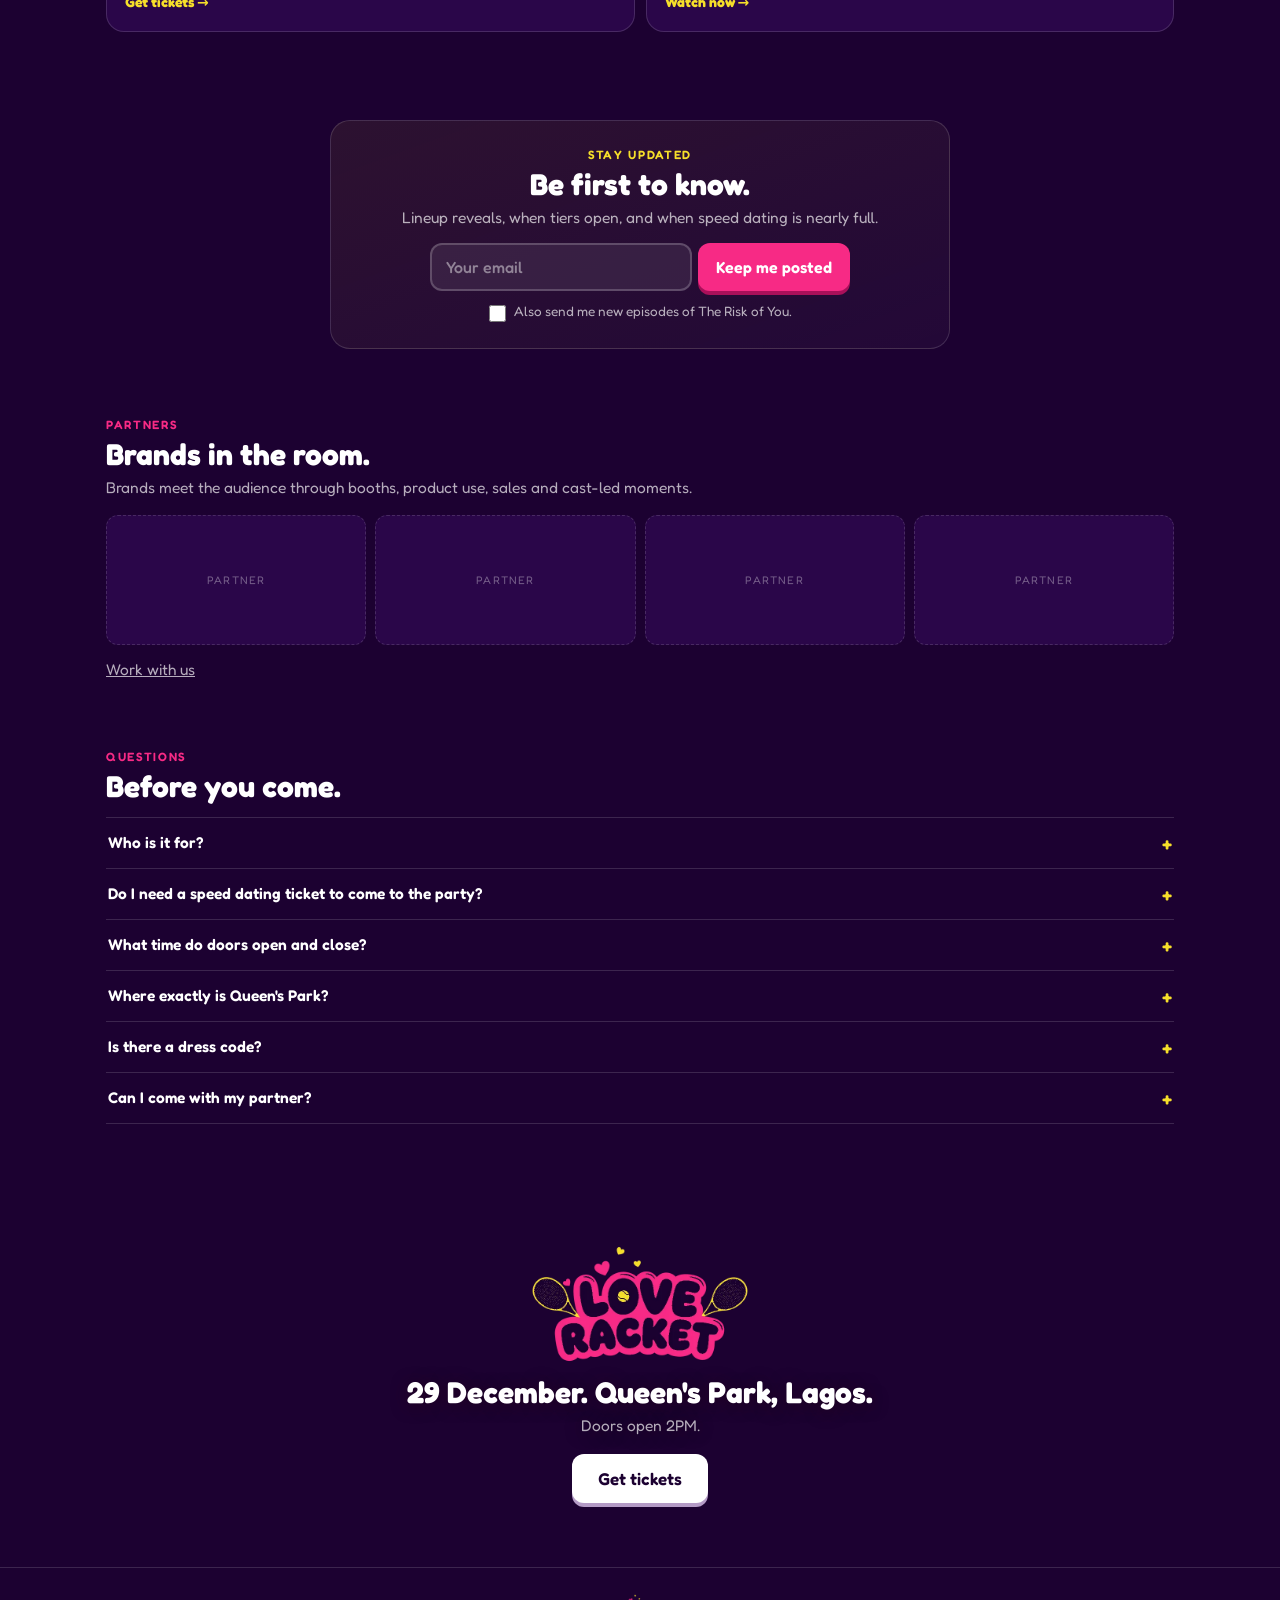
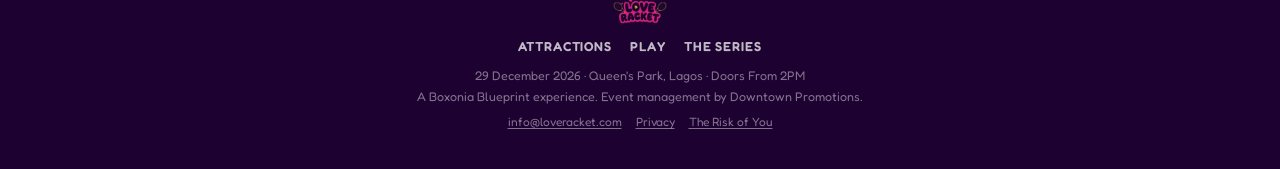
==== commit 09c4f807: "Update index.html" ====
--- a/index.html
+++ b/index.html
@@ -230,8 +230,11 @@
           <input type="email" id="nemail" name="email" placeholder="Your email" autocomplete="email" inputmode="email">
           <button class="btn" type="submit">Keep me posted</button>
         </form>
+        <!-- form="news" ties this to the form above even though it sits
+             outside it. Without it the form never sees the checkbox and
+             the cross opt in is always false. -->
         <label class="chk" for="ncross">
-          <input type="checkbox" id="ncross" name="cross">
+          <input type="checkbox" id="ncross" name="cross" form="news">
           <span>Also send me new episodes of The Risk of You.</span>
         </label>
       </div>
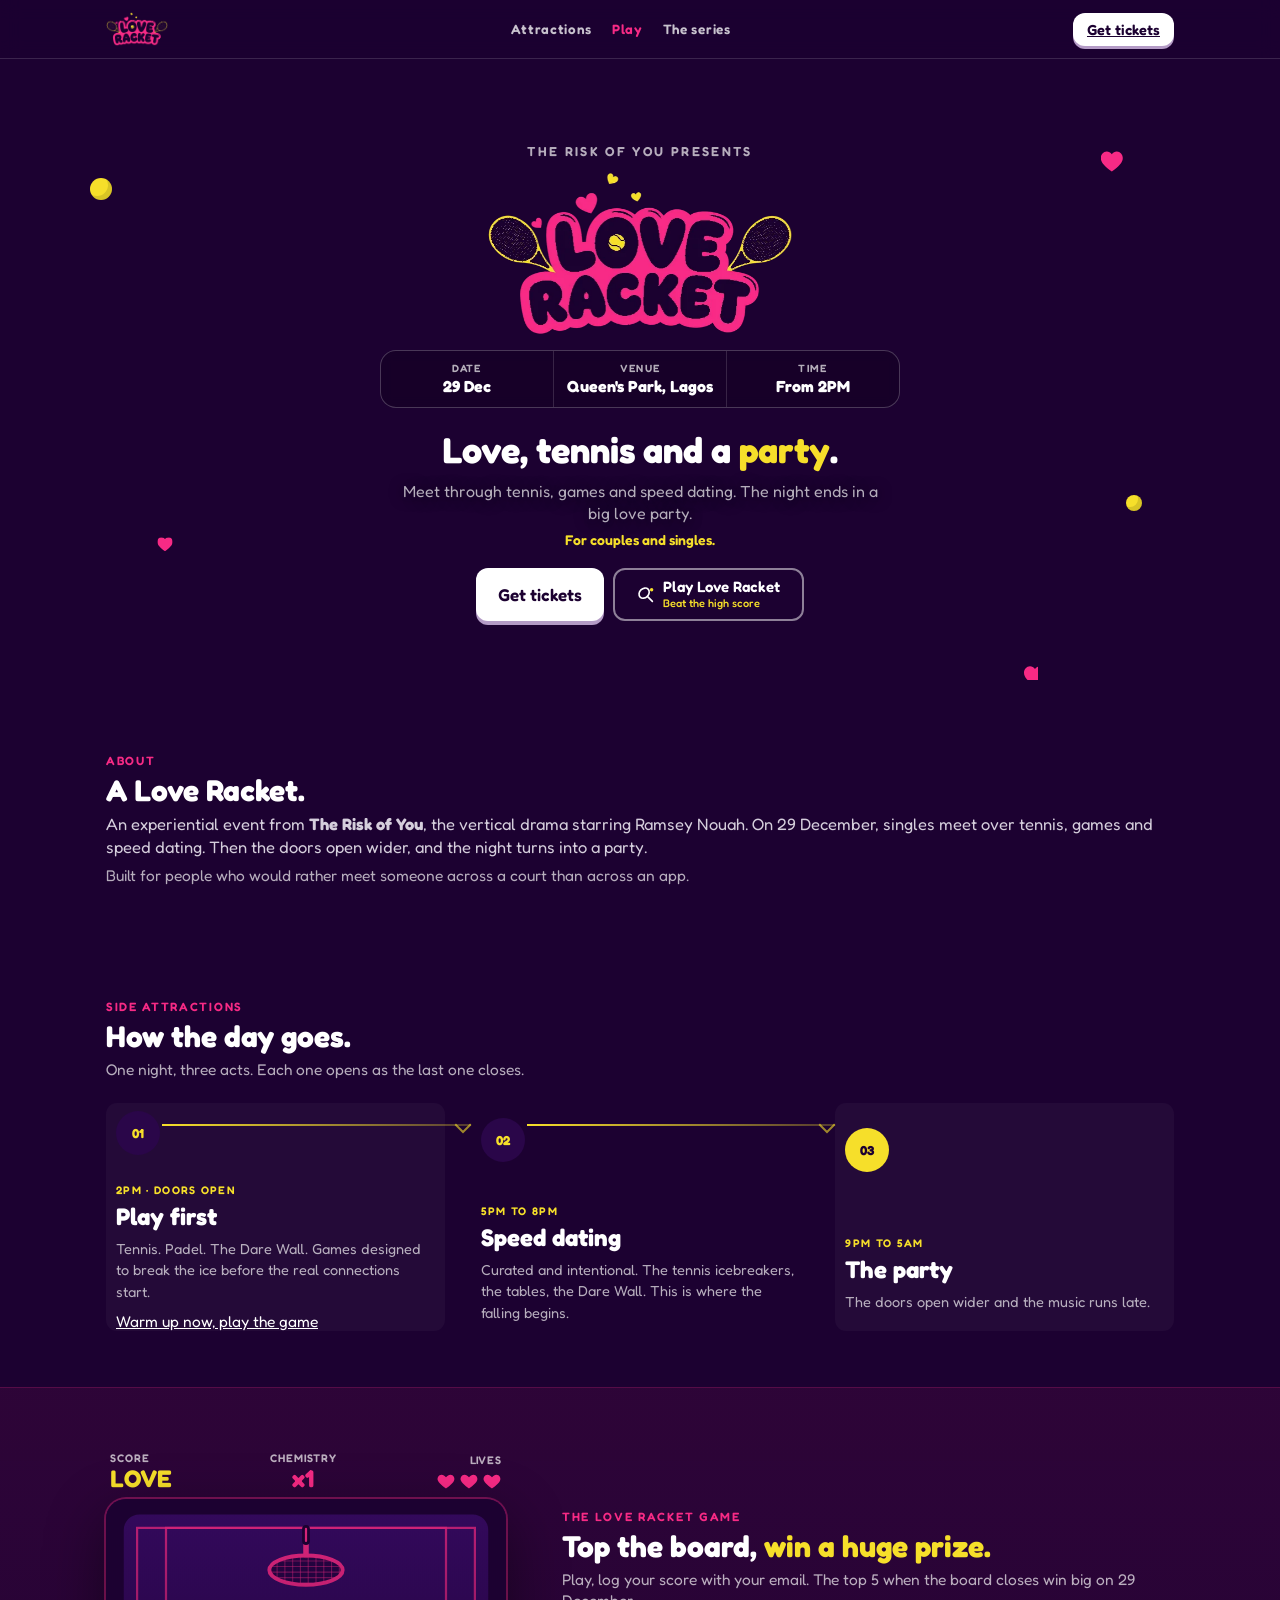
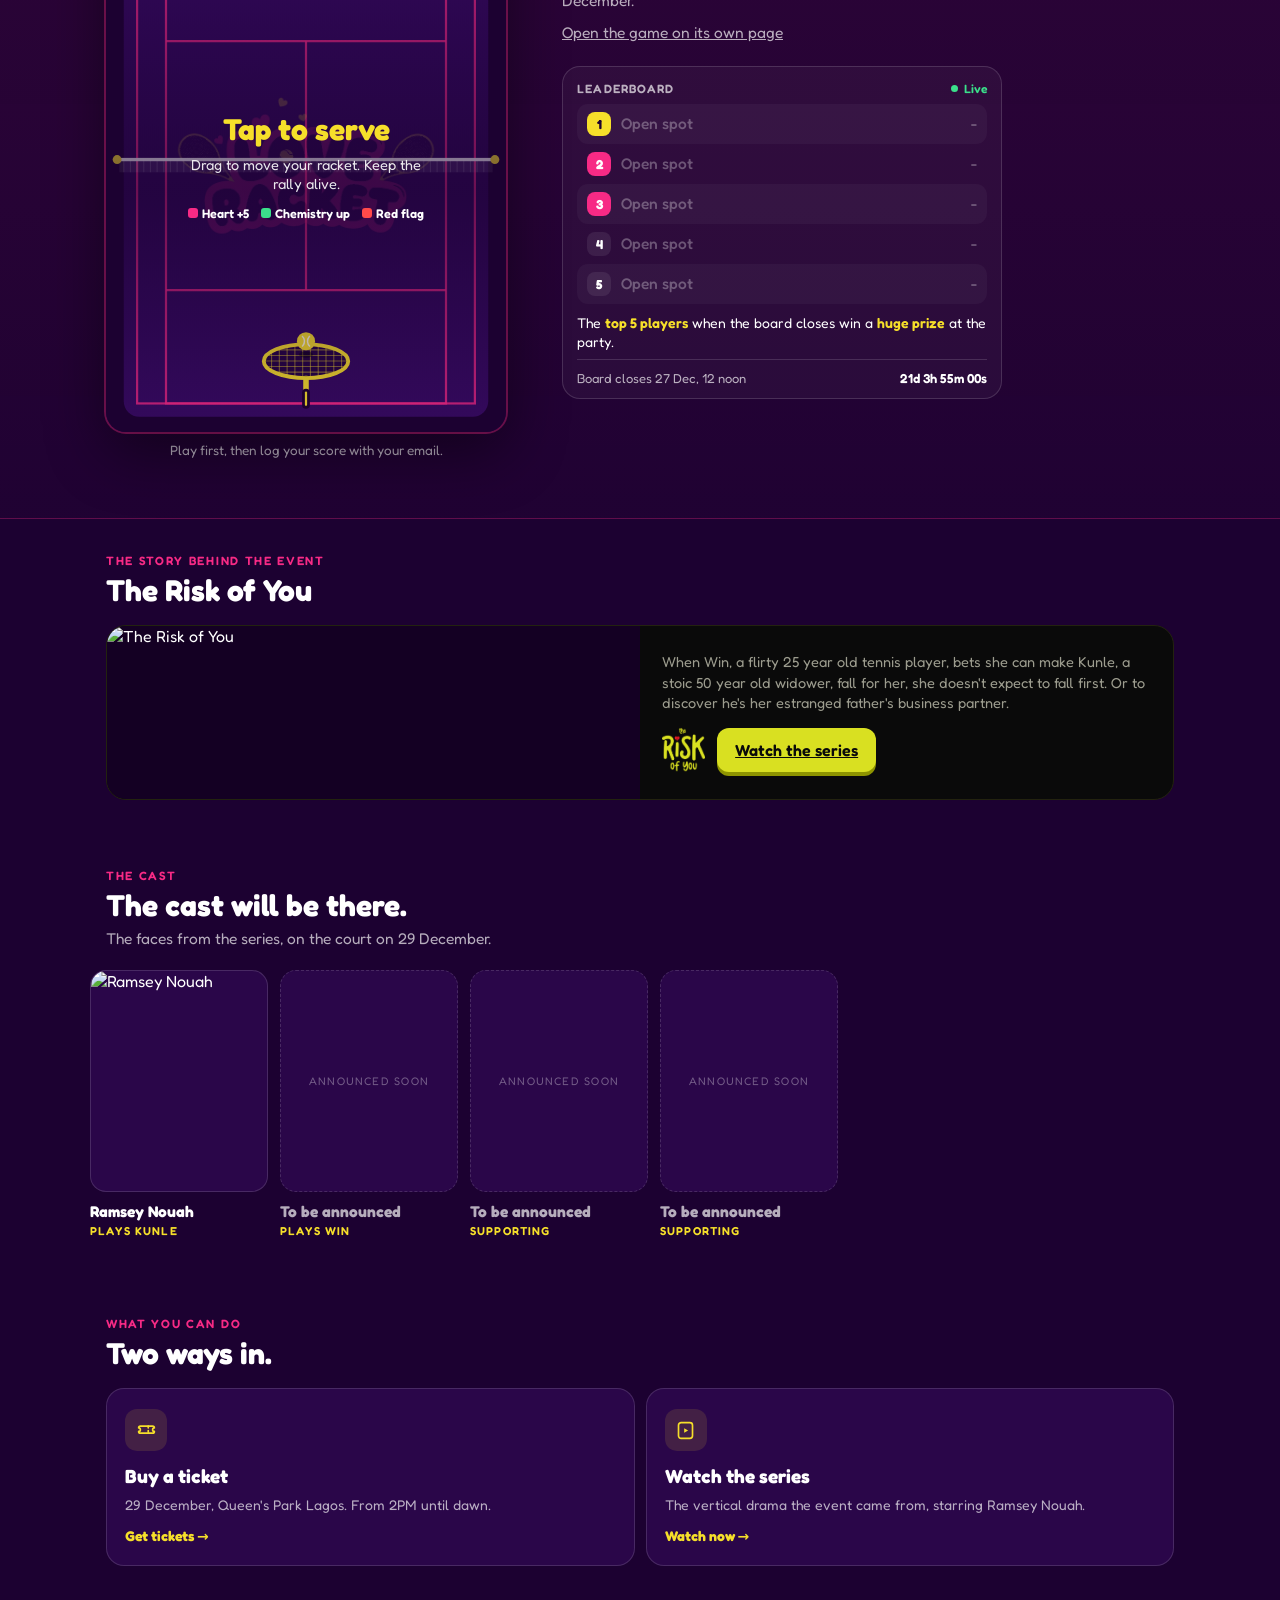
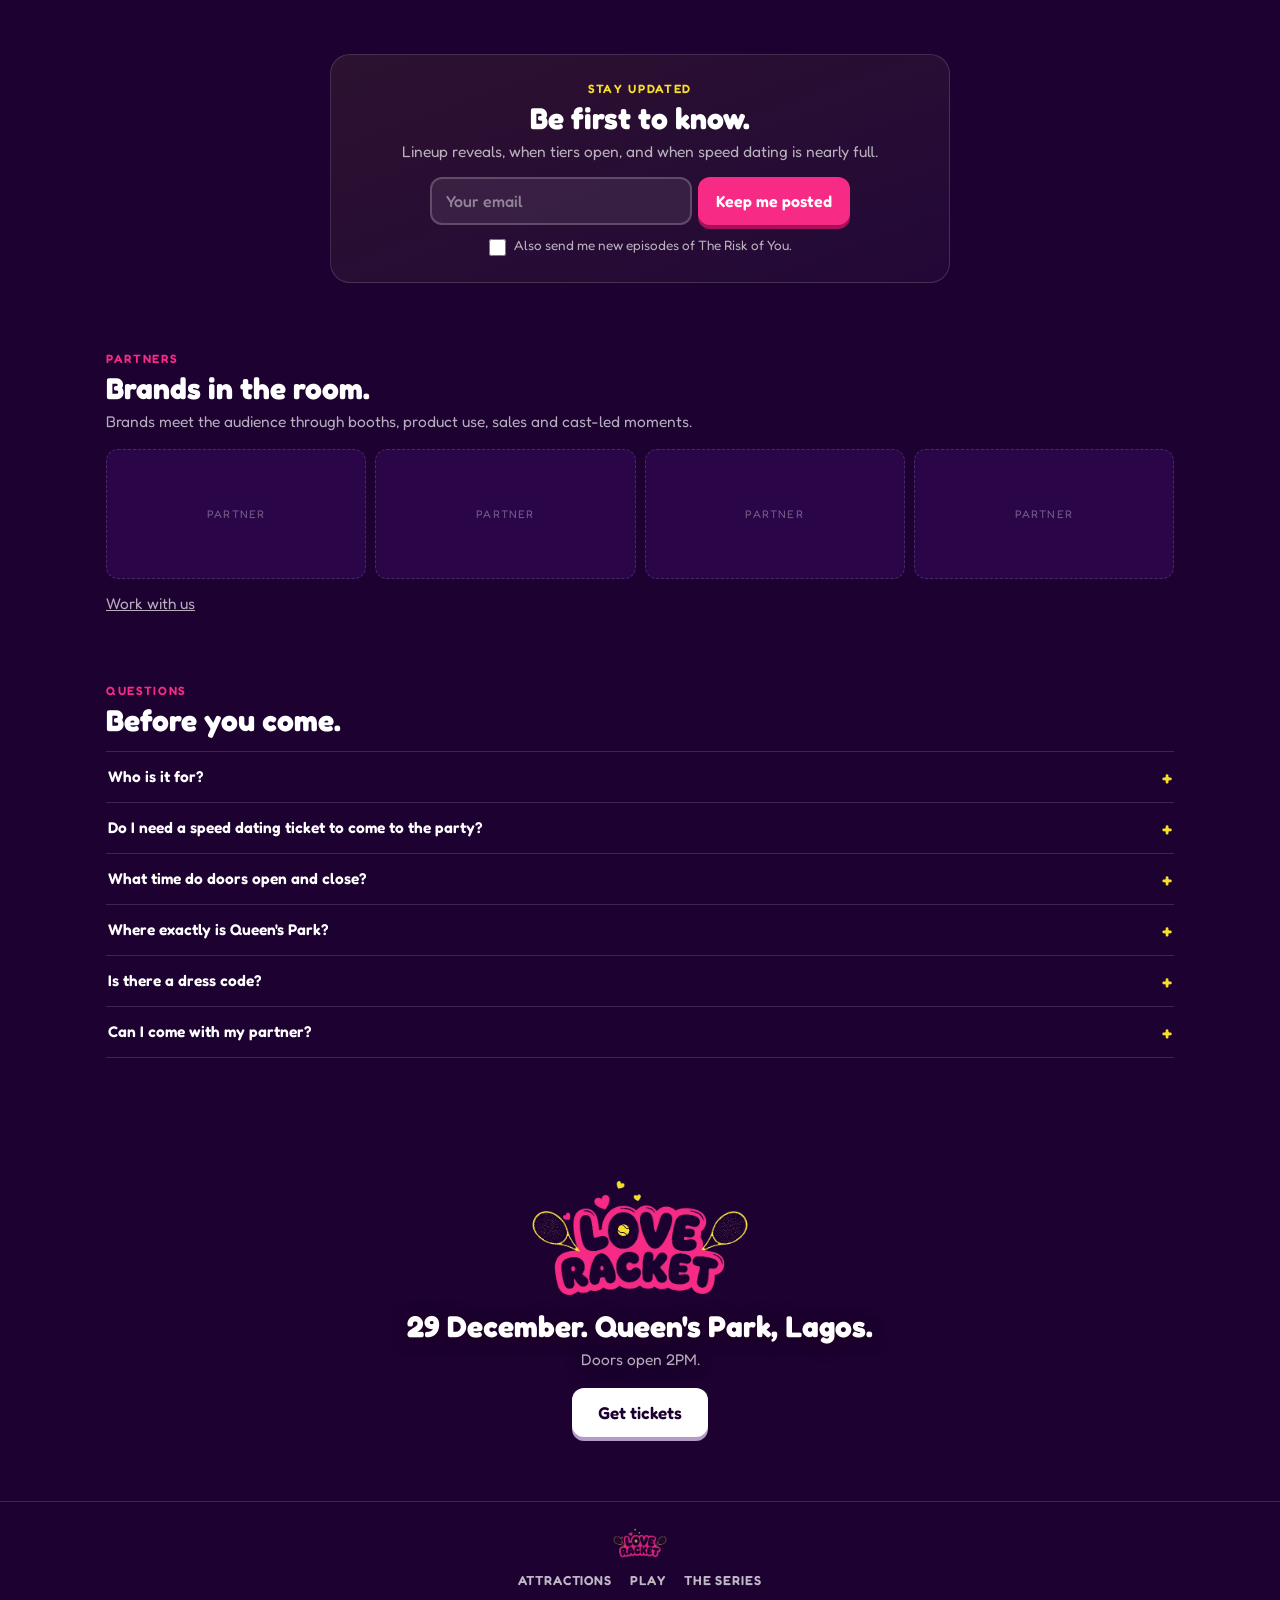
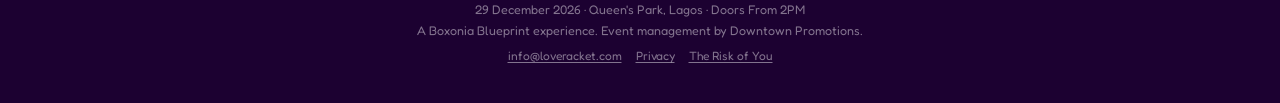
==== commit e6103ea2: "Update index.html]" ====
--- a/index.html
+++ b/index.html
@@ -162,11 +162,6 @@
         <div class="pic"><img src="assets/troy-still.jpg" alt="The Risk of You"></div>
         <div class="t">
           <p>When Win, a flirty 25 year old tennis player, bets she can make Kunle, a stoic 50 year old widower, fall for her, she doesn't expect to fall first. Or to discover he's her estranged father's business partner.</p>
-          <div class="nums">
-            <div><b>90</b><span>episodes</span></div>
-            <div><b>90</b><span>seconds each</span></div>
-            <div><b>Now</b><span>TikTok &amp; Reels</span></div>
-          </div>
           <div class="sig">
             <img src="assets/troy-logo.png" alt="The Risk of You">
             <a class="btn troy-link" href="#">Watch the series</a>
@@ -181,7 +176,7 @@
     <div class="wrap">
       <div class="st">The cast</div>
       <div class="sh">The cast will be there.</div>
-      <p class="sp">The people you have been watching for ninety seconds a day, on the court on 29 December.</p>
+      <p class="sp">The faces from the series, on the court on 29 December.</p>
     </div>
     <div class="castrail" id="castrail">
       <div class="cm">
@@ -210,7 +205,7 @@
         <a class="opt troy-link" href="#">
           <span class="ic" aria-hidden="true"><svg viewBox="0 0 24 24" fill="none" stroke="currentColor" stroke-width="1.9" stroke-linecap="round" stroke-linejoin="round"><rect x="4" y="3" width="16" height="18" rx="3"/><path d="M10.5 9.5 15 12l-4.5 2.5z" fill="currentColor" stroke="none"/></svg></span>
           <h3>Watch the series</h3>
-          <p>The Risk of You. Ninety episodes, ninety seconds each.</p>
+          <p>The vertical drama the event came from, starring Ramsey Nouah.</p>
           <span class="go">Watch now</span>
         </a>
       </div>
